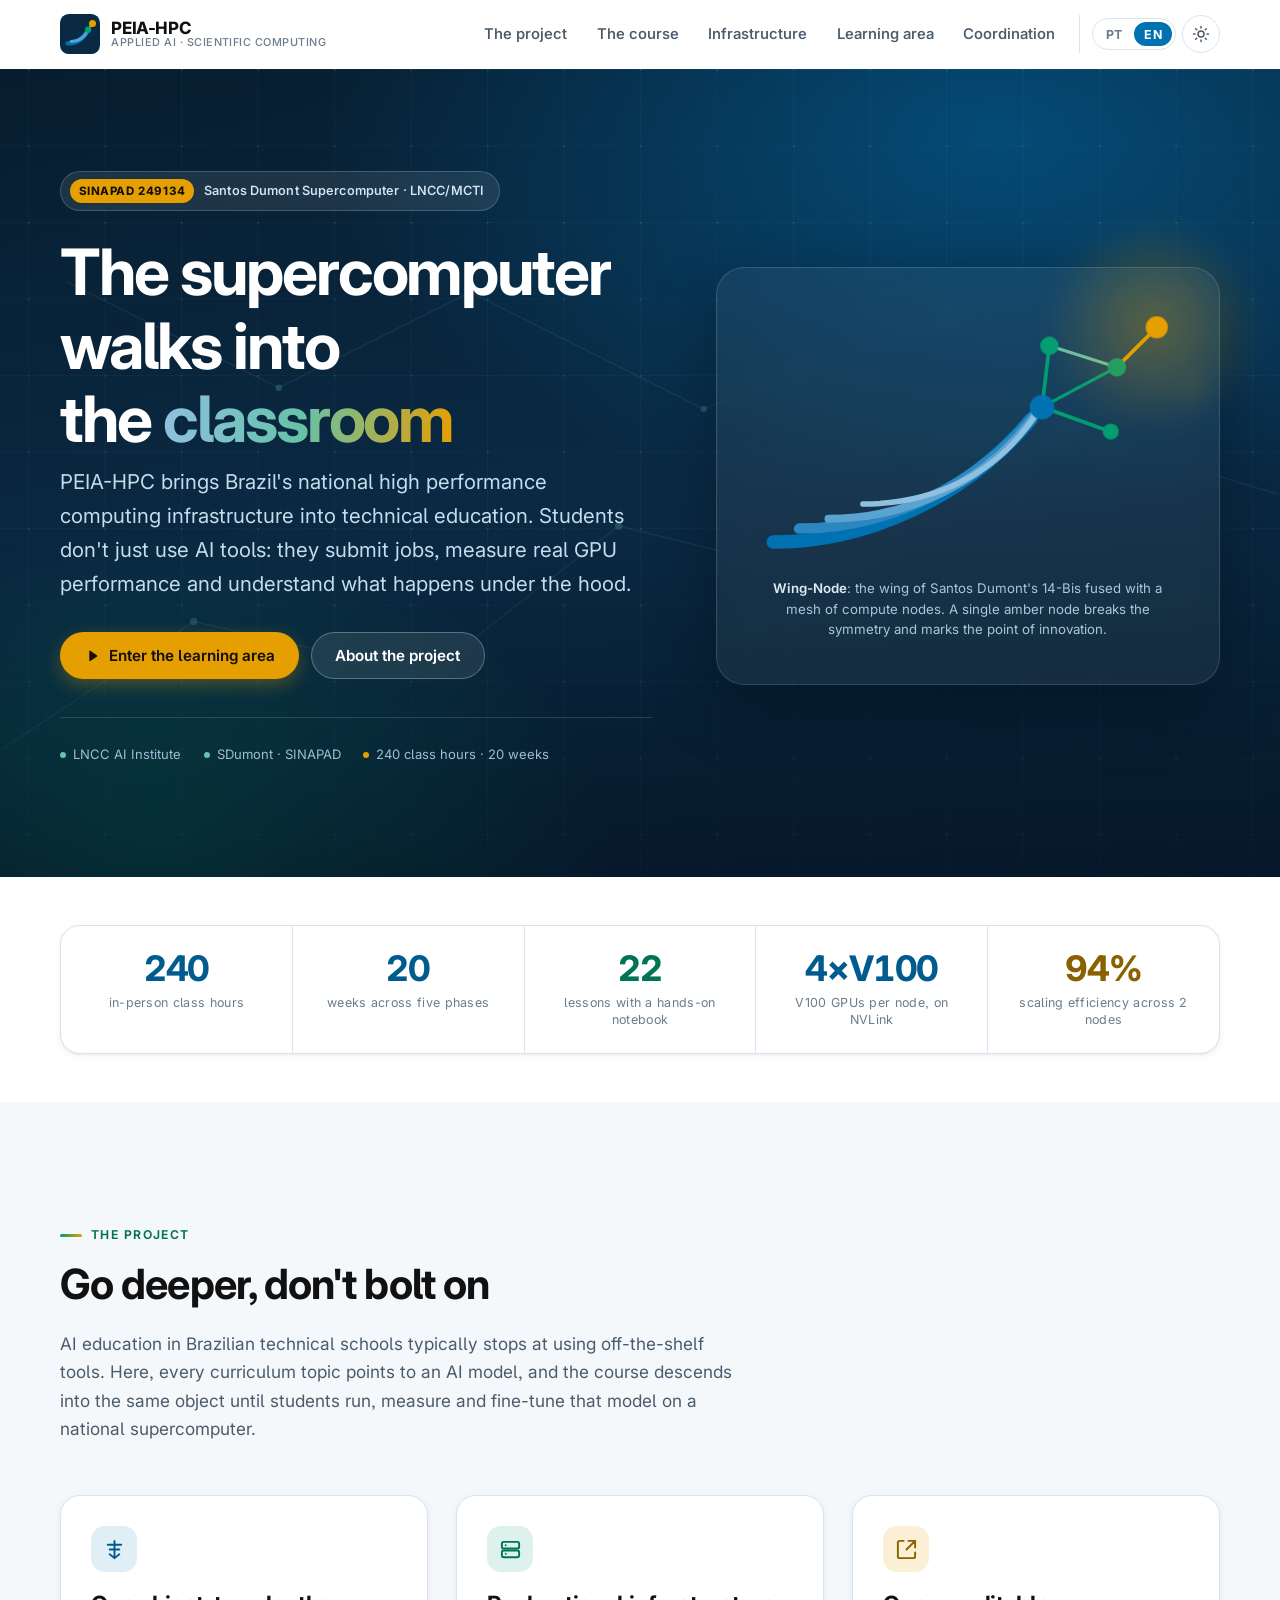
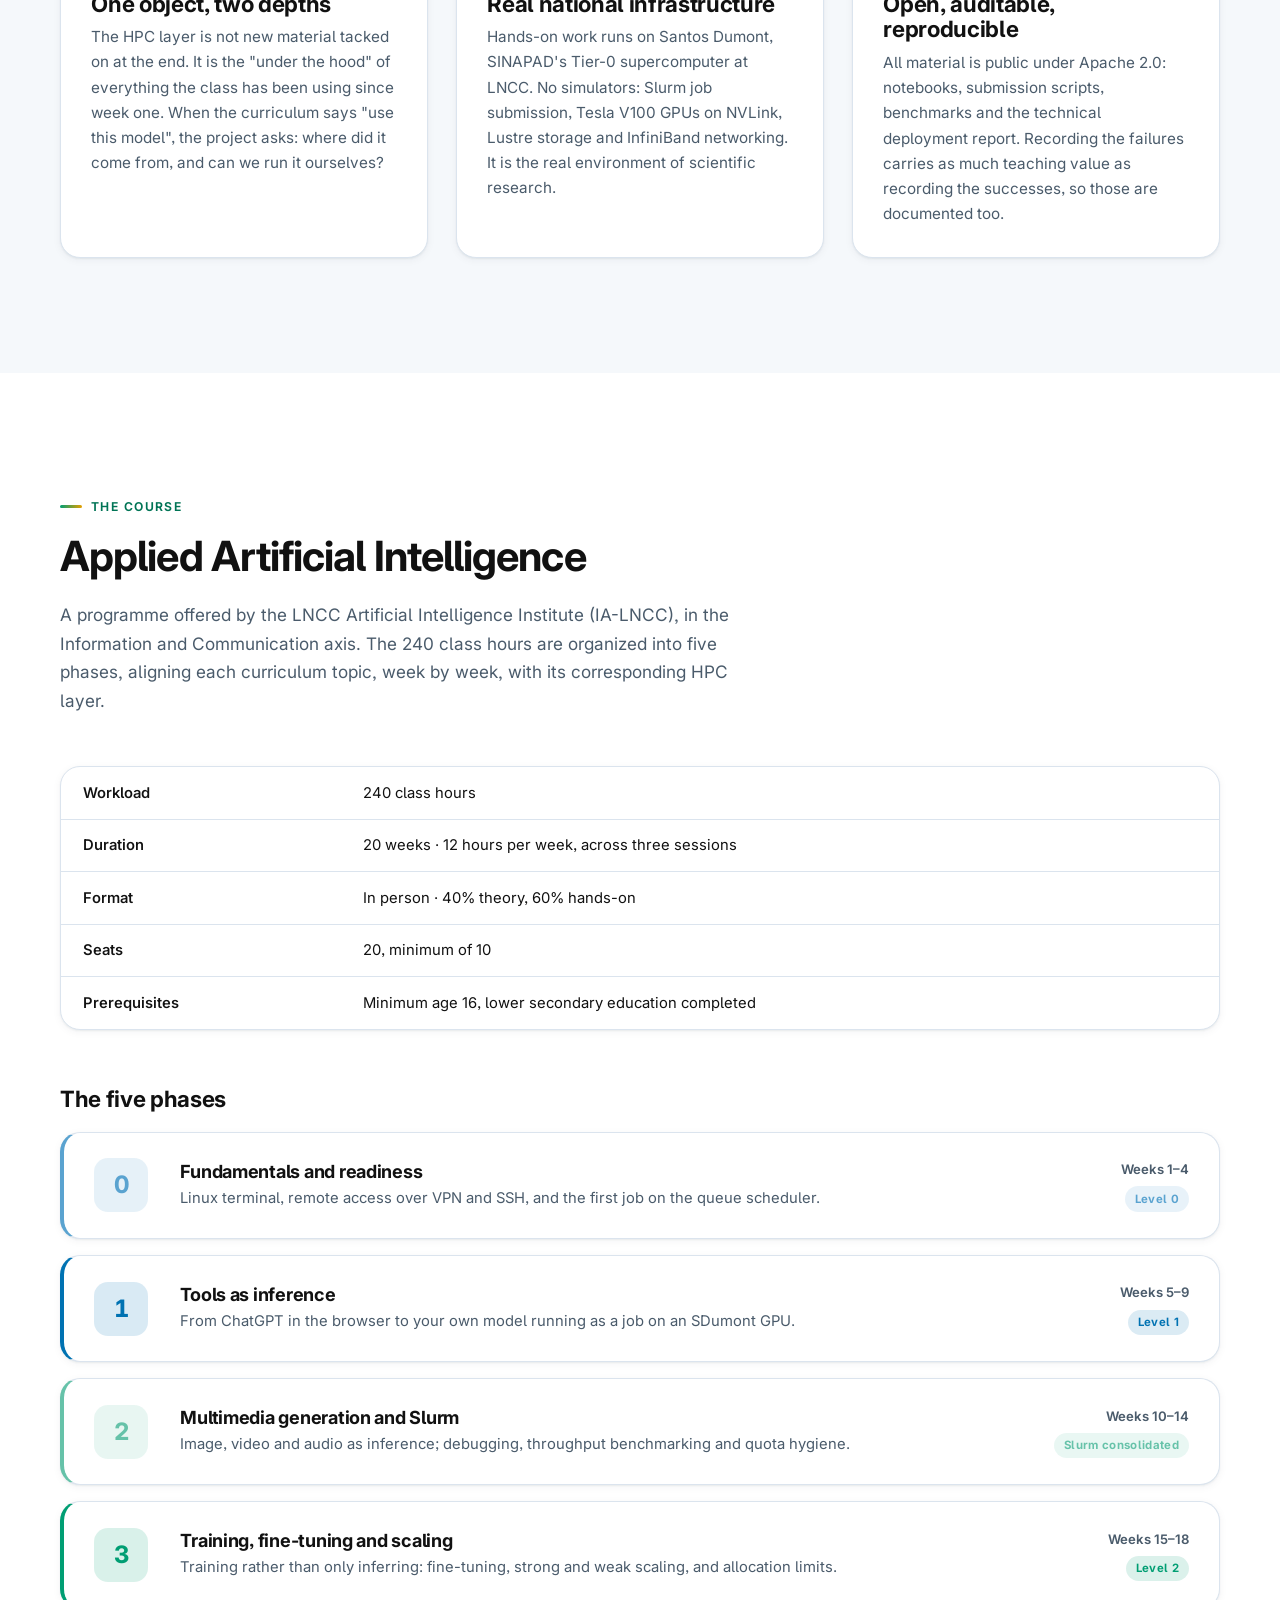
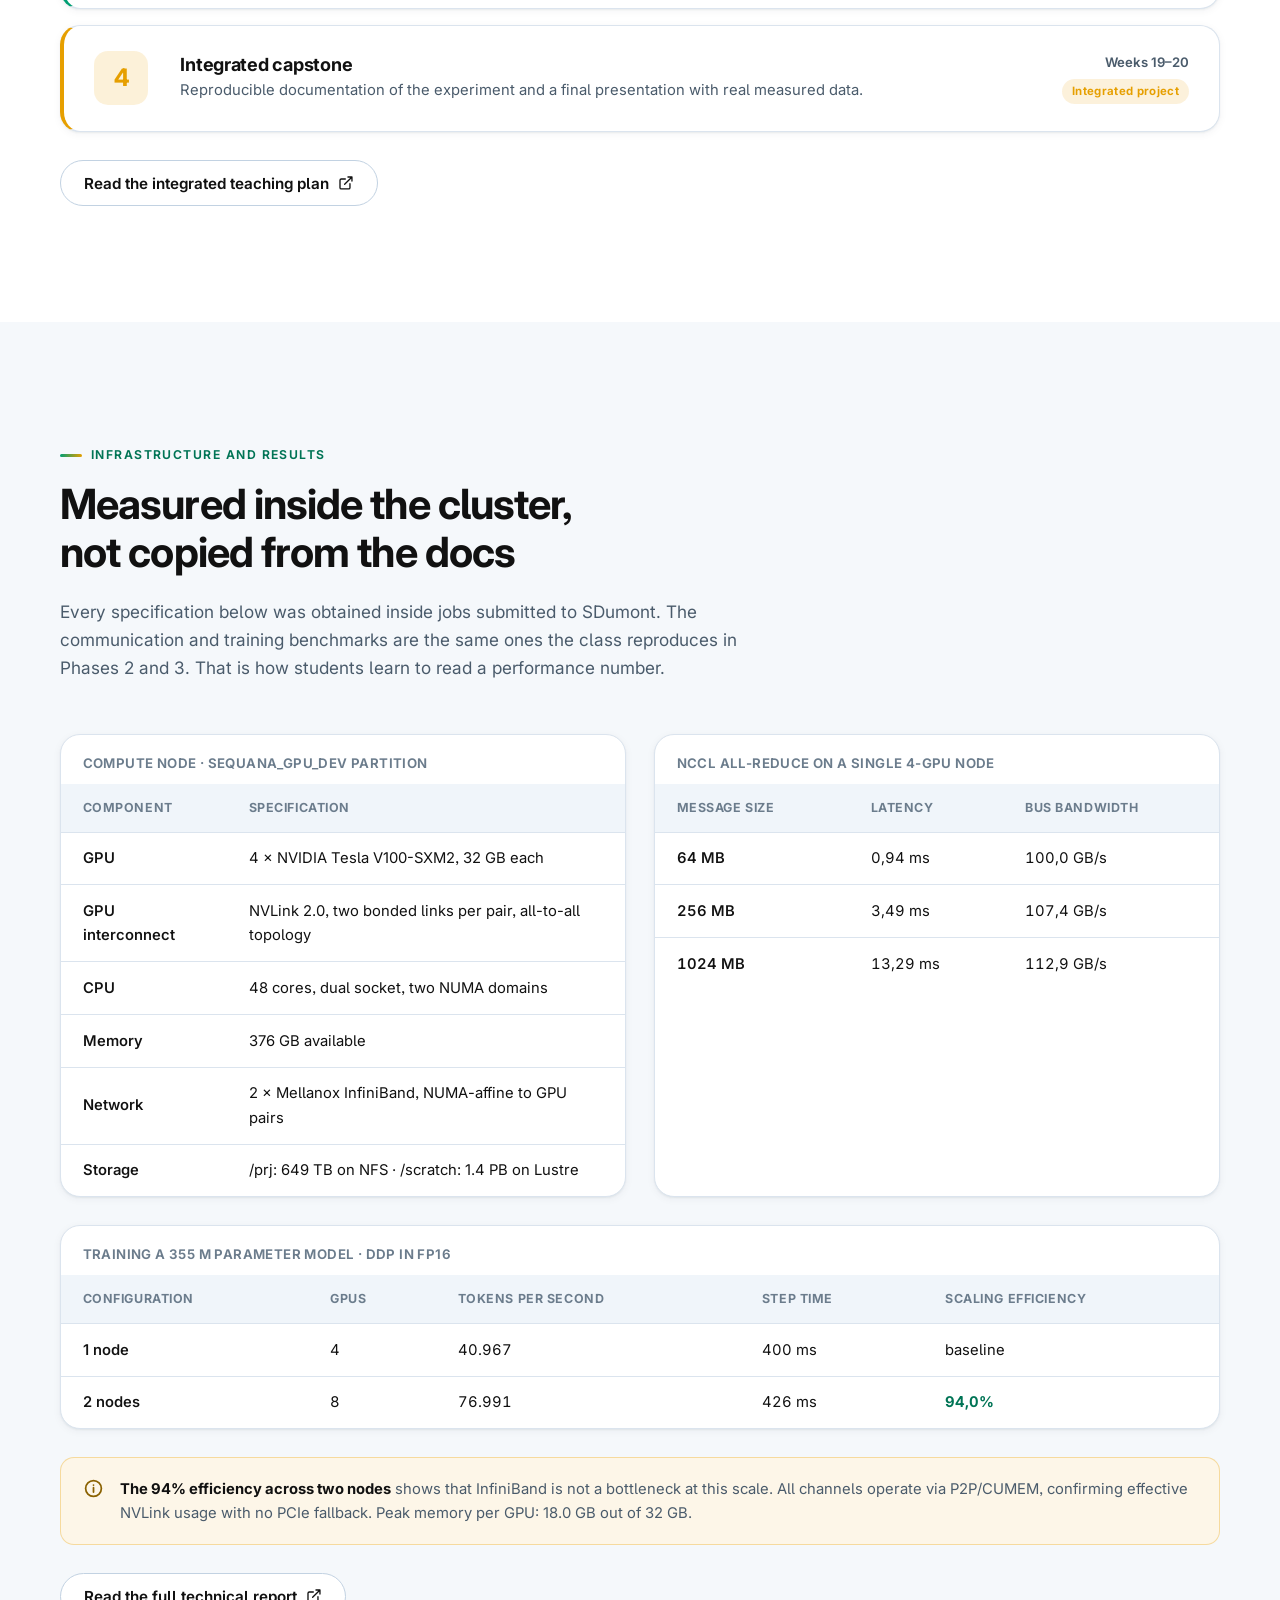
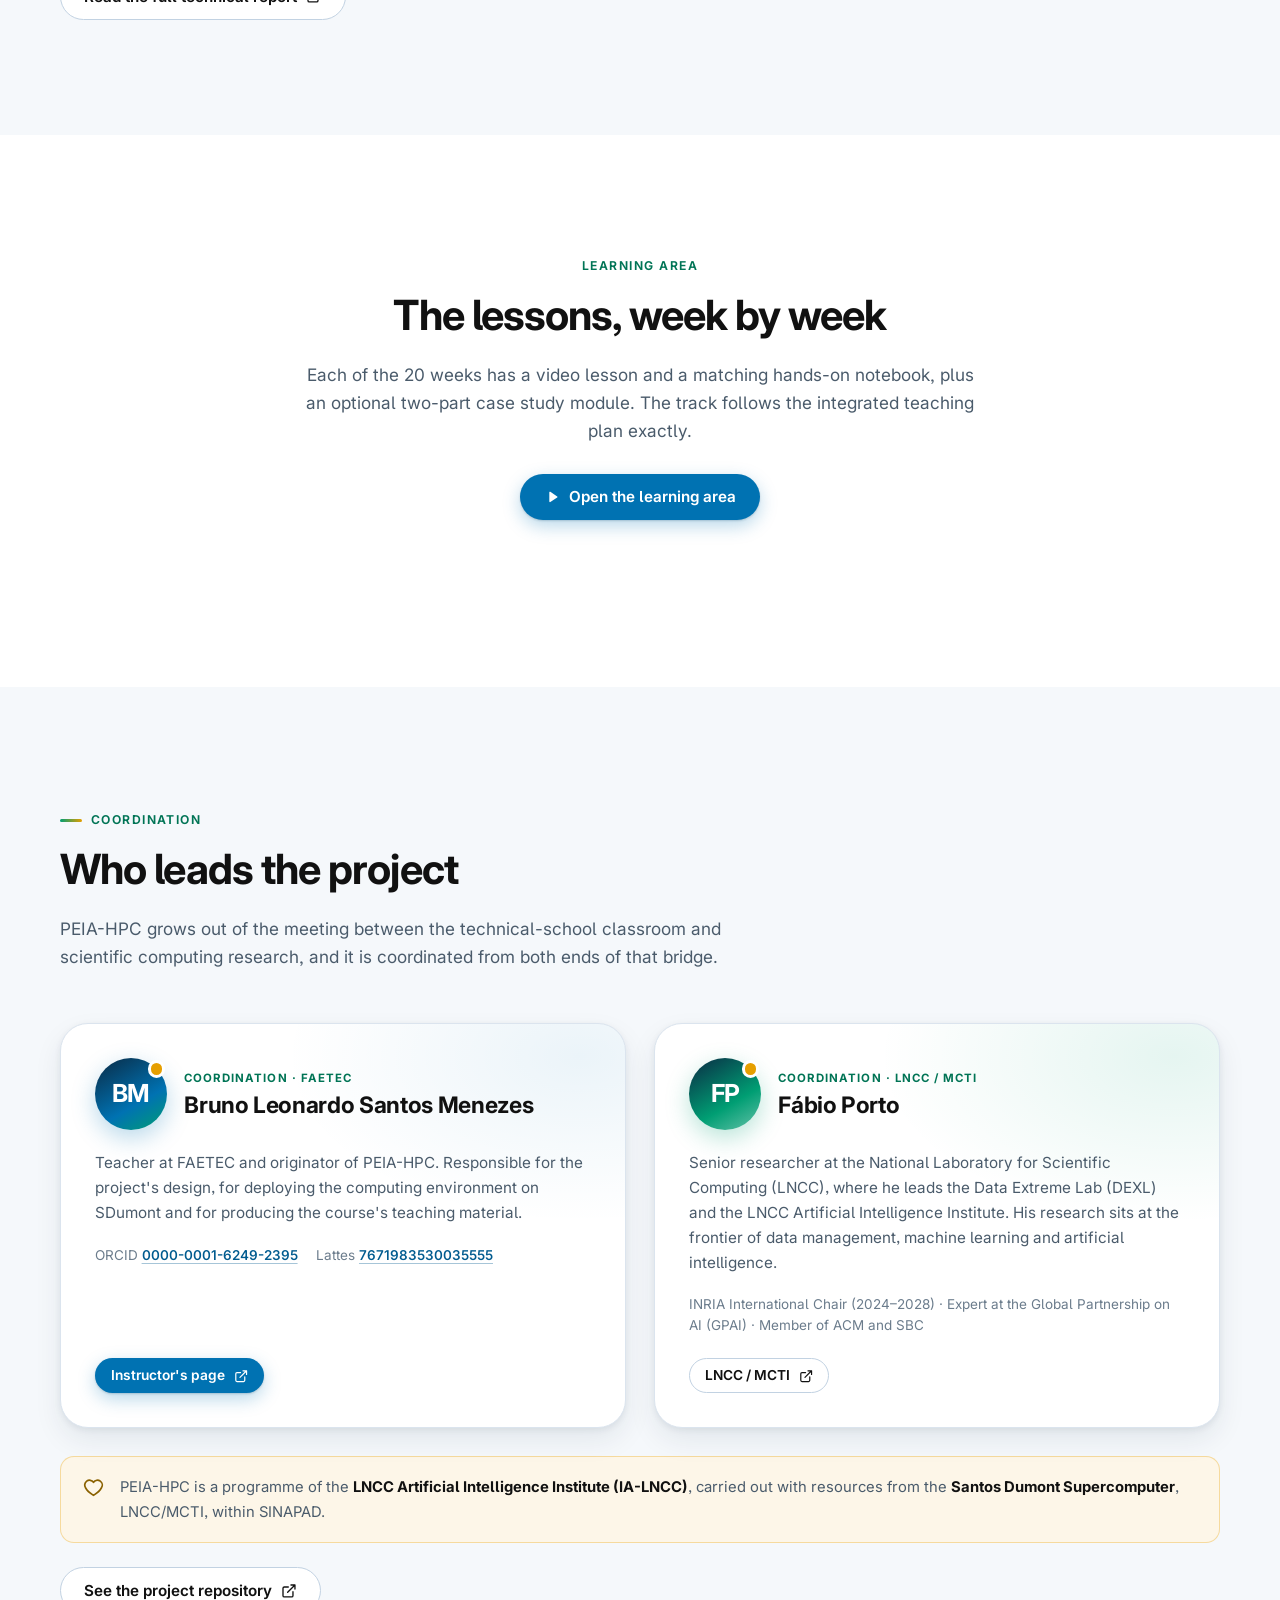
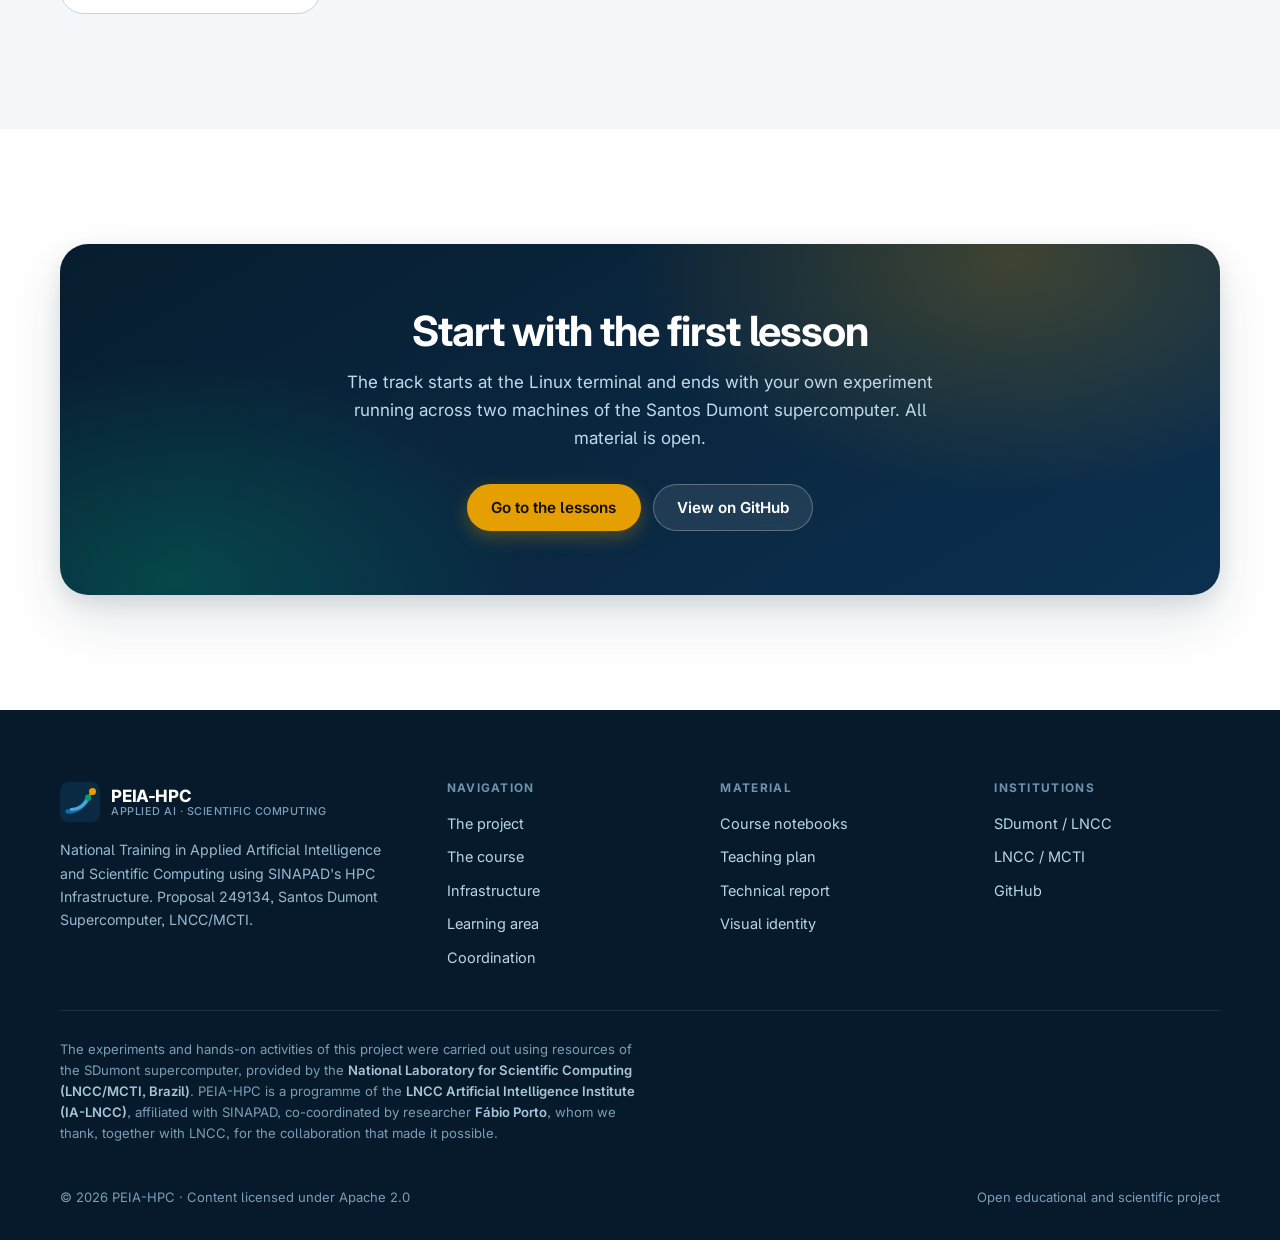
==== peia-hpc/index.html @ ccb14f3e "PEIA-HPC: remove os travessoes do texto Reescreve as frases que usavam travessao, trocando por dois-" ====
<!DOCTYPE html>
<html lang="pt-BR">
<head>
<meta charset="utf-8">
<meta name="viewport" content="width=device-width, initial-scale=1">
<title>PEIA-HPC · Formação em IA aplicada e computação científica</title>
<meta name="description" data-i18n-content="meta.desc.index" content="Formação de 240 horas-aula em Inteligência Artificial Aplicada do Instituto de Inteligência Artificial do LNCC, com prática real no supercomputador Santos Dumont.">
<meta name="author" content="Bruno Leonardo Santos Menezes">
<meta name="theme-color" content="#071d2f">

<link rel="icon" href="assets/img/favicon.svg" type="image/svg+xml">
<link rel="apple-touch-icon" href="assets/img/favicon.svg">
<link rel="canonical" href="https://brunoleomenezes.github.io/peia-hpc/">

<meta property="og:type" content="website">
<meta property="og:site_name" content="PEIA-HPC">
<meta property="og:title" content="PEIA-HPC · o supercomputador entra na sala de aula">
<meta property="og:description" content="Formação Nacional em Inteligência Artificial Aplicada e Computação Científica utilizando a infraestrutura HPC do SINAPAD. Formação do Instituto de IA do LNCC · Supercomputador SDumont, LNCC/MCTI.">
<meta property="og:url" content="https://brunoleomenezes.github.io/peia-hpc/">
<meta property="og:image" content="https://brunoleomenezes.github.io/peia-hpc/assets/img/peia-hpc-logo.svg">
<meta name="twitter:card" content="summary_large_image">

<link rel="preconnect" href="https://fonts.googleapis.com">
<link rel="preconnect" href="https://fonts.gstatic.com" crossorigin>
<link rel="stylesheet" href="https://fonts.googleapis.com/css2?family=Inter:wght@400;500;600;700;750&family=IBM+Plex+Mono:wght@400;500&display=swap">
<link rel="stylesheet" href="assets/css/estilo.css">
<noscript><style>.revelar{opacity:1;transform:none}</style></noscript>

<script type="application/ld+json">
{
  "@context": "https://schema.org",
  "@type": "Course",
  "name": "Inteligência Artificial Aplicada · PEIA-HPC",
  "description": "Curso de Qualificação Profissional em Inteligência Artificial Aplicada, com camada de Computação de Alto Desempenho executada no Supercomputador Santos Dumont (LNCC/MCTI).",
  "inLanguage": ["pt-BR", "en"],
  "url": "https://brunoleomenezes.github.io/peia-hpc/",
  "provider": {
    "@type": "ResearchOrganization",
    "name": "Instituto de Inteligência Artificial do LNCC (IA-LNCC)",
    "url": "https://www.lncc.br"
  },
  "author": [
    {
      "@type": "Person",
      "name": "Bruno Leonardo Santos Menezes",
      "url": "https://brunoleomenezes.github.io/",
      "identifier": "https://orcid.org/0000-0001-6249-2395",
      "affiliation": {
        "@type": "EducationalOrganization",
        "name": "FAETEC"
      }
    },
    {
      "@type": "Person",
      "name": "Fábio Porto",
      "affiliation": {
        "@type": "ResearchOrganization",
        "name": "Laboratório Nacional de Computação Científica (LNCC/MCTI)",
        "url": "https://www.lncc.br"
      }
    }
  ],
  "isAccessibleForFree": true,
  "license": "https://www.apache.org/licenses/LICENSE-2.0"
}
</script>
</head>

<body data-i18n-titulo="meta.titulo.index">

<a class="pular-para-conteudo" href="#conteudo" data-i18n="pular">Pular para o conteúdo</a>

<!-- ====================================================== Cabeçalho ==== -->
<header class="cabecalho" data-cabecalho>
  <div class="envoltorio cabecalho__interno">

    <a class="marca" href="index.html" aria-label="PEIA-HPC">
      <span class="marca__simbolo" aria-hidden="true">
        <svg viewBox="0 0 64 64">
          <rect width="64" height="64" rx="14" fill="#0A2A43"/>
          <g fill="none" stroke-linecap="round">
            <path d="M12 47 C 25 47, 37 40, 44 27" stroke="#0072B2" stroke-width="7"/>
            <path d="M18 44 C 29 44, 39 38, 45 26" stroke="#5AA3D0" stroke-width="4.5"/>
          </g>
          <line x1="45" y1="25" x2="52" y2="15" stroke="#E69F00" stroke-width="3.4" stroke-linecap="round"/>
          <circle cx="45" cy="25" r="5" fill="#009E73"/>
          <circle cx="52" cy="15" r="5.6" fill="#E69F00"/>
        </svg>
      </span>
      <span class="marca__texto">
        <span class="marca__nome">PEIA-HPC</span>
        <span class="marca__descritor" data-i18n="marca.descritor">IA aplicada · Computação científica</span>
      </span>
    </a>

    <button class="botao-icone abrir-menu" type="button" data-abrir-menu aria-expanded="false" aria-controls="navegacao" data-i18n-aria-label="nav.abrirMenu" aria-label="Abrir menu de navegação">
      <svg viewBox="0 0 24 24" fill="none" stroke="currentColor" stroke-width="2" stroke-linecap="round" aria-hidden="true"><path d="M4 7h16M4 12h16M4 17h16"/></svg>
    </button>

    <nav class="nav" id="navegacao" data-nav>
      <a class="nav__link" href="#projeto" data-i18n="nav.projeto">O projeto</a>
      <a class="nav__link" href="#curso" data-i18n="nav.curso">O curso</a>
      <a class="nav__link" href="#infraestrutura" data-i18n="nav.infra">Infraestrutura</a>
      <a class="nav__link" href="ensino.html" data-i18n="nav.ensino">Área de ensino</a>
      <a class="nav__link" href="#professor" data-i18n="nav.professor">Coordenação</a>

      <div class="ferramentas">
        <div class="seletor-idioma" role="group" data-i18n-aria-label="nav.idioma" aria-label="Idioma">
          <button class="seletor-idioma__opcao" type="button" data-idioma="pt" aria-pressed="true">PT</button>
          <button class="seletor-idioma__opcao" type="button" data-idioma="en" aria-pressed="false">EN</button>
        </div>
        <button class="botao-icone" type="button" data-alternar-tema aria-pressed="false" data-i18n-aria-label="nav.tema" aria-label="Alternar tema claro e escuro">
          <svg viewBox="0 0 24 24" fill="none" stroke="currentColor" stroke-width="2" stroke-linecap="round" stroke-linejoin="round" aria-hidden="true">
            <circle cx="12" cy="12" r="4"/>
            <path d="M12 2v2M12 20v2M4.9 4.9l1.4 1.4M17.7 17.7l1.4 1.4M2 12h2M20 12h2M4.9 19.1l1.4-1.4M17.7 6.3l1.4-1.4"/>
          </svg>
        </button>
      </div>
    </nav>

  </div>
</header>

<main id="conteudo">

<!-- ============================================================ Hero ==== -->
<section class="hero">

  <svg class="hero__malha" viewBox="0 0 1440 760" preserveAspectRatio="xMidYMid slice" aria-hidden="true">
    <defs>
      <pattern id="malha-hpc" width="72" height="72" patternUnits="userSpaceOnUse">
        <path d="M72 0H0V72" fill="none" stroke="rgba(143,192,224,0.16)" stroke-width="1"/>
        <circle cx="0" cy="0" r="1.8" fill="rgba(102,194,169,0.4)"/>
      </pattern>
    </defs>
    <rect width="1440" height="760" fill="url(#malha-hpc)"/>
    <g stroke="rgba(143,192,224,0.2)" stroke-width="1.2" fill="none">
      <path d="M120 640 L 300 520 L 520 570 L 700 430 L 900 480 L 1120 340 L 1320 400"/>
      <path d="M180 200 L 380 300 L 560 210 L 780 320 L 1010 230 L 1240 300"/>
    </g>
    <g fill="rgba(102,194,169,0.5)">
      <circle cx="300" cy="520" r="3.5"/><circle cx="700" cy="430" r="3.5"/>
      <circle cx="1120" cy="340" r="3.5"/><circle cx="380" cy="300" r="3"/>
      <circle cx="780" cy="320" r="3"/><circle cx="1010" cy="230" r="3"/>
    </g>
    <circle cx="1240" cy="300" r="5" fill="rgba(230,159,0,0.65)"/>
  </svg>

  <div class="envoltorio hero__grade">

    <div>
      <p class="hero__selo">
        <strong data-i18n="hero.selo.marca">SINAPAD 249134</strong>
        <span data-i18n="hero.selo.texto">Supercomputador Santos Dumont · LNCC/MCTI</span>
      </p>

      <h1 class="hero__titulo" data-i18n-html="hero.titulo">O supercomputador entra na <em>sala de aula</em></h1>

      <p class="hero__subtitulo" data-i18n="hero.sub">O PEIA-HPC leva a infraestrutura nacional de computação de alto desempenho para o ensino técnico. O aluno não só usa ferramentas de IA: submete jobs, mede desempenho real de GPU e entende o que acontece por baixo do capô.</p>

      <div class="grupo-botoes hero__acoes">
        <a class="botao botao--acento" href="ensino.html">
          <svg viewBox="0 0 24 24" fill="currentColor" aria-hidden="true"><path d="M8 5.14v13.72a1 1 0 001.54.84l10.28-6.86a1 1 0 000-1.68L9.54 4.3A1 1 0 008 5.14z"/></svg>
          <span data-i18n="hero.btn.aulas">Entrar na área de ensino</span>
        </a>
        <a class="botao botao--fantasma-claro" href="#projeto" data-i18n="hero.btn.projeto">Conhecer o projeto</a>
      </div>

      <p class="hero__creditos">
        <span data-i18n="hero.cred.1">Instituto de IA do LNCC</span>
        <span data-i18n="hero.cred.2">SDumont · SINAPAD</span>
        <span data-i18n="hero.cred.3">240 h/a · 20 semanas</span>
      </p>
    </div>

    <div class="hero__painel">
      <svg class="hero__simbolo" viewBox="190 95 675 395" role="img" aria-label="Símbolo PEIA-HPC: asa ascendente e grafo de nós">
        <title>PEIA-HPC · símbolo Asa-Nó</title>
        <g fill="none" stroke-linecap="round">
          <path class="asa-traco" d="M210 470 C 360 470, 520 400, 630 270" stroke="#0072B2" stroke-width="22"/>
          <path class="asa-traco" d="M252 448 C 390 448, 540 382, 636 262" stroke="#2C86C0" stroke-width="17"/>
          <path class="asa-traco" d="M300 432 C 430 432, 560 372, 640 258" stroke="#5AA3D0" stroke-width="13"/>
          <path class="asa-traco" d="M356 408 C 470 408, 578 360, 642 255" stroke="#8FC0E0" stroke-width="9"/>
        </g>
        <g fill="none" stroke-linecap="round">
          <line class="grafo-aresta" x1="648" y1="250" x2="660" y2="150" stroke="#009E73" stroke-width="6"/>
          <line class="grafo-aresta" x1="648" y1="250" x2="760" y2="290" stroke="#009E73" stroke-width="6"/>
          <line class="grafo-aresta" x1="648" y1="250" x2="770" y2="185" stroke="#009E73" stroke-width="5"/>
          <line class="grafo-aresta" x1="660" y1="150" x2="770" y2="185" stroke="#66C2A9" stroke-width="5"/>
          <line class="grafo-aresta" x1="770" y1="185" x2="835" y2="120" stroke="#E69F00" stroke-width="6"/>
        </g>
        <g>
          <circle class="grafo-no" cx="648" cy="250" r="20" fill="#0072B2"/>
          <circle class="grafo-no" cx="660" cy="150" r="15" fill="#009E73"/>
          <circle class="grafo-no" cx="770" cy="185" r="15" fill="#009E73"/>
          <circle class="grafo-no" cx="760" cy="290" r="13" fill="#009E73"/>
          <circle class="grafo-no grafo-no--acento" cx="835" cy="120" r="18" fill="#E69F00"/>
        </g>
      </svg>
      <p class="hero__legenda" data-i18n-html="hero.legenda"><strong>Asa-Nó</strong>: a asa do 14-Bis de Santos Dumont fundida a uma malha de nós de computação. Um único nó âmbar quebra a simetria e marca o ponto de inovação.</p>
    </div>

  </div>
</section>

<!-- ==================================================== Indicadores ==== -->
<section class="secao" style="padding-block: clamp(2rem, 4vw, 3rem);">
  <div class="envoltorio">
    <div class="indicadores revelar">
      <div class="indicador">
        <span class="indicador__valor">240</span>
        <span class="indicador__rotulo" data-i18n="ind.1.r">horas-aula presenciais</span>
      </div>
      <div class="indicador">
        <span class="indicador__valor">20</span>
        <span class="indicador__rotulo" data-i18n="ind.2.r">semanas em cinco fases</span>
      </div>
      <div class="indicador">
        <span class="indicador__valor">22</span>
        <span class="indicador__rotulo" data-i18n="ind.3.r">aulas com notebook prático</span>
      </div>
      <div class="indicador">
        <span class="indicador__valor">4×V100</span>
        <span class="indicador__rotulo" data-i18n="ind.4.r">GPUs V100 por nó, em NVLink</span>
      </div>
      <div class="indicador">
        <span class="indicador__valor">94%</span>
        <span class="indicador__rotulo" data-i18n="ind.5.r">eficiência de escala em 2 nós</span>
      </div>
    </div>
  </div>
</section>

<!-- ======================================================= O projeto ==== -->
<section class="secao secao--alt" id="projeto">
  <div class="envoltorio">

    <div class="secao__cabecalho revelar">
      <p class="selo" data-i18n="projeto.selo">O projeto</p>
      <h2 data-i18n="projeto.titulo">Verticalizar, não acrescentar</h2>
      <p class="texto-guia" data-i18n="projeto.texto">A formação em IA no ensino técnico brasileiro costuma parar no uso de ferramentas prontas. Aqui, cada tópico do currículo aponta para um modelo de IA, e o percurso desce em profundidade sobre o mesmo objeto, até o aluno rodar, medir e ajustar esse modelo em um supercomputador nacional.</p>
    </div>

    <div class="grade grade--3">

      <article class="cartao cartao--interativo revelar">
        <div class="cartao__icone" aria-hidden="true">
          <svg viewBox="0 0 24 24" fill="none" stroke="currentColor" stroke-width="2" stroke-linecap="round" stroke-linejoin="round"><path d="M12 3v18M12 21l-5-4M12 21l5-4M5 7h14M7 12h10"/></svg>
        </div>
        <h3 data-i18n="projeto.c1.t">O mesmo objeto, duas profundidades</h3>
        <p data-i18n="projeto.c1.p">A camada de HPC não é matéria nova no fim do curso. É o "por baixo do capô" de tudo que a turma já usa desde a primeira semana.</p>
      </article>

      <article class="cartao cartao--interativo revelar">
        <div class="cartao__icone cartao__icone--teal" aria-hidden="true">
          <svg viewBox="0 0 24 24" fill="none" stroke="currentColor" stroke-width="2" stroke-linecap="round" stroke-linejoin="round"><rect x="3" y="4" width="18" height="7" rx="2"/><rect x="3" y="13" width="18" height="7" rx="2"/><path d="M7 7.5h.01M7 16.5h.01"/></svg>
        </div>
        <h3 data-i18n="projeto.c2.t">Infraestrutura nacional de verdade</h3>
        <p data-i18n="projeto.c2.p">As práticas rodam no Santos Dumont, o supercomputador Tier-0 do SINAPAD, no LNCC. Nada de simulador.</p>
      </article>

      <article class="cartao cartao--interativo revelar">
        <div class="cartao__icone cartao__icone--ambar" aria-hidden="true">
          <svg viewBox="0 0 24 24" fill="none" stroke="currentColor" stroke-width="2" stroke-linecap="round" stroke-linejoin="round"><path d="M9 3H5a2 2 0 00-2 2v14a2 2 0 002 2h14a2 2 0 002-2v-4"/><path d="M14 3h7v7M21 3l-9 9"/></svg>
        </div>
        <h3 data-i18n="projeto.c3.t">Aberto, auditável, reprodutível</h3>
        <p data-i18n="projeto.c3.p">Todo o material é público sob Apache 2.0. O registro dos erros tem valor didático equivalente ao dos acertos.</p>
      </article>

    </div>
  </div>
</section>

<!-- ========================================================= O curso ==== -->
<section class="secao" id="curso">
  <div class="envoltorio">

    <div class="secao__cabecalho revelar">
      <p class="selo" data-i18n="curso.selo">O curso</p>
      <h2 data-i18n="curso.titulo">Inteligência Artificial Aplicada</h2>
      <p class="texto-guia" data-i18n="curso.texto">Formação oferecida pelo Instituto de Inteligência Artificial do LNCC (IA-LNCC), no eixo de Informação e Comunicação. As 240 horas-aula se organizam em cinco fases, alinhando semana a semana cada tópico do currículo à sua camada de HPC correspondente.</p>
    </div>

    <div class="tabela-rolagem revelar" style="margin-bottom: clamp(2.5rem, 5vw, 3.5rem);">
      <table>
        <tbody>
          <tr><td data-i18n="curso.fato.1.r">Carga horária</td><td data-i18n="curso.fato.1.v">240 horas-aula</td></tr>
          <tr><td data-i18n="curso.fato.2.r">Duração</td><td data-i18n="curso.fato.2.v">20 semanas · 12 h/a por semana, em três encontros</td></tr>
          <tr><td data-i18n="curso.fato.3.r">Modalidade</td><td data-i18n="curso.fato.3.v">Presencial · 40% teórica, 60% prática</td></tr>
          <tr><td data-i18n="curso.fato.4.r">Vagas</td><td data-i18n="curso.fato.4.v">20, com mínimo de 10</td></tr>
          <tr><td data-i18n="curso.fato.5.r">Pré-requisitos</td><td data-i18n="curso.fato.5.v">Idade mínima de 16 anos e Ensino Fundamental II completo</td></tr>
        </tbody>
      </table>
    </div>

    <h3 class="revelar" style="margin-bottom: 1.25rem;" data-i18n="curso.fases.titulo">As cinco fases</h3>

    <div class="fases">

      <article class="fase fase--0 revelar">
        <div class="fase__numero" aria-hidden="true">0</div>
        <div class="fase__corpo">
          <h3 data-i18n="fase.0.t">Fundamentos e prontidão</h3>
          <p data-i18n="fase.0.p">Terminal Linux, acesso remoto por VPN e SSH, e o primeiro job no escalonador de filas.</p>
        </div>
        <div class="fase__meta">
          <span class="fase__semanas" data-i18n="fase.0.s">Semanas 1–4</span>
          <span class="fase__marco" data-i18n="fase.0.m">Nível 0</span>
        </div>
      </article>

      <article class="fase fase--1 revelar">
        <div class="fase__numero" aria-hidden="true">1</div>
        <div class="fase__corpo">
          <h3 data-i18n="fase.1.t">Ferramentas como inferência</h3>
          <p data-i18n="fase.1.p">Do ChatGPT no navegador ao seu próprio modelo rodando como job na GPU do SDumont.</p>
        </div>
        <div class="fase__meta">
          <span class="fase__semanas" data-i18n="fase.1.s">Semanas 5–9</span>
          <span class="fase__marco" data-i18n="fase.1.m">Nível 1</span>
        </div>
      </article>

      <article class="fase fase--2 revelar">
        <div class="fase__numero" aria-hidden="true">2</div>
        <div class="fase__corpo">
          <h3 data-i18n="fase.2.t">Geração multimídia e Slurm</h3>
          <p data-i18n="fase.2.p">Imagem, vídeo e áudio como inferência; depuração, benchmark de throughput e higiene de cota.</p>
        </div>
        <div class="fase__meta">
          <span class="fase__semanas" data-i18n="fase.2.s">Semanas 10–14</span>
          <span class="fase__marco" data-i18n="fase.2.m">Slurm consolidado</span>
        </div>
      </article>

      <article class="fase fase--3 revelar">
        <div class="fase__numero" aria-hidden="true">3</div>
        <div class="fase__corpo">
          <h3 data-i18n="fase.3.t">Treino, ajuste fino e escala</h3>
          <p data-i18n="fase.3.p">Treinar em vez de só inferir: ajuste fino, escala forte e fraca, e os limites da alocação.</p>
        </div>
        <div class="fase__meta">
          <span class="fase__semanas" data-i18n="fase.3.s">Semanas 15–18</span>
          <span class="fase__marco" data-i18n="fase.3.m">Nível 2</span>
        </div>
      </article>

      <article class="fase fase--4 revelar">
        <div class="fase__numero" aria-hidden="true">4</div>
        <div class="fase__corpo">
          <h3 data-i18n="fase.4.t">Culminância integrada</h3>
          <p data-i18n="fase.4.p">Documentação reprodutível do experimento e apresentação do projeto final com dados reais medidos.</p>
        </div>
        <div class="fase__meta">
          <span class="fase__semanas" data-i18n="fase.4.s">Semanas 19–20</span>
          <span class="fase__marco" data-i18n="fase.4.m">Projeto integrado</span>
        </div>
      </article>

    </div>

    <div class="grupo-botoes revelar" style="margin-top: 1.75rem;">
      <a class="botao botao--contorno" data-plano-ensino
         data-href-pt="https://github.com/brunoleomenezes/peia-hpc/blob/main/curso/plano-de-ensino-integrado.md"
         data-href-en="https://github.com/brunoleomenezes/peia-hpc/blob/main/curso/plano-de-ensino-integrado.en.md"
         href="https://github.com/brunoleomenezes/peia-hpc/blob/main/curso/plano-de-ensino-integrado.md"
         target="_blank" rel="noopener noreferrer">
        <span data-i18n="curso.btn.plano">Ler o plano de ensino integrado</span>
        <svg viewBox="0 0 24 24" fill="none" stroke="currentColor" stroke-width="2" stroke-linecap="round" stroke-linejoin="round" aria-hidden="true"><path d="M18 13v6a2 2 0 01-2 2H5a2 2 0 01-2-2V8a2 2 0 012-2h6M15 3h6v6M10 14L21 3"/></svg>
      </a>
    </div>

  </div>
</section>

<!-- ================================================= Infraestrutura ==== -->
<section class="secao secao--alt" id="infraestrutura">
  <div class="envoltorio">

    <div class="secao__cabecalho revelar">
      <p class="selo" data-i18n="infra.selo">Infraestrutura e resultados</p>
      <h2 data-i18n="infra.titulo">Medido dentro do cluster, não copiado da documentação</h2>
      <p class="texto-guia" data-i18n="infra.texto">Toda especificação abaixo foi obtida dentro de jobs submetidos ao SDumont. Os benchmarks de comunicação e de treino são os mesmos que a turma reproduz nas Fases 2 e 3. É assim que o aluno aprende a ler um número de desempenho.</p>
    </div>

    <div class="grade grade--2">

      <div class="tabela-rolagem revelar">
        <table>
          <caption data-i18n="infra.no.cap">Nó de computação · partição sequana_gpu_dev</caption>
          <thead>
            <tr>
              <th scope="col" data-i18n="infra.th.componente">Componente</th>
              <th scope="col" data-i18n="infra.th.especificacao">Especificação</th>
            </tr>
          </thead>
          <tbody>
            <tr><td data-i18n="infra.no.1.r">GPU</td><td data-i18n="infra.no.1.v">4 × NVIDIA Tesla V100-SXM2, 32 GB cada</td></tr>
            <tr><td data-i18n="infra.no.2.r">Interconexão entre GPUs</td><td data-i18n="infra.no.2.v">NVLink 2.0, dois enlaces por par, topologia all-to-all</td></tr>
            <tr><td data-i18n="infra.no.3.r">CPU</td><td data-i18n="infra.no.3.v">48 núcleos, dois sockets, dois domínios NUMA</td></tr>
            <tr><td data-i18n="infra.no.4.r">Memória</td><td data-i18n="infra.no.4.v">376 GB disponíveis</td></tr>
            <tr><td data-i18n="infra.no.5.r">Rede</td><td data-i18n="infra.no.5.v">2 × Mellanox InfiniBand, com afinidade NUMA por par de GPUs</td></tr>
            <tr><td data-i18n="infra.no.6.r">Armazenamento</td><td data-i18n="infra.no.6.v">/prj: 649 TB em NFS · /scratch: 1,4 PB em Lustre</td></tr>
          </tbody>
        </table>
      </div>

      <div class="tabela-rolagem revelar">
        <table>
          <caption data-i18n="infra.nccl.cap">All-reduce NCCL em um nó com 4 GPUs</caption>
          <thead>
            <tr>
              <th scope="col" data-i18n="infra.th.mensagem">Tamanho da mensagem</th>
              <th scope="col" data-i18n="infra.th.latencia">Latência</th>
              <th scope="col" data-i18n="infra.th.banda">Largura de banda de barramento</th>
            </tr>
          </thead>
          <tbody>
            <tr><td class="num">64 MB</td><td class="num">0,94 ms</td><td class="num">100,0 GB/s</td></tr>
            <tr><td class="num">256 MB</td><td class="num">3,49 ms</td><td class="num">107,4 GB/s</td></tr>
            <tr><td class="num">1024 MB</td><td class="num">13,29 ms</td><td class="num">112,9 GB/s</td></tr>
          </tbody>
        </table>
      </div>

    </div>

    <div class="tabela-rolagem revelar" style="margin-top: var(--gap);">
      <table>
        <caption data-i18n="infra.treino.cap">Treino de modelo de 355 M parâmetros · DDP em fp16</caption>
        <thead>
          <tr>
            <th scope="col" data-i18n="infra.th.config">Configuração</th>
            <th scope="col" data-i18n="infra.th.gpus">GPUs</th>
            <th scope="col" data-i18n="infra.th.tokens">Tokens por segundo</th>
            <th scope="col" data-i18n="infra.th.passo">Tempo de passo</th>
            <th scope="col" data-i18n="infra.th.eficiencia">Eficiência de escala</th>
          </tr>
        </thead>
        <tbody>
          <tr>
            <td data-i18n="infra.treino.1.r">1 nó</td>
            <td class="num">4</td><td class="num">40.967</td><td class="num">400 ms</td>
            <td class="num" data-i18n="infra.treino.1.e">referência</td>
          </tr>
          <tr>
            <td data-i18n="infra.treino.2.r">2 nós</td>
            <td class="num">8</td><td class="num">76.991</td><td class="num">426 ms</td>
            <td class="num destaque-valor">94,0%</td>
          </tr>
        </tbody>
      </table>
    </div>

    <div class="nota revelar" style="margin-top: var(--gap);">
      <svg viewBox="0 0 24 24" fill="none" stroke="currentColor" stroke-width="2" stroke-linecap="round" stroke-linejoin="round" aria-hidden="true"><circle cx="12" cy="12" r="9"/><path d="M12 16v-5M12 8h.01"/></svg>
      <p data-i18n-html="infra.nota"><strong>A eficiência de 94% em dois nós</strong> demonstra que a InfiniBand não constitui gargalo nessa escala.</p>
    </div>

    <div class="grupo-botoes revelar" style="margin-top: 1.75rem;">
      <a class="botao botao--contorno"
         data-href-pt="https://github.com/brunoleomenezes/peia-hpc/blob/main/docs/relatorio-tecnico.md"
         data-href-en="https://github.com/brunoleomenezes/peia-hpc/blob/main/docs/relatorio-tecnico.en.md"
         href="https://github.com/brunoleomenezes/peia-hpc/blob/main/docs/relatorio-tecnico.md"
         target="_blank" rel="noopener noreferrer">
        <span data-i18n="infra.btn.relatorio">Ler o relatório técnico completo</span>
        <svg viewBox="0 0 24 24" fill="none" stroke="currentColor" stroke-width="2" stroke-linecap="round" stroke-linejoin="round" aria-hidden="true"><path d="M18 13v6a2 2 0 01-2 2H5a2 2 0 01-2-2V8a2 2 0 012-2h6M15 3h6v6M10 14L21 3"/></svg>
      </a>
    </div>

  </div>
</section>

<!-- ============================================ Chamada área de ensino == -->
<section class="secao" id="ensino">
  <div class="envoltorio">
    <div class="secao__cabecalho secao__cabecalho--centro revelar">
      <p class="selo" data-i18n="teaser.selo">Área de ensino</p>
      <h2 data-i18n="teaser.titulo">As aulas, semana a semana</h2>
      <p class="texto-guia texto-guia--centro" data-i18n="teaser.texto">Cada uma das 20 semanas tem uma aula em vídeo e um notebook prático correspondente, além do módulo opcional de estudo de caso em duas partes. A trilha segue exatamente o plano de ensino integrado.</p>
      <div class="grupo-botoes" style="justify-content: center; margin-top: 1.75rem;">
        <a class="botao botao--primario" href="ensino.html">
          <svg viewBox="0 0 24 24" fill="currentColor" aria-hidden="true"><path d="M8 5.14v13.72a1 1 0 001.54.84l10.28-6.86a1 1 0 000-1.68L9.54 4.3A1 1 0 008 5.14z"/></svg>
          <span data-i18n="teaser.btn">Abrir a área de ensino</span>
        </a>
      </div>
    </div>
  </div>
</section>

<!-- ===================================================== Coordenação ==== -->
<section class="secao secao--alt" id="professor">
  <div class="envoltorio">

    <div class="secao__cabecalho revelar">
      <p class="selo" data-i18n="coord.selo">Coordenação</p>
      <h2 data-i18n="coord.titulo">Quem conduz o projeto</h2>
      <p class="texto-guia" data-i18n="coord.texto">O PEIA-HPC nasce do encontro entre a sala de aula do ensino técnico e a pesquisa em computação científica, e é coordenado pelas duas pontas dessa ponte.</p>
    </div>

    <div class="coordenacao">

      <article class="coordenador revelar">
        <header class="coordenador__topo">
          <div class="coordenador__retrato" aria-hidden="true">BM</div>
          <div>
            <p class="coordenador__papel" data-i18n="coord.b.papel">Coordenação · FAETEC</p>
            <h3 class="coordenador__nome" data-i18n="coord.b.nome">Bruno Leonardo Santos Menezes</h3>
          </div>
        </header>

        <p class="coordenador__bio" data-i18n="coord.b.bio">Professor da FAETEC e idealizador do PEIA-HPC. Responsável pela concepção do projeto, pela implantação do ambiente computacional no SDumont e pela produção do material didático do curso.</p>

        <p class="coordenador__ids">
          <span>ORCID <a href="https://orcid.org/0000-0001-6249-2395" target="_blank" rel="noopener noreferrer">0000-0001-6249-2395</a></span>
          <span>Lattes <a href="http://lattes.cnpq.br/7671983530035555" target="_blank" rel="noopener noreferrer">7671983530035555</a></span>
        </p>

        <div class="grupo-botoes">
          <a class="botao botao--primario botao--pequeno" href="https://brunoleomenezes.github.io/" target="_blank" rel="noopener noreferrer">
            <span data-i18n="coord.b.btn">Página do professor</span>
            <svg viewBox="0 0 24 24" fill="none" stroke="currentColor" stroke-width="2" stroke-linecap="round" stroke-linejoin="round" aria-hidden="true"><path d="M18 13v6a2 2 0 01-2 2H5a2 2 0 01-2-2V8a2 2 0 012-2h6M15 3h6v6M10 14L21 3"/></svg>
            <span class="oculto-visual" data-i18n="nav.novaAba">abre em nova aba</span>
          </a>
        </div>
      </article>

      <article class="coordenador coordenador--lncc revelar">
        <header class="coordenador__topo">
          <div class="coordenador__retrato" aria-hidden="true">FP</div>
          <div>
            <p class="coordenador__papel" data-i18n="coord.f.papel">Coordenação · LNCC / MCTI</p>
            <h3 class="coordenador__nome" data-i18n="coord.f.nome">Fábio Porto</h3>
          </div>
        </header>

        <p class="coordenador__bio" data-i18n="coord.f.bio">Pesquisador sênior do Laboratório Nacional de Computação Científica (LNCC), onde coordena o Data Extreme Lab (DEXL) e o Instituto de Inteligência Artificial do LNCC. Pesquisa na fronteira entre gerenciamento de dados, aprendizado de máquina e inteligência artificial.</p>

        <p class="coordenador__ids coordenador__ids--linha" data-i18n="coord.f.detalhe">Cátedra Internacional do INRIA (2024–2028) · Especialista do Global Partnership on AI (GPAI) · Membro da ACM e da SBC</p>

        <div class="grupo-botoes">
          <a class="botao botao--contorno botao--pequeno" href="https://www.lncc.br" target="_blank" rel="noopener noreferrer">
            <span>LNCC / MCTI</span>
            <svg viewBox="0 0 24 24" fill="none" stroke="currentColor" stroke-width="2" stroke-linecap="round" stroke-linejoin="round" aria-hidden="true"><path d="M18 13v6a2 2 0 01-2 2H5a2 2 0 01-2-2V8a2 2 0 012-2h6M15 3h6v6M10 14L21 3"/></svg>
            <span class="oculto-visual" data-i18n="nav.novaAba">abre em nova aba</span>
          </a>
        </div>
      </article>

    </div>

    <div class="nota revelar" style="margin-top: var(--gap);">
      <svg viewBox="0 0 24 24" fill="none" stroke="currentColor" stroke-width="2" stroke-linecap="round" stroke-linejoin="round" aria-hidden="true"><path d="M12 21s-7-4.35-9-8.5A5.5 5.5 0 0112 6a5.5 5.5 0 019 6.5C19 16.65 12 21 12 21z"/></svg>
      <p data-i18n-html="apoio.nota">O PEIA-HPC é uma formação do <strong>Instituto de Inteligência Artificial do LNCC (IA-LNCC)</strong>.</p>
    </div>

    <div class="grupo-botoes revelar" style="margin-top: 1.5rem;">
      <a class="botao botao--contorno" href="https://github.com/brunoleomenezes/peia-hpc" target="_blank" rel="noopener noreferrer">
        <span data-i18n="coord.btn.repo">Ver o repositório do projeto</span>
        <svg viewBox="0 0 24 24" fill="none" stroke="currentColor" stroke-width="2" stroke-linecap="round" stroke-linejoin="round" aria-hidden="true"><path d="M18 13v6a2 2 0 01-2 2H5a2 2 0 01-2-2V8a2 2 0 012-2h6M15 3h6v6M10 14L21 3"/></svg>
        <span class="oculto-visual" data-i18n="nav.novaAba">abre em nova aba</span>
      </a>
    </div>

  </div>
</section>

<!-- ==================================================== Chamada final ==== -->
<section class="secao">
  <div class="envoltorio">
    <div class="chamada revelar">
      <h2 data-i18n="cta.titulo">Comece pela primeira aula</h2>
      <p data-i18n="cta.texto">A trilha começa no terminal Linux e termina com o seu próprio experimento rodando em duas máquinas do supercomputador Santos Dumont. Todo o material é aberto.</p>
      <div class="grupo-botoes">
        <a class="botao botao--acento" href="ensino.html" data-i18n="cta.btn1">Ir para as aulas</a>
        <a class="botao botao--fantasma-claro" href="https://github.com/brunoleomenezes/peia-hpc" target="_blank" rel="noopener noreferrer" data-i18n="cta.btn2">Ver no GitHub</a>
      </div>
    </div>
  </div>
</section>

</main>

<!-- ========================================================== Rodapé ==== -->
<footer class="rodape">
  <div class="envoltorio">

    <div class="rodape__grade">

      <div>
        <a class="rodape__marca" href="index.html" aria-label="PEIA-HPC">
          <span class="marca__simbolo" aria-hidden="true">
            <svg viewBox="0 0 64 64">
              <rect width="64" height="64" rx="14" fill="#0A2A43"/>
              <g fill="none" stroke-linecap="round">
                <path d="M12 47 C 25 47, 37 40, 44 27" stroke="#0072B2" stroke-width="7"/>
                <path d="M18 44 C 29 44, 39 38, 45 26" stroke="#5AA3D0" stroke-width="4.5"/>
              </g>
              <line x1="45" y1="25" x2="52" y2="15" stroke="#E69F00" stroke-width="3.4" stroke-linecap="round"/>
              <circle cx="45" cy="25" r="5" fill="#009E73"/>
              <circle cx="52" cy="15" r="5.6" fill="#E69F00"/>
            </svg>
          </span>
          <span class="marca__texto">
            <span class="marca__nome">PEIA-HPC</span>
            <span class="marca__descritor" data-i18n="marca.descritor">IA aplicada · Computação científica</span>
          </span>
        </a>
        <p class="rodape__sobre" data-i18n="rodape.sobre">Formação Nacional em Inteligência Artificial Aplicada e Computação Científica utilizando Infraestrutura HPC do SINAPAD. Proposta 249134, Supercomputador Santos Dumont, LNCC/MCTI.</p>
      </div>

      <div>
        <h3 data-i18n="rodape.col1">Navegação</h3>
        <ul>
          <li><a href="#projeto" data-i18n="nav.projeto">O projeto</a></li>
          <li><a href="#curso" data-i18n="nav.curso">O curso</a></li>
          <li><a href="#infraestrutura" data-i18n="nav.infra">Infraestrutura</a></li>
          <li><a href="ensino.html" data-i18n="nav.ensino">Área de ensino</a></li>
          <li><a href="https://brunoleomenezes.github.io/" target="_blank" rel="noopener noreferrer" data-i18n="nav.professor">Coordenação</a></li>
        </ul>
      </div>

      <div>
        <h3 data-i18n="rodape.col2">Material</h3>
        <ul>
          <li><a data-href-pt="https://github.com/brunoleomenezes/peia-hpc/blob/main/notebooks/README.md" data-href-en="https://github.com/brunoleomenezes/peia-hpc/blob/main/notebooks/en/README.md" href="https://github.com/brunoleomenezes/peia-hpc/blob/main/notebooks/README.md" target="_blank" rel="noopener noreferrer" data-i18n="rodape.link.notebooks">Notebooks das aulas</a></li>
          <li><a data-href-pt="https://github.com/brunoleomenezes/peia-hpc/blob/main/curso/plano-de-ensino-integrado.md" data-href-en="https://github.com/brunoleomenezes/peia-hpc/blob/main/curso/plano-de-ensino-integrado.en.md" href="https://github.com/brunoleomenezes/peia-hpc/blob/main/curso/plano-de-ensino-integrado.md" target="_blank" rel="noopener noreferrer" data-i18n="rodape.link.plano">Plano de ensino</a></li>
          <li><a data-href-pt="https://github.com/brunoleomenezes/peia-hpc/blob/main/docs/relatorio-tecnico.md" data-href-en="https://github.com/brunoleomenezes/peia-hpc/blob/main/docs/relatorio-tecnico.en.md" href="https://github.com/brunoleomenezes/peia-hpc/blob/main/docs/relatorio-tecnico.md" target="_blank" rel="noopener noreferrer" data-i18n="rodape.link.relatorio">Relatório técnico</a></li>
          <li><a data-href-pt="https://github.com/brunoleomenezes/peia-hpc/blob/main/identidade-visual/README.md" data-href-en="https://github.com/brunoleomenezes/peia-hpc/blob/main/identidade-visual/README.en.md" href="https://github.com/brunoleomenezes/peia-hpc/blob/main/identidade-visual/README.md" target="_blank" rel="noopener noreferrer" data-i18n="rodape.link.identidade">Identidade visual</a></li>
        </ul>
      </div>

      <div>
        <h3 data-i18n="rodape.col3">Instituições</h3>
        <ul>
          <li><a href="https://sdumont.lncc.br" target="_blank" rel="noopener noreferrer">SDumont / LNCC</a></li>
          <li><a href="https://www.lncc.br" target="_blank" rel="noopener noreferrer">LNCC / MCTI</a></li>
          <li><a href="https://github.com/brunoleomenezes/peia-hpc" target="_blank" rel="noopener noreferrer">GitHub</a></li>
        </ul>
      </div>

    </div>

    <p class="rodape__agradecimento" data-i18n-html="rodape.agradecimento">Os experimentos e as atividades práticas deste projeto foram realizados com recursos do Supercomputador SDumont, do <strong>Laboratório Nacional de Computação Científica (LNCC/MCTI)</strong>.</p>

    <div class="rodape__base">
      <span>© 2026 PEIA-HPC · <span data-i18n="rodape.licenca">Conteúdo licenciado sob Apache 2.0</span></span>
      <span data-i18n="rodape.direitos">Projeto educacional e científico aberto</span>
    </div>

  </div>
</footer>

<script src="assets/js/i18n.js"></script>
<script src="assets/js/site.js"></script>
</body>
</html>
---- peia-hpc/assets/css/estilo.css ----
/* ==========================================================================
   PEIA-HPC · folha de estilo do site
   Sistema visual derivado de identidade-visual/README.md do repositório peia-hpc:
   · Paleta Okabe-Ito (color-blind-safe): azul #0072B2, verde-azulado #009E73,
     âmbar #E69F00: contraste WCAG 2.1 (SC 1.4.3 texto, SC 1.4.11 gráficos).
   · Curvatura predominante (Bar & Neta, 2006) → raios generosos, sem cantos vivos.
   · Simetria dominante + um único ponto de assimetria por seção (o acento âmbar)
     (Bajaj & Bond, 2018).
   · Tipografia sans-serif geométrica com detalhes humanistas: Inter / IBM Plex Sans.
   ========================================================================== */

/* --------------------------------------------------------------------------
   1. Tokens
   -------------------------------------------------------------------------- */

:root {
  /* Paleta da identidade */
  --azul: #0072b2;
  --azul-2: #2c86c0;
  --azul-3: #5aa3d0;
  --azul-4: #8fc0e0;
  --teal: #009e73;
  --teal-2: #66c2a9;
  --ambar: #e69f00;
  --ambar-esc: #b87d00;

  /* Neutros */
  --preto: #111111;
  --cinza: #555555;

  /* Superfícies: tema claro */
  --bg: #ffffff;
  --bg-alt: #f5f8fb;
  --superficie: #ffffff;
  --superficie-2: #f0f5fa;
  --borda: #dbe4ee;
  --borda-forte: #c2d2e2;
  --texto: #111111;
  --texto-2: #4a5b6b;
  --texto-3: #6b7c8c;
  --azul-texto: #005b8f; /* variante do azul com contraste ≥ 4.5:1 sobre branco */
  --teal-texto: #007455;
  --ambar-texto: #8a6100;

  /* Profundidade */
  --sombra-1: 0 1px 2px rgba(16, 38, 58, 0.06), 0 2px 8px rgba(16, 38, 58, 0.05);
  --sombra-2: 0 2px 6px rgba(16, 38, 58, 0.07), 0 12px 28px rgba(16, 38, 58, 0.08);
  --sombra-3: 0 8px 20px rgba(16, 38, 58, 0.1), 0 24px 56px rgba(16, 38, 58, 0.12);

  /* Fundo escuro fixo (hero, rodapé): constante nos dois temas */
  --noite: #071d2f;
  --noite-2: #0c2a44;
  --noite-3: #12395c;

  /* Geometria: curvatura predominante */
  --r-sm: 8px;
  --r-md: 14px;
  --r-lg: 20px;
  --r-xl: 28px;
  --r-full: 999px;

  /* Ritmo */
  --largura: 1160px;
  --largura-texto: 68ch;
  --gap: clamp(1rem, 2.5vw, 1.75rem);
  --secao-y: clamp(4rem, 9vw, 7.5rem);

  /* Tipografia */
  --fonte: "Inter", "IBM Plex Sans", -apple-system, BlinkMacSystemFont, "Segoe UI",
    Roboto, "Helvetica Neue", Arial, sans-serif;
  --mono: "IBM Plex Mono", ui-monospace, SFMono-Regular, "SF Mono", Menlo, Consolas,
    "Liberation Mono", monospace;

  --transicao: 180ms cubic-bezier(0.4, 0, 0.2, 1);
}

/* Tema escuro: por preferência do sistema, salvo escolha explícita */
@media (prefers-color-scheme: dark) {
  :root:not([data-tema="claro"]) {
    --bg: #08192a;
    --bg-alt: #0b2135;
    --superficie: #0e2740;
    --superficie-2: #123049;
    --borda: #1d3f5c;
    --borda-forte: #2a5578;
    --texto: #e9f2f9;
    --texto-2: #b3c7d8;
    --texto-3: #8fa7bd;
    --azul-texto: #6fb8e8;
    --teal-texto: #4fc9a5;
    --ambar-texto: #f0b53d;
    --sombra-1: 0 1px 2px rgba(0, 0, 0, 0.3), 0 2px 8px rgba(0, 0, 0, 0.24);
    --sombra-2: 0 2px 6px rgba(0, 0, 0, 0.34), 0 12px 28px rgba(0, 0, 0, 0.3);
    --sombra-3: 0 8px 20px rgba(0, 0, 0, 0.4), 0 24px 56px rgba(0, 0, 0, 0.36);
  }
}

/* Tema escuro: escolha explícita do usuário */
:root[data-tema="escuro"] {
  --bg: #08192a;
  --bg-alt: #0b2135;
  --superficie: #0e2740;
  --superficie-2: #123049;
  --borda: #1d3f5c;
  --borda-forte: #2a5578;
  --texto: #e9f2f9;
  --texto-2: #b3c7d8;
  --texto-3: #8fa7bd;
  --azul-texto: #6fb8e8;
  --teal-texto: #4fc9a5;
  --ambar-texto: #f0b53d;
  --sombra-1: 0 1px 2px rgba(0, 0, 0, 0.3), 0 2px 8px rgba(0, 0, 0, 0.24);
  --sombra-2: 0 2px 6px rgba(0, 0, 0, 0.34), 0 12px 28px rgba(0, 0, 0, 0.3);
  --sombra-3: 0 8px 20px rgba(0, 0, 0, 0.4), 0 24px 56px rgba(0, 0, 0, 0.36);
}

/* --------------------------------------------------------------------------
   2. Base
   -------------------------------------------------------------------------- */

*,
*::before,
*::after {
  box-sizing: border-box;
}

/* O atributo hidden precisa vencer as classes de componente (.botao, .cartao…) */
[hidden] {
  display: none !important;
}

html {
  -webkit-text-size-adjust: 100%;
  scroll-behavior: smooth;
  scroll-padding-top: 6rem;
}

@media (prefers-reduced-motion: reduce) {
  html {
    scroll-behavior: auto;
  }
  *,
  *::before,
  *::after {
    animation-duration: 0.001ms !important;
    animation-iteration-count: 1 !important;
    transition-duration: 0.001ms !important;
  }
}

body {
  margin: 0;
  font-family: var(--fonte);
  font-size: clamp(1rem, 0.97rem + 0.15vw, 1.0625rem);
  line-height: 1.65;
  color: var(--texto);
  background: var(--bg);
  -webkit-font-smoothing: antialiased;
  -moz-osx-font-smoothing: grayscale;
  font-feature-settings: "kern", "liga", "cv05", "ss03";
  overflow-x: hidden;
}

h1,
h2,
h3,
h4 {
  margin: 0 0 0.5em;
  line-height: 1.15;
  letter-spacing: -0.022em;
  font-weight: 700;
  text-wrap: balance;
}

h1 {
  font-size: clamp(2.25rem, 1.4rem + 3.6vw, 4rem);
}
h2 {
  font-size: clamp(1.75rem, 1.25rem + 2.1vw, 2.6rem);
}
h3 {
  font-size: clamp(1.15rem, 1.02rem + 0.6vw, 1.4rem);
  letter-spacing: -0.015em;
}
h4 {
  font-size: 1.02rem;
  letter-spacing: -0.01em;
}

p {
  margin: 0 0 1.15em;
}

a {
  color: var(--azul-texto);
  text-decoration-color: color-mix(in srgb, var(--azul-texto) 35%, transparent);
  text-underline-offset: 3px;
  transition: color var(--transicao), text-decoration-color var(--transicao);
}

a:hover {
  text-decoration-color: currentColor;
}

img,
svg {
  max-width: 100%;
  height: auto;
  display: block;
}

code,
kbd {
  font-family: var(--mono);
  font-size: 0.88em;
  background: var(--superficie-2);
  border: 1px solid var(--borda);
  border-radius: 6px;
  padding: 0.1em 0.4em;
}

:focus-visible {
  outline: 3px solid var(--ambar);
  outline-offset: 3px;
  border-radius: 4px;
}

::selection {
  background: color-mix(in srgb, var(--azul) 25%, transparent);
}

.oculto-visual {
  position: absolute;
  width: 1px;
  height: 1px;
  margin: -1px;
  padding: 0;
  overflow: hidden;
  clip: rect(0 0 0 0);
  clip-path: inset(50%);
  white-space: nowrap;
  border: 0;
}

.pular-para-conteudo {
  position: absolute;
  left: 50%;
  top: 0;
  transform: translate(-50%, -120%);
  z-index: 200;
  background: var(--ambar);
  color: #111;
  font-weight: 650;
  padding: 0.7rem 1.4rem;
  border-radius: 0 0 var(--r-md) var(--r-md);
  text-decoration: none;
  transition: transform var(--transicao);
}

.pular-para-conteudo:focus {
  transform: translate(-50%, 0);
}

/* --------------------------------------------------------------------------
   3. Layout
   -------------------------------------------------------------------------- */

.envoltorio {
  width: min(100% - 2.5rem, var(--largura));
  margin-inline: auto;
}

@media (max-width: 560px) {
  .envoltorio {
    width: min(100% - 1.75rem, var(--largura));
  }
}

.secao {
  padding-block: var(--secao-y);
  position: relative;
}

.secao--alt {
  background: var(--bg-alt);
}

.secao--linha {
  border-top: 1px solid var(--borda);
}

.secao__cabecalho {
  max-width: 62ch;
  margin-bottom: clamp(2rem, 4vw, 3.25rem);
}

.secao__cabecalho--centro {
  margin-inline: auto;
  text-align: center;
}

.selo {
  display: inline-flex;
  align-items: center;
  gap: 0.55rem;
  font-size: 0.76rem;
  font-weight: 650;
  letter-spacing: 0.12em;
  text-transform: uppercase;
  color: var(--teal-texto);
  margin-bottom: 1rem;
}

.selo::before {
  content: "";
  width: 22px;
  height: 3px;
  border-radius: var(--r-full);
  background: linear-gradient(90deg, var(--teal), var(--ambar));
}

.secao__cabecalho--centro .selo::before {
  display: none;
}

.secao__cabecalho--centro .selo {
  justify-content: center;
}

.texto-guia {
  color: var(--texto-2);
  font-size: 1.075rem;
  max-width: var(--largura-texto);
}

.texto-guia--centro {
  margin-inline: auto;
}

/* --------------------------------------------------------------------------
   4. Cabeçalho e navegação
   -------------------------------------------------------------------------- */

.cabecalho {
  position: sticky;
  top: 0;
  z-index: 100;
  background: color-mix(in srgb, var(--bg) 82%, transparent);
  backdrop-filter: saturate(180%) blur(14px);
  -webkit-backdrop-filter: saturate(180%) blur(14px);
  border-bottom: 1px solid transparent;
  transition: border-color var(--transicao), background var(--transicao);
}

.cabecalho.esta-rolado {
  border-bottom-color: var(--borda);
  background: color-mix(in srgb, var(--bg) 92%, transparent);
}

.cabecalho__interno {
  display: flex;
  align-items: center;
  gap: 1rem;
  min-height: 68px;
}

.marca {
  display: inline-flex;
  align-items: center;
  gap: 0.7rem;
  text-decoration: none;
  color: var(--texto);
  flex-shrink: 0;
}

.marca__simbolo {
  width: 40px;
  height: 40px;
  flex-shrink: 0;
}

.marca__simbolo svg {
  width: 100%;
  height: 100%;
  overflow: visible;
}

.marca__texto {
  display: flex;
  flex-direction: column;
  line-height: 1.1;
}

.marca__nome {
  font-weight: 750;
  font-size: 1.06rem;
  letter-spacing: -0.02em;
}

.marca__descritor {
  font-size: 0.68rem;
  color: var(--texto-3);
  letter-spacing: 0.045em;
  text-transform: uppercase;
  font-weight: 500;
}

.nav {
  margin-left: auto;
  display: flex;
  align-items: center;
  gap: 0.15rem;
}

.nav__link {
  display: inline-flex;
  align-items: center;
  gap: 0.35rem;
  padding: 0.5rem 0.85rem;
  border-radius: var(--r-full);
  font-size: 0.925rem;
  font-weight: 550;
  color: var(--texto-2);
  text-decoration: none;
  white-space: nowrap;
  transition: color var(--transicao), background var(--transicao);
}

.nav__link:hover {
  color: var(--texto);
  background: var(--superficie-2);
}

.nav__link[aria-current="page"] {
  color: var(--azul-texto);
  background: color-mix(in srgb, var(--azul) 11%, transparent);
}

.nav__externo {
  width: 0.72em;
  height: 0.72em;
  opacity: 0.65;
  flex-shrink: 0;
}

.ferramentas {
  display: flex;
  align-items: center;
  gap: 0.4rem;
  margin-left: 0.5rem;
  padding-left: 0.75rem;
  border-left: 1px solid var(--borda);
}

.botao-icone {
  display: inline-grid;
  place-items: center;
  width: 38px;
  height: 38px;
  border-radius: var(--r-full);
  border: 1px solid var(--borda);
  background: var(--superficie);
  color: var(--texto-2);
  cursor: pointer;
  transition: all var(--transicao);
  padding: 0;
}

.botao-icone:hover {
  color: var(--texto);
  border-color: var(--borda-forte);
  transform: translateY(-1px);
}

.botao-icone svg {
  width: 18px;
  height: 18px;
}

.seletor-idioma {
  display: inline-flex;
  border: 1px solid var(--borda);
  border-radius: var(--r-full);
  background: var(--superficie);
  padding: 3px;
  gap: 2px;
}

.seletor-idioma__opcao {
  border: 0;
  background: transparent;
  color: var(--texto-3);
  font-family: inherit;
  font-size: 0.775rem;
  font-weight: 700;
  letter-spacing: 0.04em;
  padding: 0.3rem 0.6rem;
  border-radius: var(--r-full);
  cursor: pointer;
  transition: all var(--transicao);
}

.seletor-idioma__opcao:hover {
  color: var(--texto);
}

.seletor-idioma__opcao[aria-pressed="true"] {
  background: var(--azul);
  color: #fff;
}

.abrir-menu {
  display: none;
}

@media (max-width: 900px) {
  .abrir-menu {
    display: inline-grid;
    margin-left: auto;
  }

  .nav {
    position: fixed;
    inset: 68px 0 auto;
    margin: 0;
    flex-direction: column;
    align-items: stretch;
    gap: 0.15rem;
    padding: 1rem 1.25rem 1.5rem;
    background: var(--bg);
    border-bottom: 1px solid var(--borda);
    box-shadow: var(--sombra-2);
    transform: translateY(-8px);
    opacity: 0;
    visibility: hidden;
    transition: all var(--transicao);
  }

  .nav.esta-aberto {
    transform: translateY(0);
    opacity: 1;
    visibility: visible;
  }

  .nav__link {
    padding: 0.75rem 1rem;
    border-radius: var(--r-md);
    font-size: 1rem;
  }

  .ferramentas {
    margin: 0.5rem 0 0;
    padding: 0.75rem 0 0;
    border-left: 0;
    border-top: 1px solid var(--borda);
    justify-content: flex-end;
  }
}

/* --------------------------------------------------------------------------
   5. Botões
   -------------------------------------------------------------------------- */

.botao {
  display: inline-flex;
  align-items: center;
  justify-content: center;
  gap: 0.55rem;
  padding: 0.8rem 1.45rem;
  border-radius: var(--r-full);
  border: 1px solid transparent;
  font-family: inherit;
  font-size: 0.95rem;
  font-weight: 620;
  line-height: 1.25;
  text-decoration: none;
  cursor: pointer;
  white-space: nowrap;
  transition: all var(--transicao);
}

.botao svg {
  width: 1.05em;
  height: 1.05em;
  flex-shrink: 0;
}

.botao--primario {
  background: var(--azul);
  color: #fff;
  box-shadow: 0 1px 2px rgba(0, 60, 95, 0.2), 0 6px 18px rgba(0, 114, 178, 0.28);
}

.botao--primario:hover {
  background: #0080c8;
  transform: translateY(-2px);
  box-shadow: 0 2px 4px rgba(0, 60, 95, 0.22), 0 12px 26px rgba(0, 114, 178, 0.34);
}

.botao--acento {
  background: var(--ambar);
  color: #14100a;
  box-shadow: 0 1px 2px rgba(120, 82, 0, 0.2), 0 6px 18px rgba(230, 159, 0, 0.3);
}

.botao--acento:hover {
  background: #f5ad12;
  transform: translateY(-2px);
  box-shadow: 0 2px 4px rgba(120, 82, 0, 0.24), 0 12px 26px rgba(230, 159, 0, 0.36);
}

.botao--contorno {
  background: var(--superficie);
  color: var(--texto);
  border-color: var(--borda-forte);
}

.botao--contorno:hover {
  border-color: var(--azul);
  color: var(--azul-texto);
  transform: translateY(-2px);
}

.botao--fantasma-claro {
  background: rgba(255, 255, 255, 0.09);
  color: #fff;
  border-color: rgba(255, 255, 255, 0.28);
  backdrop-filter: blur(6px);
}

.botao--fantasma-claro:hover {
  background: rgba(255, 255, 255, 0.16);
  border-color: rgba(255, 255, 255, 0.45);
  transform: translateY(-2px);
}

.botao--pequeno {
  padding: 0.5rem 0.95rem;
  font-size: 0.855rem;
}

.grupo-botoes {
  display: flex;
  flex-wrap: wrap;
  gap: 0.75rem;
}

/* --------------------------------------------------------------------------
   6. Hero
   -------------------------------------------------------------------------- */

.hero {
  position: relative;
  isolation: isolate;
  background:
    radial-gradient(1100px 620px at 78% 8%, rgba(0, 114, 178, 0.5), transparent 62%),
    radial-gradient(760px 520px at 12% 96%, rgba(0, 158, 115, 0.32), transparent 60%),
    linear-gradient(168deg, #071d2f 0%, #0a2a44 52%, #082238 100%);
  color: #eaf3fa;
  overflow: hidden;
  padding-block: clamp(3.5rem, 8vw, 6.5rem) clamp(3.5rem, 8vw, 6rem);
}

.hero__malha {
  position: absolute;
  inset: 0;
  z-index: -1;
  width: 100%;
  height: 100%;
  opacity: 0.5;
  pointer-events: none;
}

.hero::after {
  /* Vinheta inferior para assentar o conteúdo */
  content: "";
  position: absolute;
  inset: auto 0 0;
  height: 45%;
  z-index: -1;
  background: linear-gradient(180deg, transparent, rgba(4, 16, 28, 0.55));
  pointer-events: none;
}

.hero__grade {
  display: grid;
  grid-template-columns: minmax(0, 1.08fr) minmax(0, 0.92fr);
  gap: clamp(2rem, 5vw, 4.5rem);
  align-items: center;
}

@media (max-width: 940px) {
  .hero__grade {
    grid-template-columns: 1fr;
    gap: 2.75rem;
  }
}

.hero__selo {
  display: inline-flex;
  align-items: center;
  gap: 0.6rem;
  padding: 0.42rem 0.95rem 0.42rem 0.55rem;
  border-radius: var(--r-full);
  background: rgba(255, 255, 255, 0.09);
  border: 1px solid rgba(255, 255, 255, 0.18);
  backdrop-filter: blur(8px);
  font-size: 0.795rem;
  font-weight: 560;
  letter-spacing: 0.01em;
  color: #d5e7f4;
  margin-bottom: 1.5rem;
}

.hero__selo strong {
  display: inline-flex;
  align-items: center;
  padding: 0.16rem 0.55rem;
  border-radius: var(--r-full);
  background: var(--ambar);
  color: #14100a;
  font-size: 0.72rem;
  font-weight: 750;
  letter-spacing: 0.05em;
  text-transform: uppercase;
}

.hero__titulo {
  color: #fff;
  margin-bottom: 0.6rem;
  letter-spacing: -0.032em;
}

.hero__titulo em {
  font-style: normal;
  background: linear-gradient(96deg, var(--azul-4) 0%, var(--teal-2) 48%, var(--ambar) 100%);
  -webkit-background-clip: text;
  background-clip: text;
  color: transparent;
}

.hero__subtitulo {
  font-size: clamp(1.05rem, 0.98rem + 0.45vw, 1.28rem);
  color: #c4dcec;
  max-width: 56ch;
  margin-bottom: 2rem;
}

.hero__acoes {
  margin-bottom: 2.4rem;
}

.hero__creditos {
  display: flex;
  flex-wrap: wrap;
  align-items: center;
  gap: 0.5rem 1.4rem;
  padding-top: 1.6rem;
  border-top: 1px solid rgba(255, 255, 255, 0.14);
  font-size: 0.815rem;
  color: #9fbdd4;
}

.hero__creditos span {
  display: inline-flex;
  align-items: center;
  gap: 0.45rem;
}

.hero__creditos span::before {
  content: "";
  width: 6px;
  height: 6px;
  border-radius: var(--r-full);
  background: var(--teal-2);
  flex-shrink: 0;
}

.hero__creditos span:last-child::before {
  background: var(--ambar);
}

/* Painel do símbolo */
.hero__painel {
  position: relative;
  border-radius: var(--r-xl);
  padding: clamp(1.5rem, 3.5vw, 2.75rem);
  background: rgba(255, 255, 255, 0.055);
  border: 1px solid rgba(255, 255, 255, 0.14);
  backdrop-filter: blur(10px);
  box-shadow: 0 24px 60px rgba(2, 12, 22, 0.4);
}

.hero__painel::before {
  /* Halo âmbar: o ponto único de assimetria dinâmica */
  content: "";
  position: absolute;
  top: -14%;
  right: -10%;
  width: 46%;
  aspect-ratio: 1;
  border-radius: var(--r-full);
  background: radial-gradient(circle, rgba(230, 159, 0, 0.34), transparent 66%);
  filter: blur(14px);
  pointer-events: none;
}

.hero__simbolo {
  width: 100%;
  overflow: visible;
}

.hero__legenda {
  margin: 1.5rem 0 0;
  font-size: 0.83rem;
  line-height: 1.55;
  color: #a9c7dd;
  text-align: center;
}

.hero__legenda strong {
  color: #dce9f3;
  font-weight: 620;
}

/* Animação do símbolo: a asa "levanta voo" */
.asa-traco {
  stroke-dasharray: 620;
  stroke-dashoffset: 620;
  animation: desenhar-asa 1.5s cubic-bezier(0.22, 1, 0.36, 1) forwards;
}

.asa-traco:nth-of-type(2) { animation-delay: 0.12s; }
.asa-traco:nth-of-type(3) { animation-delay: 0.24s; }
.asa-traco:nth-of-type(4) { animation-delay: 0.36s; }

.grafo-aresta {
  stroke-dasharray: 180;
  stroke-dashoffset: 180;
  animation: desenhar-asa 0.75s ease-out forwards;
  animation-delay: 0.85s;
}

.grafo-no {
  opacity: 0;
  transform-box: fill-box;
  transform-origin: center;
  animation: surgir-no 0.5s cubic-bezier(0.34, 1.56, 0.64, 1) forwards;
  animation-delay: 1.05s;
}

.grafo-no--acento {
  animation-delay: 1.35s;
}

@keyframes desenhar-asa {
  to {
    stroke-dashoffset: 0;
  }
}

@keyframes surgir-no {
  from {
    opacity: 0;
    transform: scale(0.3);
  }
  to {
    opacity: 1;
    transform: scale(1);
  }
}

@media (prefers-reduced-motion: reduce) {
  .asa-traco,
  .grafo-aresta {
    stroke-dashoffset: 0;
  }
  .grafo-no {
    opacity: 1;
  }
}

/* Hero compacto (páginas internas) */
.hero--compacto {
  padding-block: clamp(2.75rem, 6vw, 4.5rem) clamp(2.5rem, 5vw, 4rem);
}

.hero--compacto .hero__titulo {
  font-size: clamp(2rem, 1.4rem + 2.6vw, 3.1rem);
}

/* --------------------------------------------------------------------------
   7. Faixa de indicadores
   -------------------------------------------------------------------------- */

.indicadores {
  display: grid;
  grid-template-columns: repeat(auto-fit, minmax(150px, 1fr));
  gap: 1px;
  background: var(--borda);
  border: 1px solid var(--borda);
  border-radius: var(--r-lg);
  overflow: hidden;
  box-shadow: var(--sombra-1);
}

.indicador {
  background: var(--superficie);
  padding: 1.5rem 1.25rem;
  text-align: center;
}

.indicador__valor {
  font-size: clamp(1.6rem, 1.25rem + 1.5vw, 2.2rem);
  font-weight: 750;
  letter-spacing: -0.035em;
  line-height: 1.05;
  color: var(--azul-texto);
  font-variant-numeric: tabular-nums;
}

.indicador:nth-child(3) .indicador__valor {
  color: var(--teal-texto);
}

.indicador:nth-child(5) .indicador__valor {
  color: var(--ambar-texto);
}

.indicador__rotulo {
  display: block;
  margin-top: 0.4rem;
  font-size: 0.78rem;
  line-height: 1.35;
  color: var(--texto-3);
  letter-spacing: 0.025em;
}

/* --------------------------------------------------------------------------
   8. Cartões
   -------------------------------------------------------------------------- */

.grade {
  display: grid;
  gap: var(--gap);
}

.grade--2 {
  grid-template-columns: repeat(auto-fit, minmax(min(100%, 320px), 1fr));
}

.grade--3 {
  grid-template-columns: repeat(auto-fit, minmax(min(100%, 285px), 1fr));
}

.cartao {
  position: relative;
  background: var(--superficie);
  border: 1px solid var(--borda);
  border-radius: var(--r-lg);
  padding: clamp(1.4rem, 2.6vw, 1.9rem);
  box-shadow: var(--sombra-1);
  transition: transform var(--transicao), box-shadow var(--transicao),
    border-color var(--transicao);
}

.cartao--interativo:hover {
  transform: translateY(-4px);
  box-shadow: var(--sombra-2);
  border-color: var(--borda-forte);
}

.cartao__icone {
  display: grid;
  place-items: center;
  width: 46px;
  height: 46px;
  border-radius: var(--r-md);
  margin-bottom: 1.15rem;
  background: color-mix(in srgb, var(--azul) 12%, transparent);
  color: var(--azul-texto);
}

.cartao__icone svg {
  width: 23px;
  height: 23px;
}

.cartao__icone--teal {
  background: color-mix(in srgb, var(--teal) 13%, transparent);
  color: var(--teal-texto);
}

.cartao__icone--ambar {
  background: color-mix(in srgb, var(--ambar) 16%, transparent);
  color: var(--ambar-texto);
}

.cartao h3 {
  margin-bottom: 0.5rem;
}

.cartao p:last-child {
  margin-bottom: 0;
}

.cartao p {
  color: var(--texto-2);
  font-size: 0.955rem;
}

/* --------------------------------------------------------------------------
   9. Fases do curso
   -------------------------------------------------------------------------- */

.fases {
  display: grid;
  gap: 1rem;
}

.fase {
  --cor-fase: var(--azul);
  display: grid;
  grid-template-columns: auto minmax(0, 1fr) auto;
  align-items: center;
  gap: clamp(1rem, 3vw, 2rem);
  background: var(--superficie);
  border: 1px solid var(--borda);
  border-radius: var(--r-lg);
  padding: clamp(1.15rem, 2.4vw, 1.6rem) clamp(1.25rem, 2.6vw, 1.9rem);
  box-shadow: var(--sombra-1);
  border-left: 4px solid var(--cor-fase);
  transition: transform var(--transicao), box-shadow var(--transicao);
}

.fase:hover {
  transform: translateX(3px);
  box-shadow: var(--sombra-2);
}

.fase--0 { --cor-fase: var(--azul-3); }
.fase--1 { --cor-fase: var(--azul); }
.fase--2 { --cor-fase: var(--teal-2); }
.fase--3 { --cor-fase: var(--teal); }
.fase--4 { --cor-fase: var(--ambar); }

.fase__numero {
  display: grid;
  place-items: center;
  width: 54px;
  height: 54px;
  border-radius: var(--r-md);
  background: color-mix(in srgb, var(--cor-fase) 15%, transparent);
  color: var(--cor-fase);
  font-size: 1.5rem;
  font-weight: 750;
  line-height: 1;
  flex-shrink: 0;
  font-variant-numeric: tabular-nums;
}

.fase__corpo h3 {
  margin-bottom: 0.25rem;
  font-size: 1.13rem;
}

.fase__corpo p {
  margin: 0;
  font-size: 0.925rem;
  color: var(--texto-2);
}

.fase__meta {
  display: flex;
  flex-direction: column;
  align-items: flex-end;
  gap: 0.35rem;
  text-align: right;
  flex-shrink: 0;
}

.fase__semanas {
  font-size: 0.82rem;
  font-weight: 620;
  color: var(--texto-2);
  white-space: nowrap;
}

.fase__marco {
  display: inline-flex;
  align-items: center;
  padding: 0.2rem 0.6rem;
  border-radius: var(--r-full);
  background: color-mix(in srgb, var(--cor-fase) 14%, transparent);
  color: var(--cor-fase);
  font-size: 0.715rem;
  font-weight: 680;
  letter-spacing: 0.03em;
  white-space: nowrap;
}

@media (max-width: 720px) {
  .fase {
    grid-template-columns: auto minmax(0, 1fr);
    gap: 1rem;
  }
  .fase__meta {
    grid-column: 1 / -1;
    flex-direction: row;
    align-items: center;
    justify-content: flex-start;
    text-align: left;
    gap: 0.7rem;
  }
}

/* --------------------------------------------------------------------------
   10. Tabelas
   -------------------------------------------------------------------------- */

.tabela-rolagem {
  overflow-x: auto;
  border: 1px solid var(--borda);
  border-radius: var(--r-lg);
  background: var(--superficie);
  box-shadow: var(--sombra-1);
  -webkit-overflow-scrolling: touch;
}

table {
  width: 100%;
  border-collapse: collapse;
  font-size: 0.925rem;
  min-width: 480px;
}

caption {
  caption-side: top;
  text-align: left;
  padding: 1.1rem 1.35rem 0.6rem;
  font-size: 0.83rem;
  font-weight: 650;
  letter-spacing: 0.03em;
  text-transform: uppercase;
  color: var(--texto-3);
}

th,
td {
  padding: 0.85rem 1.35rem;
  text-align: left;
  border-bottom: 1px solid var(--borda);
}

thead th {
  background: var(--superficie-2);
  font-size: 0.78rem;
  font-weight: 680;
  letter-spacing: 0.045em;
  text-transform: uppercase;
  color: var(--texto-3);
  white-space: nowrap;
}

tbody tr:last-child td {
  border-bottom: 0;
}

tbody tr:hover td {
  background: color-mix(in srgb, var(--azul) 4%, transparent);
}

td:first-child {
  font-weight: 570;
  color: var(--texto);
}

.num {
  font-variant-numeric: tabular-nums;
  white-space: nowrap;
}

.destaque-valor {
  color: var(--teal-texto);
  font-weight: 680;
}

/* --------------------------------------------------------------------------
   11. Coordenação
   -------------------------------------------------------------------------- */

.coordenacao {
  display: grid;
  grid-template-columns: repeat(auto-fit, minmax(min(100%, 340px), 1fr));
  gap: var(--gap);
  align-items: stretch;
}

.coordenador {
  display: flex;
  flex-direction: column;
  background:
    radial-gradient(460px 260px at 92% 8%, rgba(0, 114, 178, 0.08), transparent 64%),
    var(--superficie);
  border: 1px solid var(--borda);
  border-radius: var(--r-xl);
  padding: clamp(1.5rem, 3vw, 2.1rem);
  box-shadow: var(--sombra-2);
  transition: transform var(--transicao), box-shadow var(--transicao);
}

.coordenador:hover {
  transform: translateY(-3px);
  box-shadow: var(--sombra-3);
}

.coordenador--lncc {
  background:
    radial-gradient(460px 260px at 92% 8%, rgba(0, 158, 115, 0.1), transparent 64%),
    var(--superficie);
}

.coordenador__topo {
  display: grid;
  grid-template-columns: auto minmax(0, 1fr);
  align-items: center;
  gap: 1.1rem;
  margin-bottom: 1.25rem;
}

.coordenador__retrato {
  position: relative;
  width: 72px;
  aspect-ratio: 1;
  border-radius: var(--r-full);
  display: grid;
  place-items: center;
  background: linear-gradient(150deg, #0a2a44, #0072b2 62%, #009e73);
  color: #fff;
  font-size: 1.55rem;
  font-weight: 700;
  letter-spacing: -0.04em;
  box-shadow: 0 8px 24px rgba(0, 114, 178, 0.28);
  flex-shrink: 0;
}

.coordenador--lncc .coordenador__retrato {
  background: linear-gradient(150deg, #0a2a44, #009e73 62%, #66c2a9);
  box-shadow: 0 8px 24px rgba(0, 158, 115, 0.28);
}

.coordenador__retrato::after {
  /* Nó âmbar orbitando: o acento assimétrico da identidade */
  content: "";
  position: absolute;
  right: 2%;
  top: 4%;
  width: 24%;
  aspect-ratio: 1;
  border-radius: var(--r-full);
  background: var(--ambar);
  border: 3px solid var(--superficie);
}

.coordenador__papel {
  font-size: 0.715rem;
  font-weight: 700;
  letter-spacing: 0.09em;
  text-transform: uppercase;
  color: var(--teal-texto);
  margin-bottom: 0.3rem;
}

.coordenador__nome {
  font-size: clamp(1.2rem, 1.08rem + 0.5vw, 1.42rem);
  margin-bottom: 0;
}

.coordenador__bio {
  color: var(--texto-2);
  font-size: 0.955rem;
  margin-bottom: 1.15rem;
}

.coordenador__ids {
  display: flex;
  flex-wrap: wrap;
  gap: 0.4rem 1.15rem;
  margin: 0 0 1.4rem;
  font-size: 0.845rem;
  color: var(--texto-3);
}

.coordenador__ids--linha {
  display: block;
  line-height: 1.55;
}

.coordenador__ids a {
  font-weight: 560;
}

.coordenador .grupo-botoes {
  margin-top: auto;
}

@media (max-width: 480px) {
  .coordenador__topo {
    grid-template-columns: 1fr;
    gap: 0.85rem;
  }
}

/* --------------------------------------------------------------------------
   12. Área de ensino: player
   -------------------------------------------------------------------------- */

.ensino {
  display: grid;
  grid-template-columns: minmax(0, 1fr) minmax(300px, 372px);
  gap: clamp(1.5rem, 3vw, 2.5rem);
  align-items: start;
}

@media (max-width: 1000px) {
  .ensino {
    grid-template-columns: 1fr;
  }
}

.palco {
  position: sticky;
  top: 88px;
}

@media (max-width: 1000px) {
  .palco {
    position: static;
  }
}

.player {
  position: relative;
  aspect-ratio: 16 / 9;
  border-radius: var(--r-lg);
  overflow: hidden;
  background: linear-gradient(158deg, #071d2f, #0d3151);
  border: 1px solid var(--borda);
  box-shadow: var(--sombra-2);
}

.player iframe {
  position: absolute;
  inset: 0;
  width: 100%;
  height: 100%;
  border: 0;
}

.player__vazio {
  position: absolute;
  inset: 0;
  display: grid;
  place-content: center;
  justify-items: center;
  gap: 0.85rem;
  text-align: center;
  padding: 2rem;
  color: #b7d2e5;
}

.player__vazio svg {
  width: 54px;
  height: 54px;
  color: var(--ambar);
  opacity: 0.9;
}

.player__vazio strong {
  display: block;
  font-size: 1.12rem;
  color: #fff;
  font-weight: 650;
}

.player__vazio p {
  margin: 0;
  font-size: 0.9rem;
  max-width: 44ch;
  line-height: 1.55;
}

.player__vazio code {
  background: rgba(255, 255, 255, 0.1);
  border-color: rgba(255, 255, 255, 0.2);
  color: #e4f0f8;
}

.aula-atual {
  margin-top: 1.5rem;
}

.aula-atual__etiquetas {
  display: flex;
  flex-wrap: wrap;
  align-items: center;
  gap: 0.5rem;
  margin-bottom: 0.85rem;
}

.aula-atual h2 {
  font-size: clamp(1.35rem, 1.1rem + 1.1vw, 1.8rem);
  margin-bottom: 0.75rem;
}

.detalhes {
  display: grid;
  gap: 1px;
  background: var(--borda);
  border: 1px solid var(--borda);
  border-radius: var(--r-md);
  overflow: hidden;
  margin: 1.5rem 0;
}

.detalhe {
  background: var(--superficie);
  padding: 1.05rem 1.3rem;
}

.detalhe__rotulo {
  display: flex;
  align-items: center;
  gap: 0.5rem;
  font-size: 0.74rem;
  font-weight: 700;
  letter-spacing: 0.08em;
  text-transform: uppercase;
  color: var(--texto-3);
  margin-bottom: 0.4rem;
}

.detalhe__rotulo::before {
  content: "";
  width: 8px;
  height: 8px;
  border-radius: var(--r-full);
  background: var(--azul);
  flex-shrink: 0;
}

.detalhe:nth-child(2) .detalhe__rotulo::before { background: var(--teal); }
.detalhe:nth-child(3) .detalhe__rotulo::before { background: var(--azul-3); }
.detalhe:nth-child(4) .detalhe__rotulo::before { background: var(--ambar); }

.detalhe p {
  margin: 0;
  font-size: 0.94rem;
  color: var(--texto-2);
  line-height: 1.6;
}

/* Navegação entre aulas consecutivas */
.navegacao-aula {
  display: grid;
  grid-template-columns: 1fr 1fr;
  gap: 0.85rem;
  margin-top: 1.75rem;
  padding-top: 1.5rem;
  border-top: 1px solid var(--borda);
}

.navegacao-aula__botao {
  display: flex;
  align-items: center;
  gap: 0.75rem;
  width: 100%;
  padding: 0.85rem 1.1rem;
  border: 1px solid var(--borda);
  border-radius: var(--r-md);
  background: var(--superficie);
  font-family: inherit;
  color: inherit;
  text-align: left;
  cursor: pointer;
  transition: all var(--transicao);
}

.navegacao-aula__botao:hover {
  border-color: var(--azul);
  transform: translateY(-2px);
  box-shadow: var(--sombra-1);
}

.navegacao-aula__botao--proxima {
  grid-column: 2;
  text-align: right;
  justify-content: flex-end;
}

.navegacao-aula__botao svg {
  width: 18px;
  height: 18px;
  color: var(--azul-texto);
  flex-shrink: 0;
}

.navegacao-aula__texto {
  min-width: 0;
}

.navegacao-aula__rotulo {
  display: block;
  font-size: 0.72rem;
  font-weight: 680;
  letter-spacing: 0.07em;
  text-transform: uppercase;
  color: var(--texto-3);
  margin-bottom: 0.15rem;
}

.navegacao-aula__titulo {
  display: block;
  font-size: 0.885rem;
  font-weight: 560;
  line-height: 1.35;
  color: var(--texto);
  overflow: hidden;
  display: -webkit-box;
  -webkit-line-clamp: 2;
  line-clamp: 2;
  -webkit-box-orient: vertical;
}

@media (max-width: 560px) {
  .navegacao-aula {
    grid-template-columns: 1fr;
  }
  .navegacao-aula__botao--proxima {
    grid-column: 1;
  }
}

/* --------------------------------------------------------------------------
   13. Área de ensino: lista de aulas
   -------------------------------------------------------------------------- */

.trilha {
  background: var(--superficie);
  border: 1px solid var(--borda);
  border-radius: var(--r-lg);
  box-shadow: var(--sombra-1);
  overflow: hidden;
}

.trilha__topo {
  padding: 1.25rem 1.35rem;
  border-bottom: 1px solid var(--borda);
  background: var(--superficie-2);
}

.trilha__titulo {
  display: flex;
  align-items: baseline;
  justify-content: space-between;
  gap: 1rem;
  margin-bottom: 0.9rem;
}

.trilha__titulo h2 {
  font-size: 1.06rem;
  margin: 0;
}

.trilha__contagem {
  font-size: 0.8rem;
  color: var(--texto-3);
  font-variant-numeric: tabular-nums;
  white-space: nowrap;
}

.progresso {
  height: 7px;
  border-radius: var(--r-full);
  background: color-mix(in srgb, var(--texto-3) 22%, transparent);
  overflow: hidden;
}

.progresso__barra {
  height: 100%;
  width: 0;
  border-radius: var(--r-full);
  background: linear-gradient(90deg, var(--azul), var(--teal) 62%, var(--ambar));
  transition: width 420ms cubic-bezier(0.4, 0, 0.2, 1);
}

.progresso__texto {
  margin-top: 0.55rem;
  font-size: 0.78rem;
  color: var(--texto-3);
}

.busca {
  position: relative;
  padding: 0.9rem 1.35rem;
  border-bottom: 1px solid var(--borda);
}

.busca input {
  width: 100%;
  font-family: inherit;
  font-size: 0.9rem;
  color: var(--texto);
  background: var(--bg);
  border: 1px solid var(--borda);
  border-radius: var(--r-full);
  padding: 0.6rem 0.95rem 0.6rem 2.4rem;
  transition: border-color var(--transicao), box-shadow var(--transicao);
}

.busca input::placeholder {
  color: var(--texto-3);
}

.busca input:focus {
  outline: 0;
  border-color: var(--azul);
  box-shadow: 0 0 0 3px color-mix(in srgb, var(--azul) 20%, transparent);
}

.busca svg {
  position: absolute;
  left: 2.05rem;
  top: 50%;
  transform: translateY(-50%);
  width: 16px;
  height: 16px;
  color: var(--texto-3);
  pointer-events: none;
}

.filtros {
  display: flex;
  gap: 0.4rem;
  padding: 0.9rem 1.35rem;
  overflow-x: auto;
  border-bottom: 1px solid var(--borda);
  scrollbar-width: thin;
}

.filtro {
  flex-shrink: 0;
  border: 1px solid var(--borda);
  background: var(--bg);
  color: var(--texto-2);
  font-family: inherit;
  font-size: 0.795rem;
  font-weight: 580;
  padding: 0.35rem 0.8rem;
  border-radius: var(--r-full);
  cursor: pointer;
  white-space: nowrap;
  transition: all var(--transicao);
}

.filtro:hover {
  border-color: var(--borda-forte);
  color: var(--texto);
}

.filtro[aria-pressed="true"] {
  background: var(--azul);
  border-color: var(--azul);
  color: #fff;
}

.lista-aulas {
  list-style: none;
  margin: 0;
  padding: 0.5rem;
  max-height: min(62vh, 720px);
  overflow-y: auto;
  scrollbar-width: thin;
}

@media (max-width: 1000px) {
  .lista-aulas {
    max-height: none;
  }
}

.grupo-fase {
  padding: 1.05rem 0.85rem 0.45rem;
  font-size: 0.72rem;
  font-weight: 720;
  letter-spacing: 0.1em;
  text-transform: uppercase;
  color: var(--texto-3);
  display: flex;
  align-items: center;
  gap: 0.55rem;
}

.grupo-fase::after {
  content: "";
  flex: 1;
  height: 1px;
  background: var(--borda);
}

.aula {
  display: grid;
  grid-template-columns: auto minmax(0, 1fr) auto;
  align-items: center;
  gap: 0.85rem;
  width: 100%;
  text-align: left;
  padding: 0.7rem 0.85rem;
  border: 1px solid transparent;
  border-radius: var(--r-md);
  background: transparent;
  font-family: inherit;
  color: inherit;
  cursor: pointer;
  transition: background var(--transicao), border-color var(--transicao);
}

.aula:hover {
  background: var(--superficie-2);
}

.aula[aria-current="true"] {
  background: color-mix(in srgb, var(--azul) 10%, transparent);
  border-color: color-mix(in srgb, var(--azul) 32%, transparent);
}

.aula__indice {
  display: grid;
  place-items: center;
  width: 34px;
  height: 34px;
  border-radius: var(--r-sm);
  background: var(--superficie-2);
  border: 1px solid var(--borda);
  font-size: 0.85rem;
  font-weight: 700;
  color: var(--texto-2);
  font-variant-numeric: tabular-nums;
  flex-shrink: 0;
  transition: all var(--transicao);
}

.aula[aria-current="true"] .aula__indice {
  background: var(--azul);
  border-color: var(--azul);
  color: #fff;
}

.aula.esta-vista .aula__indice {
  background: color-mix(in srgb, var(--teal) 16%, transparent);
  border-color: color-mix(in srgb, var(--teal) 40%, transparent);
  color: var(--teal-texto);
}

.aula__texto {
  min-width: 0;
}

.aula__nome {
  display: block;
  font-size: 0.9rem;
  font-weight: 570;
  line-height: 1.35;
  color: var(--texto);
  margin-bottom: 0.15rem;
}

.aula__nota {
  display: block;
  font-size: 0.755rem;
  color: var(--texto-3);
}

.aula__estado {
  display: grid;
  place-items: center;
  width: 22px;
  height: 22px;
  flex-shrink: 0;
  color: var(--texto-3);
}

.aula__estado svg {
  width: 16px;
  height: 16px;
}

.aula.esta-vista .aula__estado {
  color: var(--teal-texto);
}

.vazio-busca {
  padding: 2.5rem 1.5rem;
  text-align: center;
  color: var(--texto-3);
  font-size: 0.9rem;
}

/* Etiquetas */
.etiqueta {
  display: inline-flex;
  align-items: center;
  gap: 0.35rem;
  padding: 0.25rem 0.7rem;
  border-radius: var(--r-full);
  font-size: 0.755rem;
  font-weight: 640;
  letter-spacing: 0.02em;
  background: var(--superficie-2);
  border: 1px solid var(--borda);
  color: var(--texto-2);
  white-space: nowrap;
}

.etiqueta--azul {
  background: color-mix(in srgb, var(--azul) 12%, transparent);
  border-color: color-mix(in srgb, var(--azul) 26%, transparent);
  color: var(--azul-texto);
}

.etiqueta--teal {
  background: color-mix(in srgb, var(--teal) 13%, transparent);
  border-color: color-mix(in srgb, var(--teal) 28%, transparent);
  color: var(--teal-texto);
}

.etiqueta--ambar {
  background: color-mix(in srgb, var(--ambar) 17%, transparent);
  border-color: color-mix(in srgb, var(--ambar) 34%, transparent);
  color: var(--ambar-texto);
}

/* --------------------------------------------------------------------------
   14. Aviso / nota
   -------------------------------------------------------------------------- */

.nota {
  display: grid;
  grid-template-columns: auto minmax(0, 1fr);
  gap: 1rem;
  padding: 1.15rem 1.4rem;
  border-radius: var(--r-md);
  background: color-mix(in srgb, var(--ambar) 9%, var(--superficie));
  border: 1px solid color-mix(in srgb, var(--ambar) 32%, transparent);
  font-size: 0.925rem;
  color: var(--texto-2);
}

.nota svg {
  width: 21px;
  height: 21px;
  color: var(--ambar-texto);
  margin-top: 0.1rem;
}

.nota p {
  margin: 0;
}

.nota p + p {
  margin-top: 0.6rem;
}

.nota strong {
  color: var(--texto);
}

/* --------------------------------------------------------------------------
   15. Chamada final
   -------------------------------------------------------------------------- */

.chamada {
  position: relative;
  isolation: isolate;
  overflow: hidden;
  border-radius: var(--r-xl);
  padding: clamp(2.25rem, 5.5vw, 4rem);
  text-align: center;
  color: #eaf3fa;
  background:
    radial-gradient(620px 380px at 82% 4%, rgba(230, 159, 0, 0.24), transparent 62%),
    radial-gradient(560px 360px at 10% 96%, rgba(0, 158, 115, 0.28), transparent 62%),
    linear-gradient(150deg, #071d2f, #0c3050);
  box-shadow: var(--sombra-3);
}

.chamada h2 {
  color: #fff;
  margin-bottom: 0.75rem;
}

.chamada p {
  color: #c1daeb;
  max-width: 58ch;
  margin-inline: auto;
  margin-bottom: 2rem;
}

.chamada .grupo-botoes {
  justify-content: center;
}

/* --------------------------------------------------------------------------
   16. Rodapé
   -------------------------------------------------------------------------- */

.rodape {
  background: #061a2b;
  color: #a9c5da;
  padding-block: clamp(3rem, 6vw, 4.5rem) 2rem;
  font-size: 0.905rem;
}

.rodape__grade {
  display: grid;
  grid-template-columns: minmax(0, 1.5fr) repeat(3, minmax(0, 1fr));
  gap: clamp(1.75rem, 4vw, 3rem);
  padding-bottom: 2.5rem;
  border-bottom: 1px solid rgba(255, 255, 255, 0.1);
}

@media (max-width: 900px) {
  .rodape__grade {
    grid-template-columns: repeat(3, minmax(0, 1fr));
    gap: 2rem 1.5rem;
  }
  .rodape__grade > div:first-child {
    grid-column: 1 / -1;
  }
}

@media (max-width: 560px) {
  .rodape__grade {
    grid-template-columns: 1fr;
  }
}

.rodape__marca {
  display: inline-flex;
  align-items: center;
  gap: 0.7rem;
  margin-bottom: 1rem;
  text-decoration: none;
  color: #fff;
}

.rodape__marca .marca__nome {
  color: #fff;
}

.rodape__marca .marca__descritor {
  color: #7fa0ba;
}

.rodape__sobre {
  max-width: 42ch;
  color: #9ab8ce;
  font-size: 0.885rem;
}

.rodape h3 {
  font-size: 0.74rem;
  font-weight: 700;
  letter-spacing: 0.11em;
  text-transform: uppercase;
  color: #6f93ae;
  margin-bottom: 1rem;
}

.rodape ul {
  list-style: none;
  margin: 0;
  padding: 0;
  display: grid;
  gap: 0.6rem;
}

.rodape a {
  color: #bcd6e8;
  text-decoration: none;
  transition: color var(--transicao);
}

.rodape a:hover {
  color: #fff;
  text-decoration: underline;
  text-underline-offset: 3px;
}

.rodape__base {
  display: flex;
  flex-wrap: wrap;
  gap: 0.75rem 1.5rem;
  justify-content: space-between;
  align-items: center;
  padding-top: 1.75rem;
  font-size: 0.815rem;
  color: #7c9db7;
}

.rodape__agradecimento {
  max-width: 74ch;
  padding-top: 1.75rem;
  font-size: 0.82rem;
  line-height: 1.6;
  color: #7c9db7;
}

.rodape__agradecimento strong {
  color: #a9c5da;
  font-weight: 600;
}

/* --------------------------------------------------------------------------
   17. Revelação em rolagem
   -------------------------------------------------------------------------- */

.revelar {
  opacity: 0;
  transform: translateY(18px);
  transition: opacity 620ms cubic-bezier(0.16, 1, 0.3, 1),
    transform 620ms cubic-bezier(0.16, 1, 0.3, 1);
}

.revelar.esta-visivel {
  opacity: 1;
  transform: none;
}

@media (prefers-reduced-motion: reduce) {
  .revelar {
    opacity: 1;
    transform: none;
  }
}

/* Impressão */
@media print {
  .cabecalho,
  .rodape,
  .chamada,
  .filtros,
  .busca {
    display: none;
  }
  body {
    color: #000;
    background: #fff;
  }
}
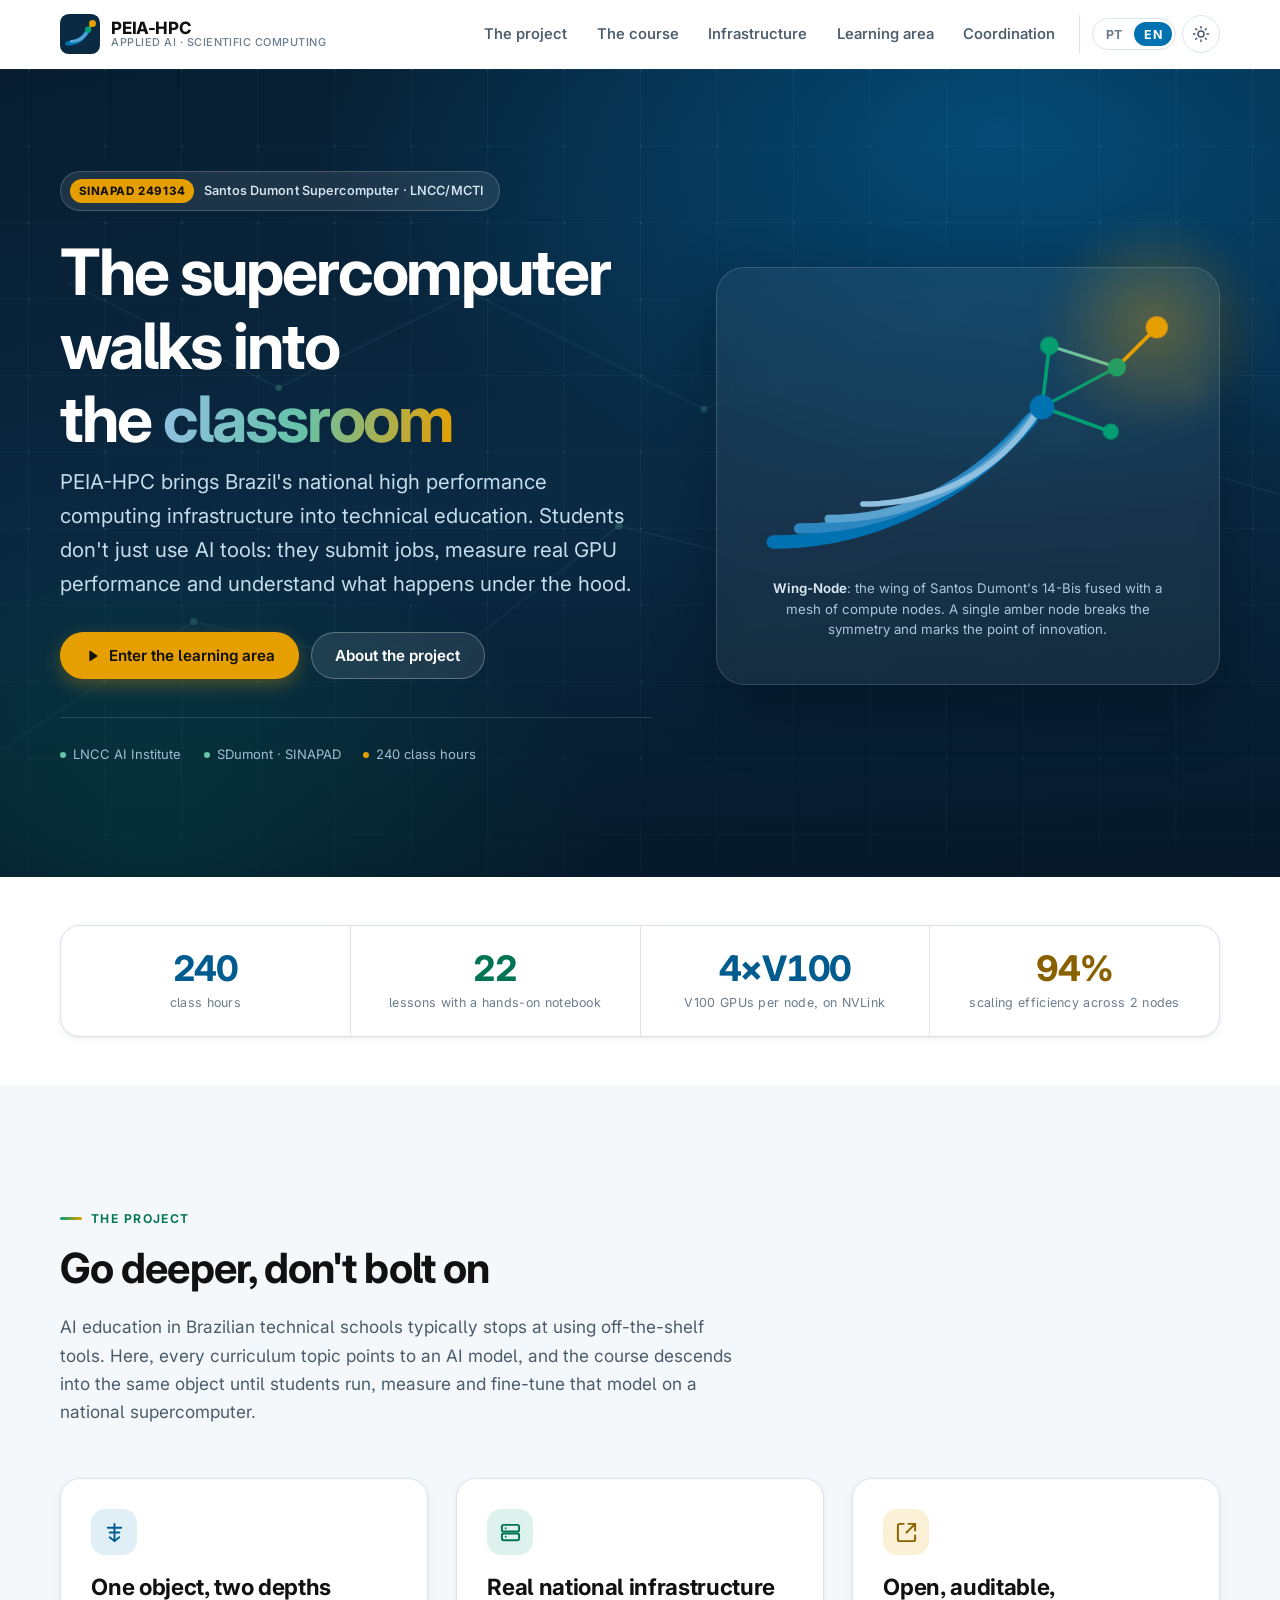
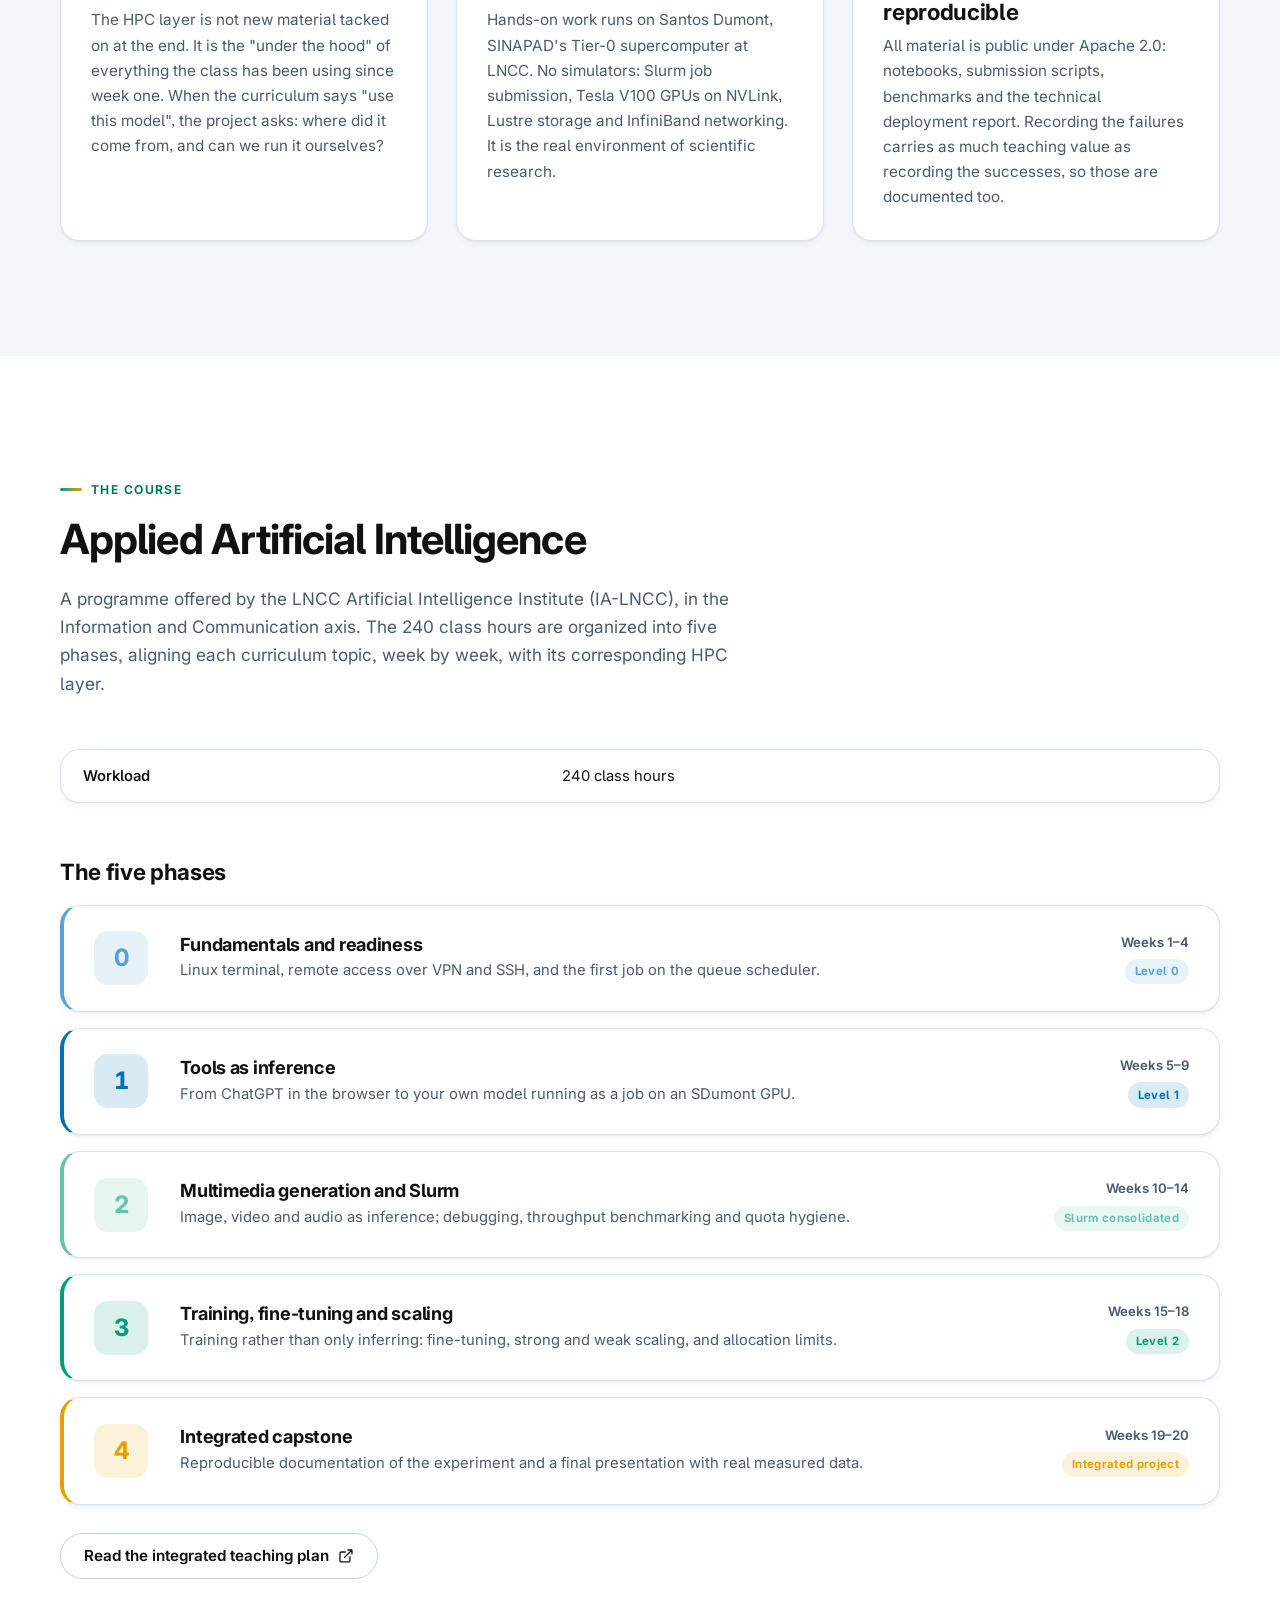
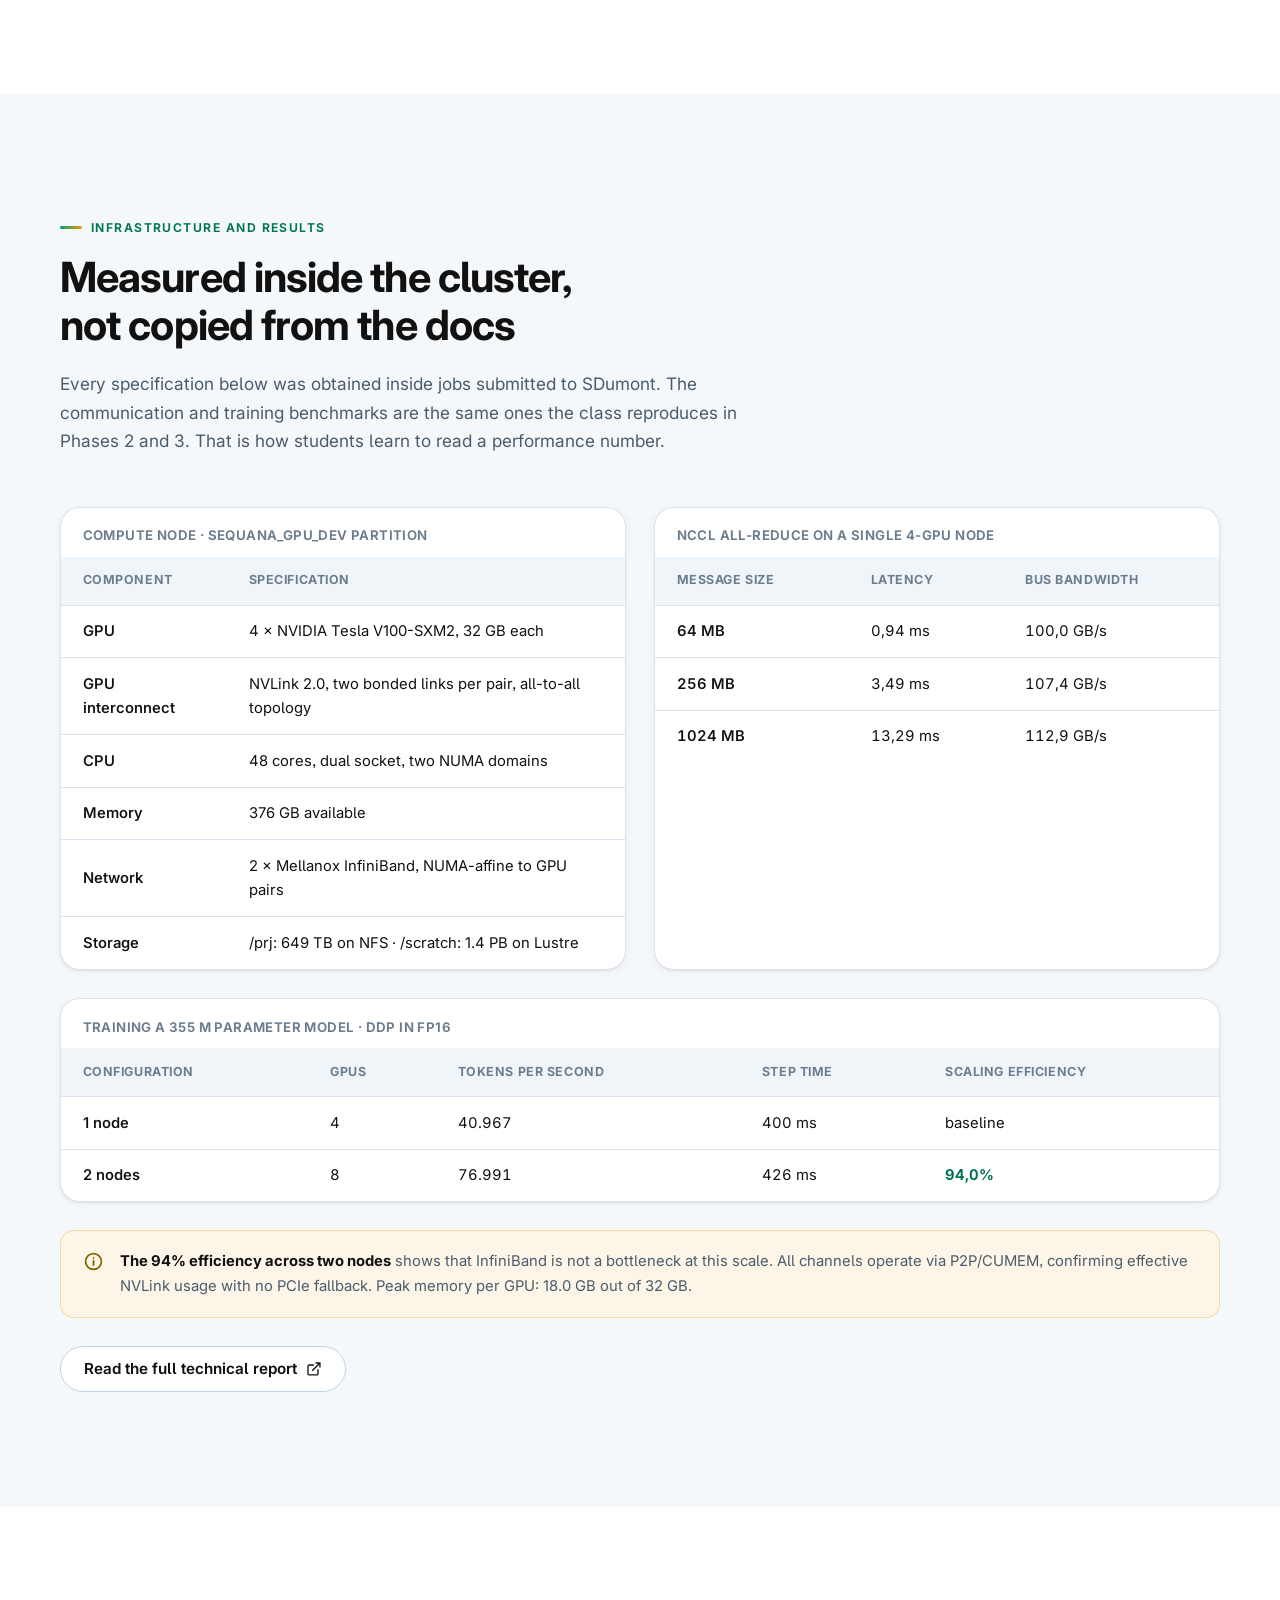
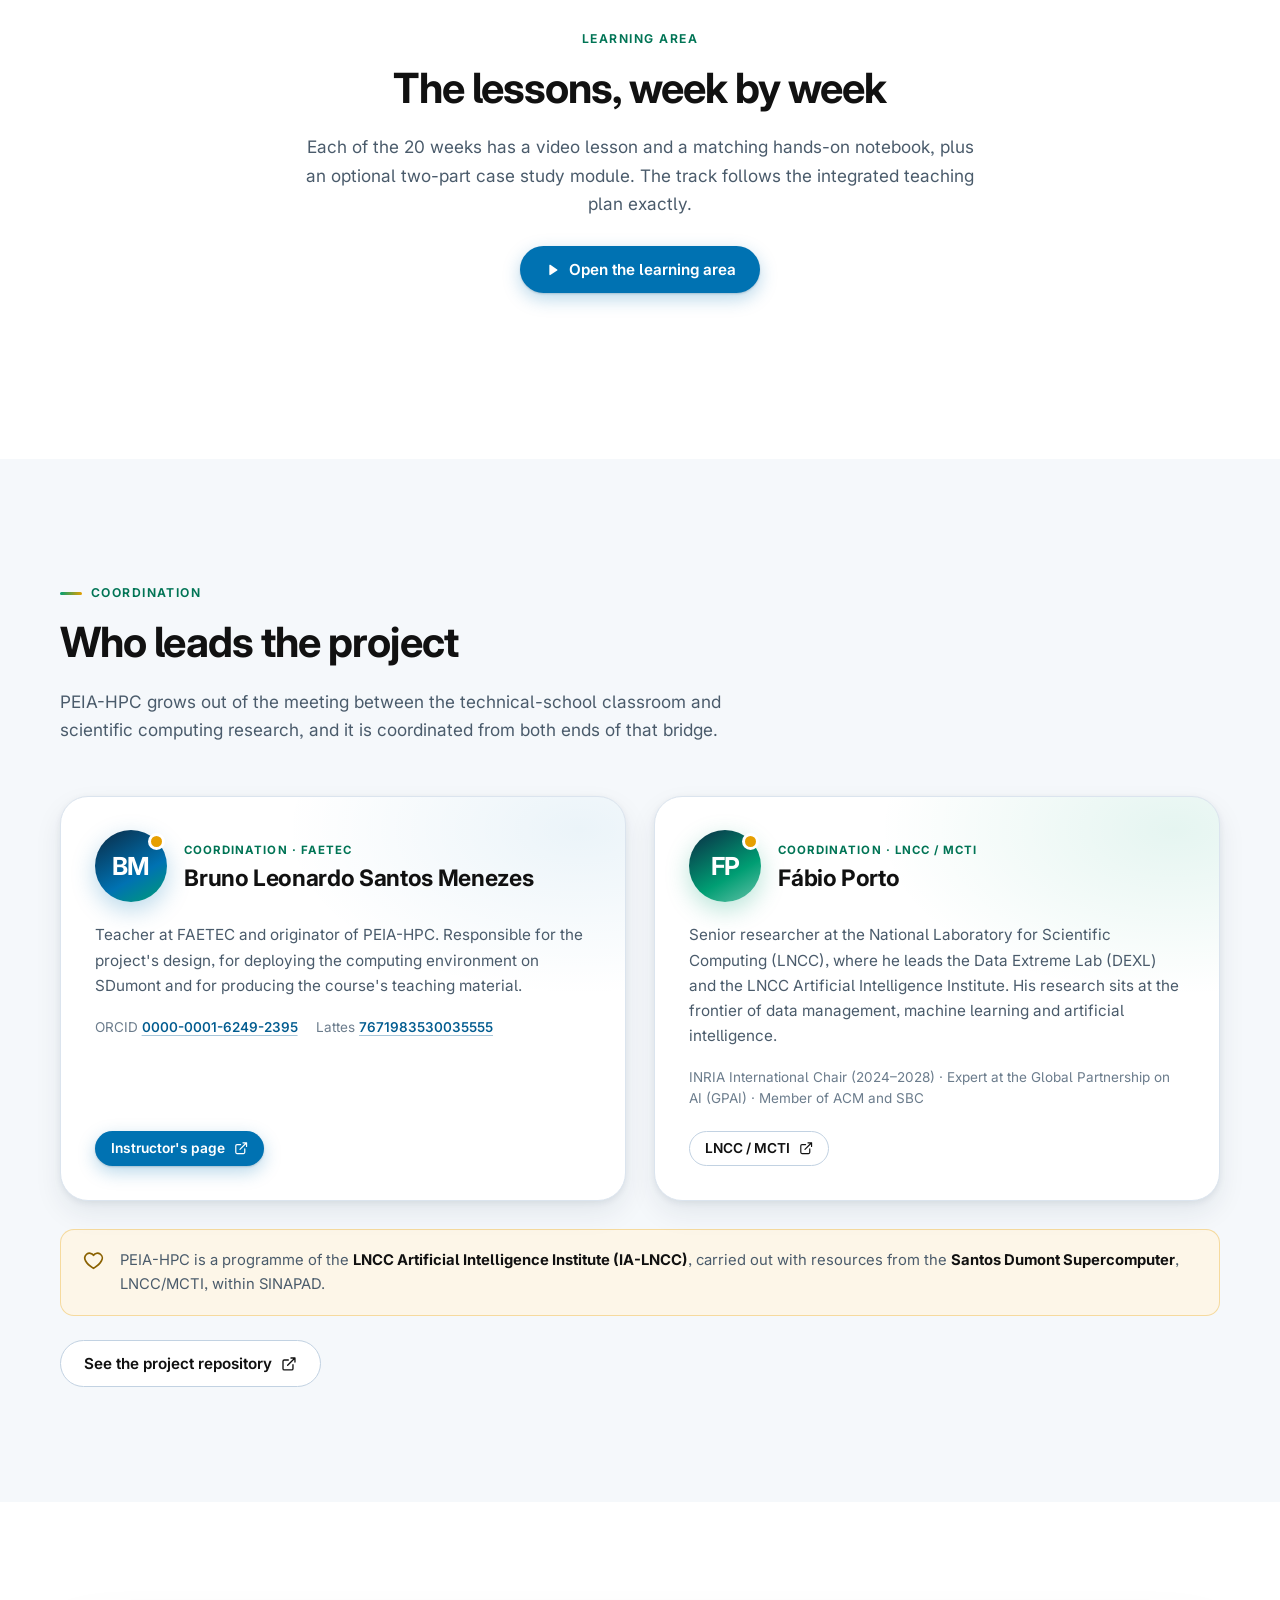
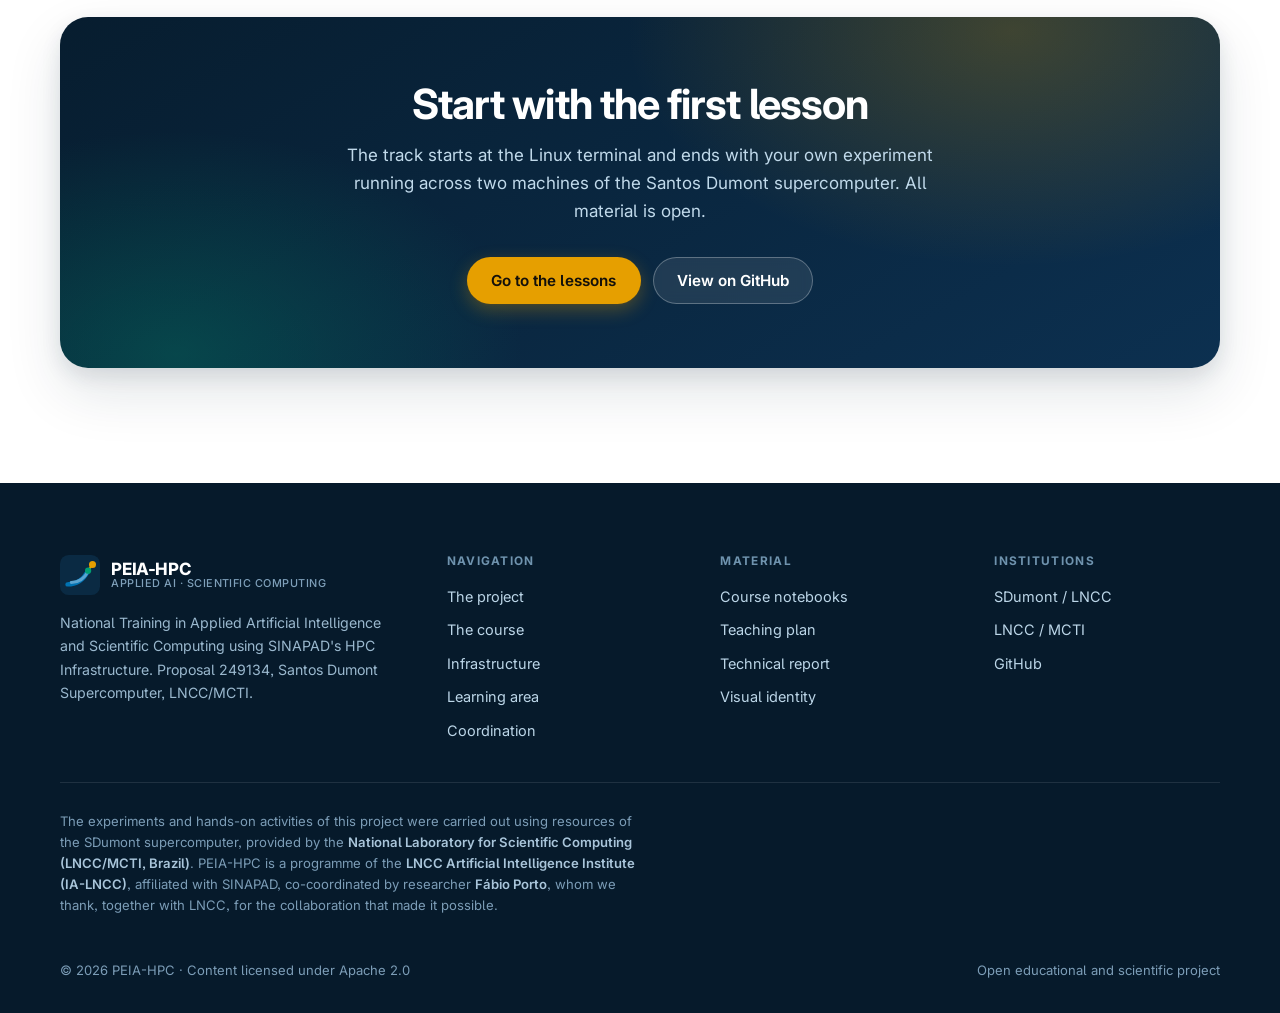
==== commit 80d2f18a: "PEIA-HPC: deixa apenas a carga horaria nos dados do curso Retira duracao, modalidade, vagas e pre-re" ====
--- a/peia-hpc/index.html
+++ b/peia-hpc/index.html
@@ -169,7 +169,7 @@
       <p class="hero__creditos">
         <span data-i18n="hero.cred.1">Instituto de IA do LNCC</span>
         <span data-i18n="hero.cred.2">SDumont · SINAPAD</span>
-        <span data-i18n="hero.cred.3">240 h/a · 20 semanas</span>
+        <span data-i18n="hero.cred.3">240 horas-aula</span>
       </p>
     </div>
 
@@ -209,11 +209,7 @@
     <div class="indicadores revelar">
       <div class="indicador">
         <span class="indicador__valor">240</span>
-        <span class="indicador__rotulo" data-i18n="ind.1.r">horas-aula presenciais</span>
-      </div>
-      <div class="indicador">
-        <span class="indicador__valor">20</span>
-        <span class="indicador__rotulo" data-i18n="ind.2.r">semanas em cinco fases</span>
+        <span class="indicador__rotulo" data-i18n="ind.1.r">horas-aula</span>
       </div>
       <div class="indicador">
         <span class="indicador__valor">22</span>
@@ -285,10 +281,6 @@
       <table>
         <tbody>
           <tr><td data-i18n="curso.fato.1.r">Carga horária</td><td data-i18n="curso.fato.1.v">240 horas-aula</td></tr>
-          <tr><td data-i18n="curso.fato.2.r">Duração</td><td data-i18n="curso.fato.2.v">20 semanas · 12 h/a por semana, em três encontros</td></tr>
-          <tr><td data-i18n="curso.fato.3.r">Modalidade</td><td data-i18n="curso.fato.3.v">Presencial · 40% teórica, 60% prática</td></tr>
-          <tr><td data-i18n="curso.fato.4.r">Vagas</td><td data-i18n="curso.fato.4.v">20, com mínimo de 10</td></tr>
-          <tr><td data-i18n="curso.fato.5.r">Pré-requisitos</td><td data-i18n="curso.fato.5.v">Idade mínima de 16 anos e Ensino Fundamental II completo</td></tr>
         </tbody>
       </table>
     </div>
--- a/peia-hpc/assets/css/estilo.css
+++ b/peia-hpc/assets/css/estilo.css
@@ -919,11 +919,11 @@
   font-variant-numeric: tabular-nums;
 }
 
-.indicador:nth-child(3) .indicador__valor {
+.indicador:nth-child(2) .indicador__valor {
   color: var(--teal-texto);
 }
 
-.indicador:nth-child(5) .indicador__valor {
+.indicador:nth-child(4) .indicador__valor {
   color: var(--ambar-texto);
 }
 
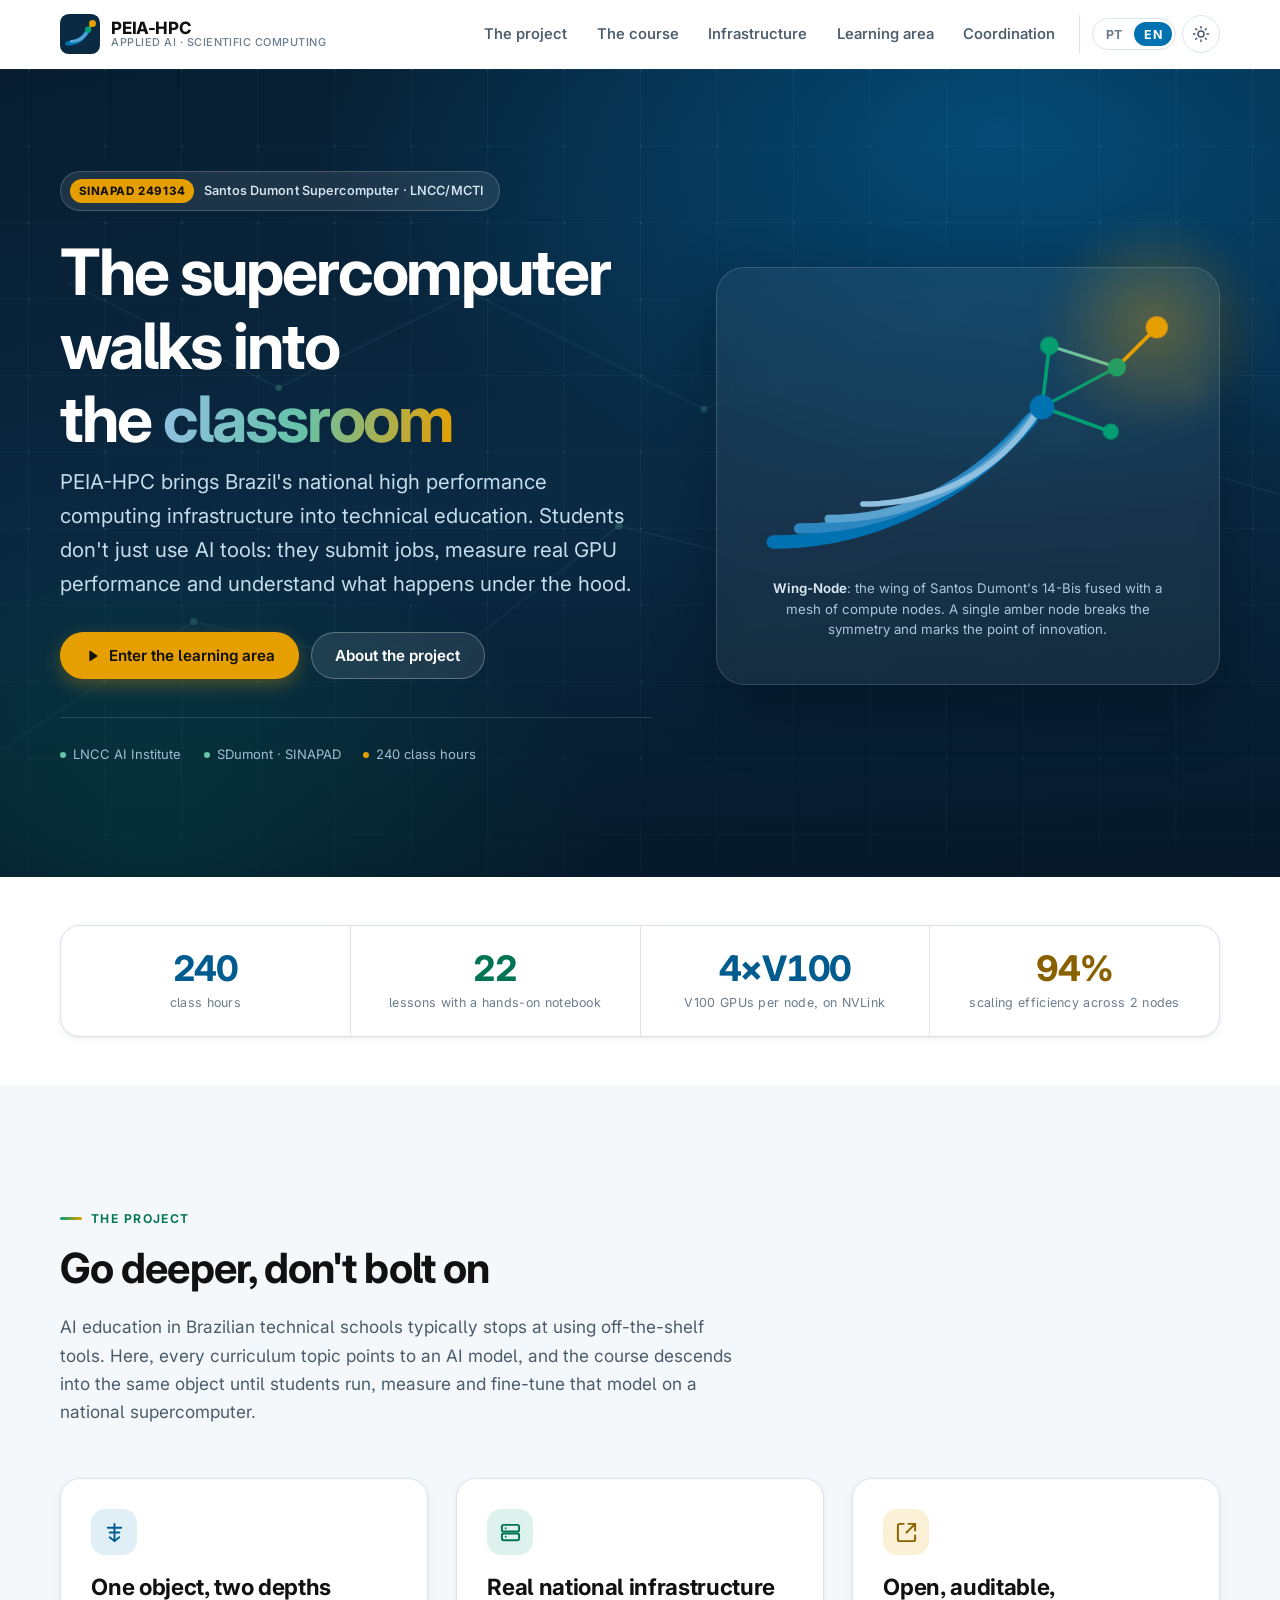
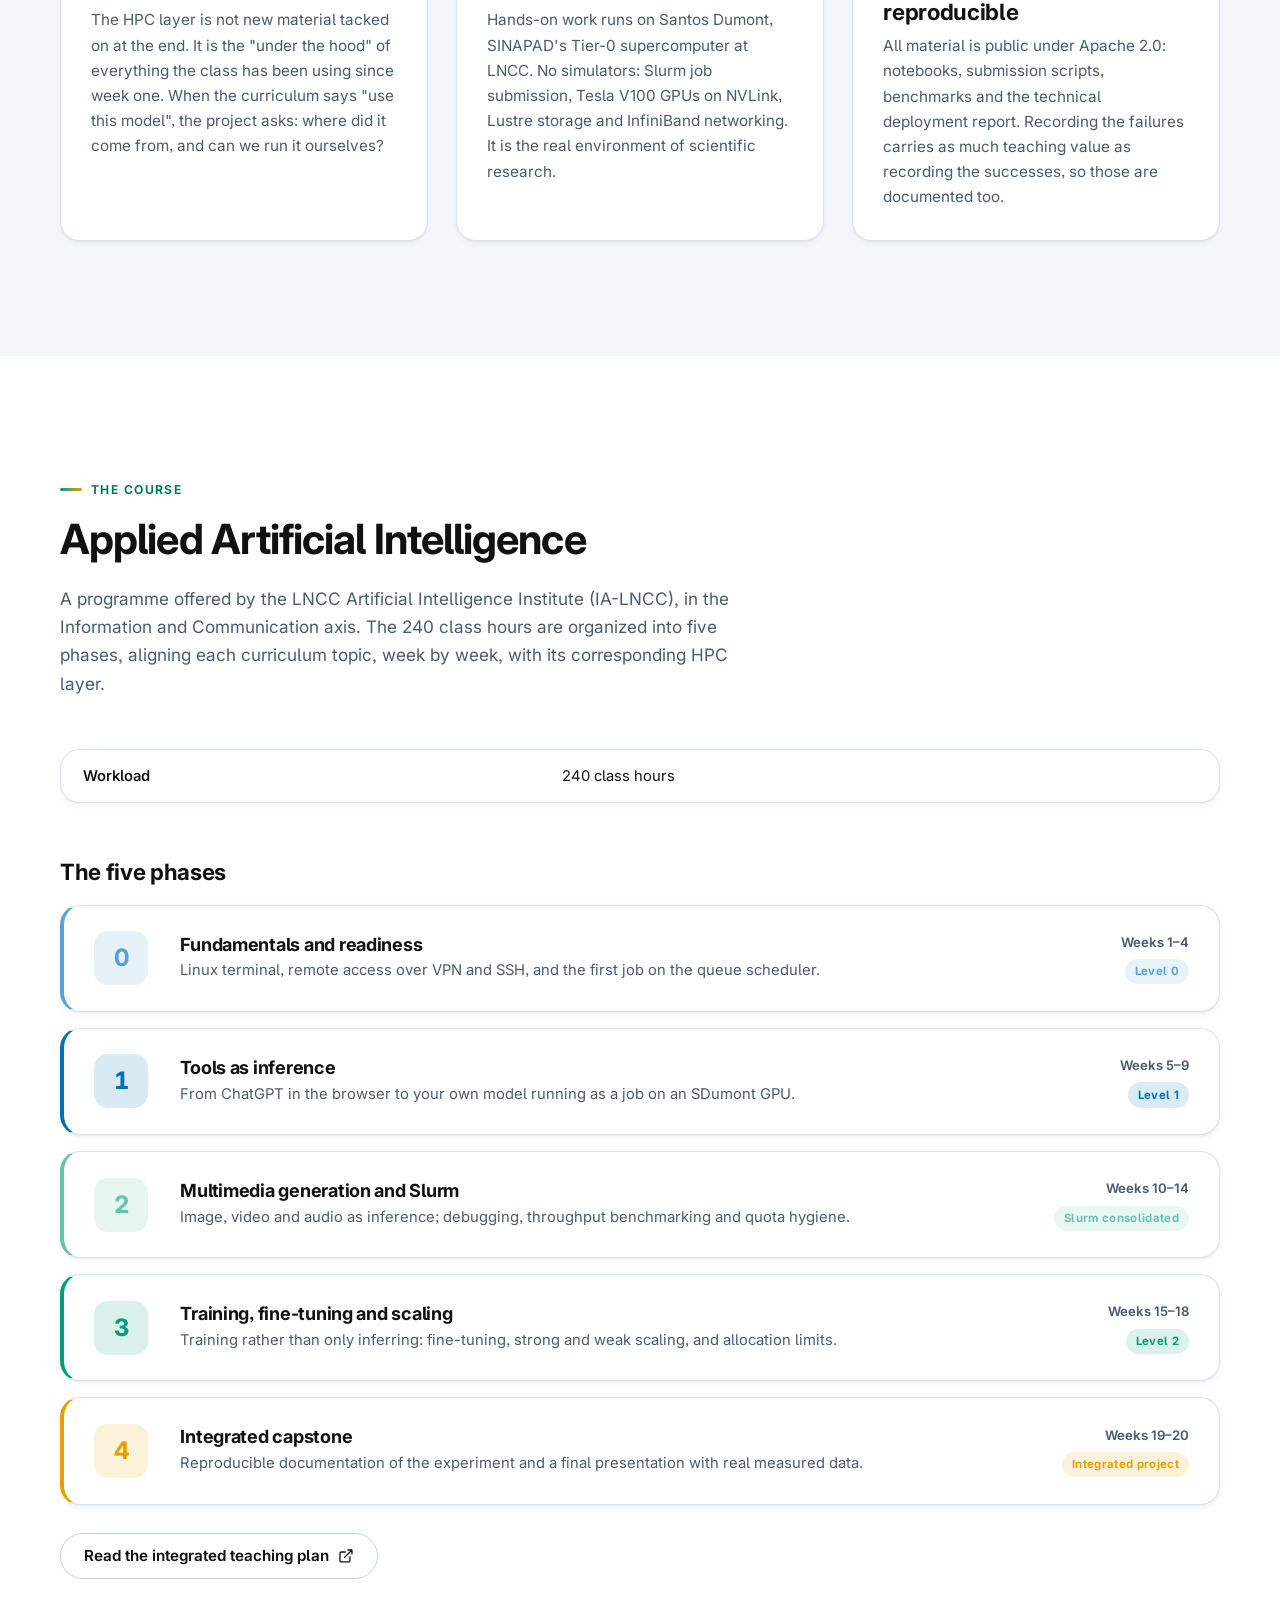
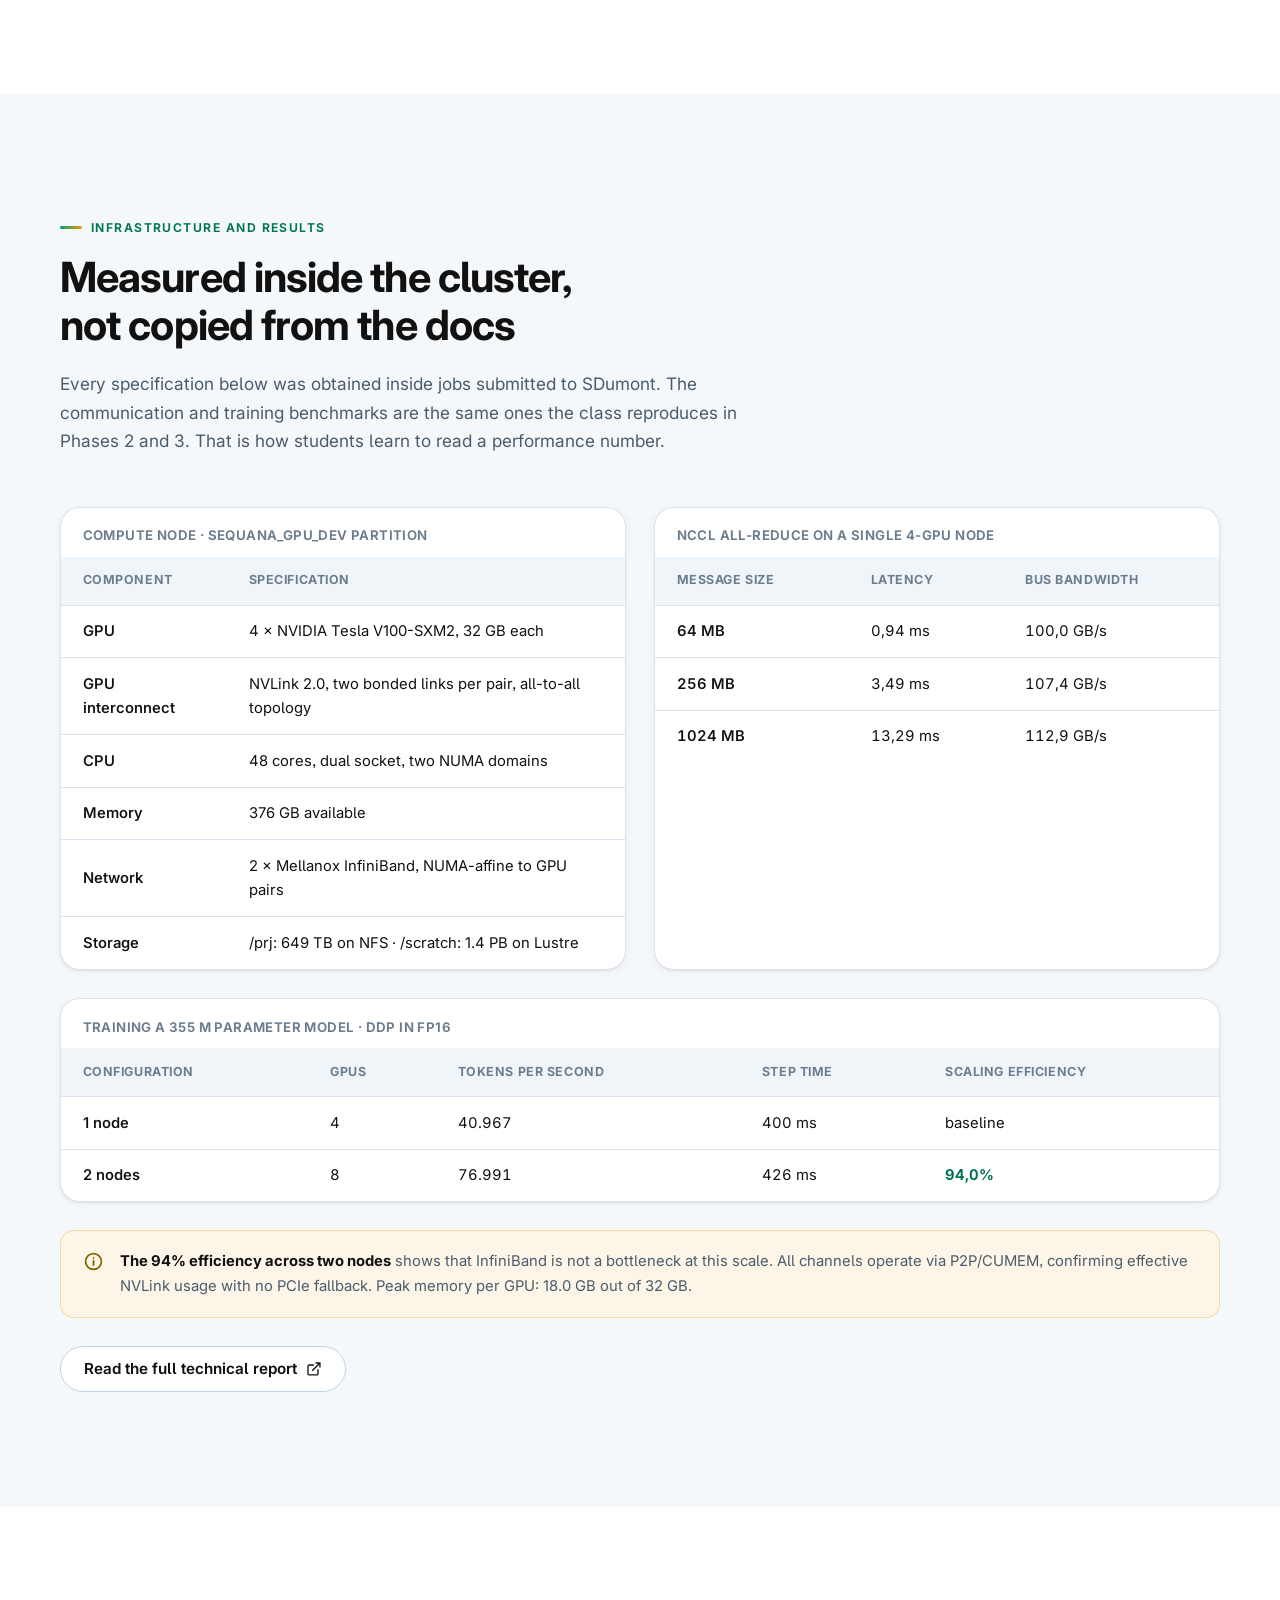
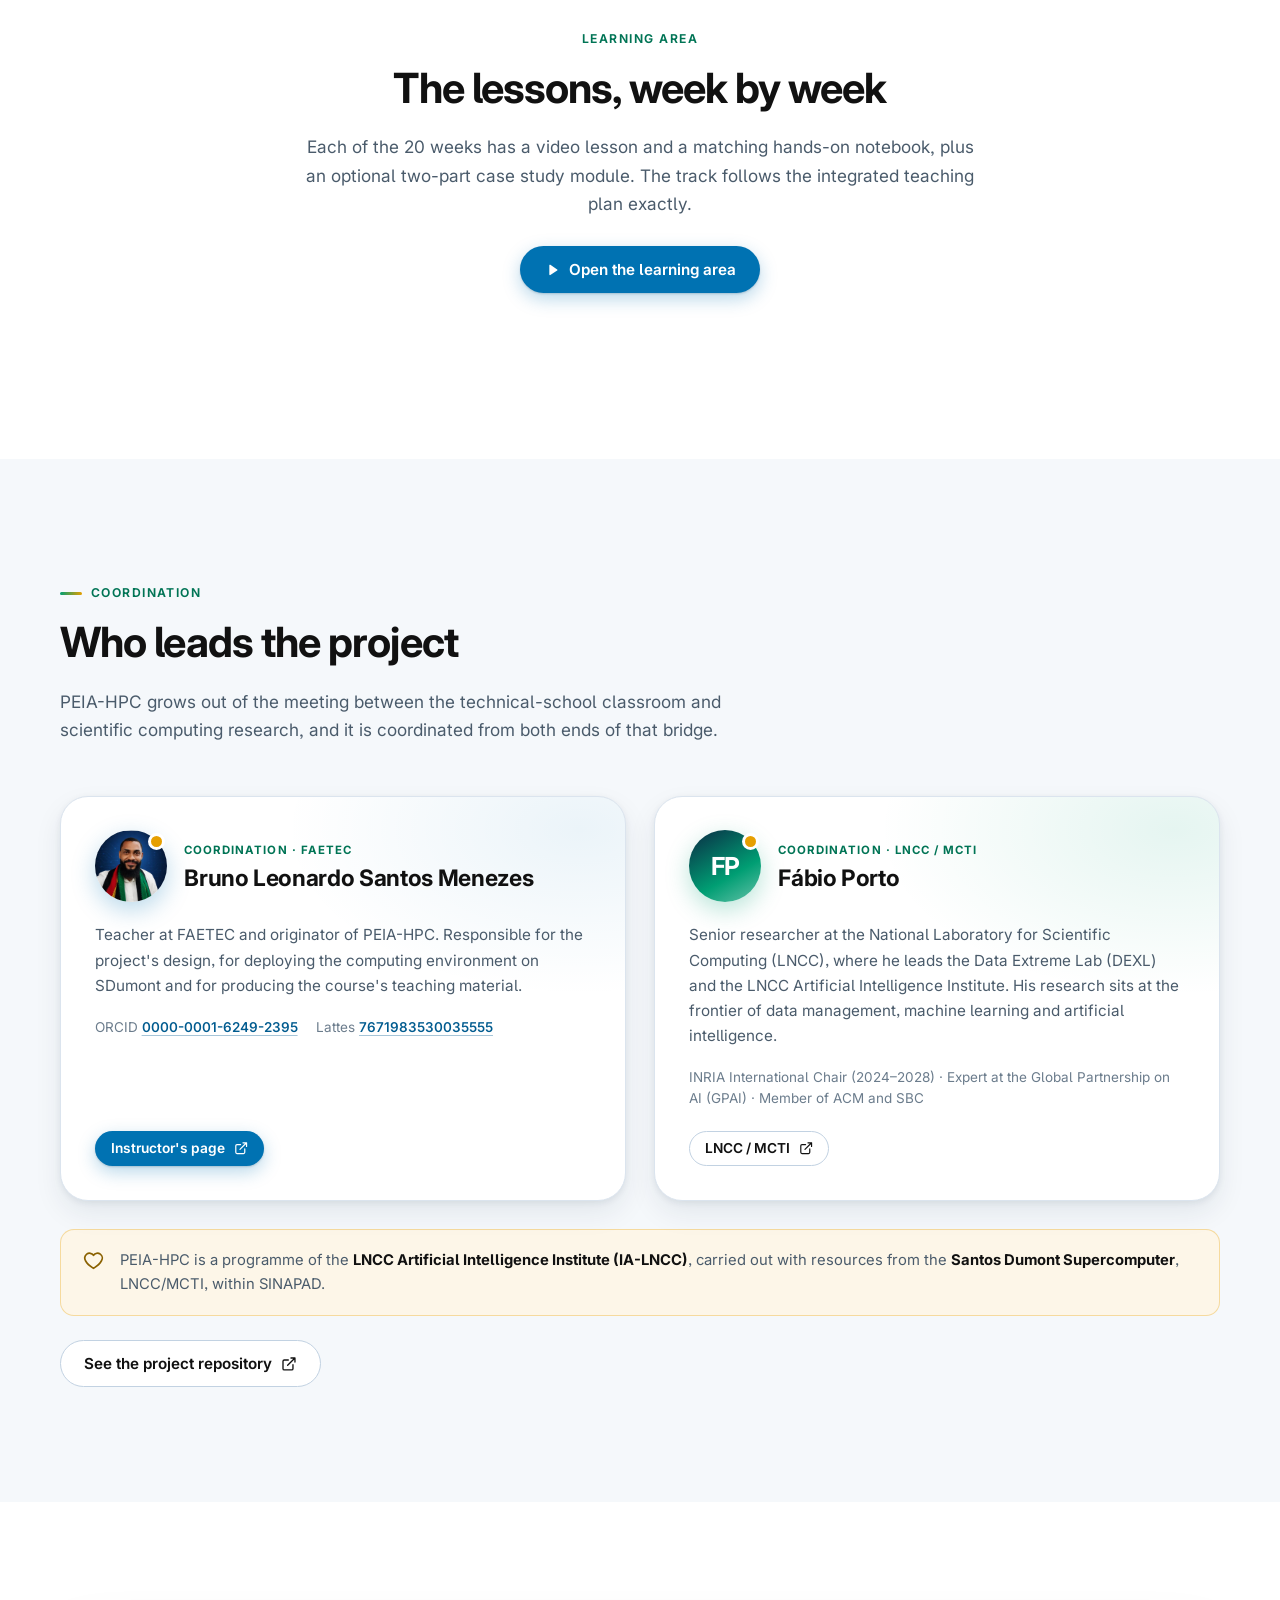
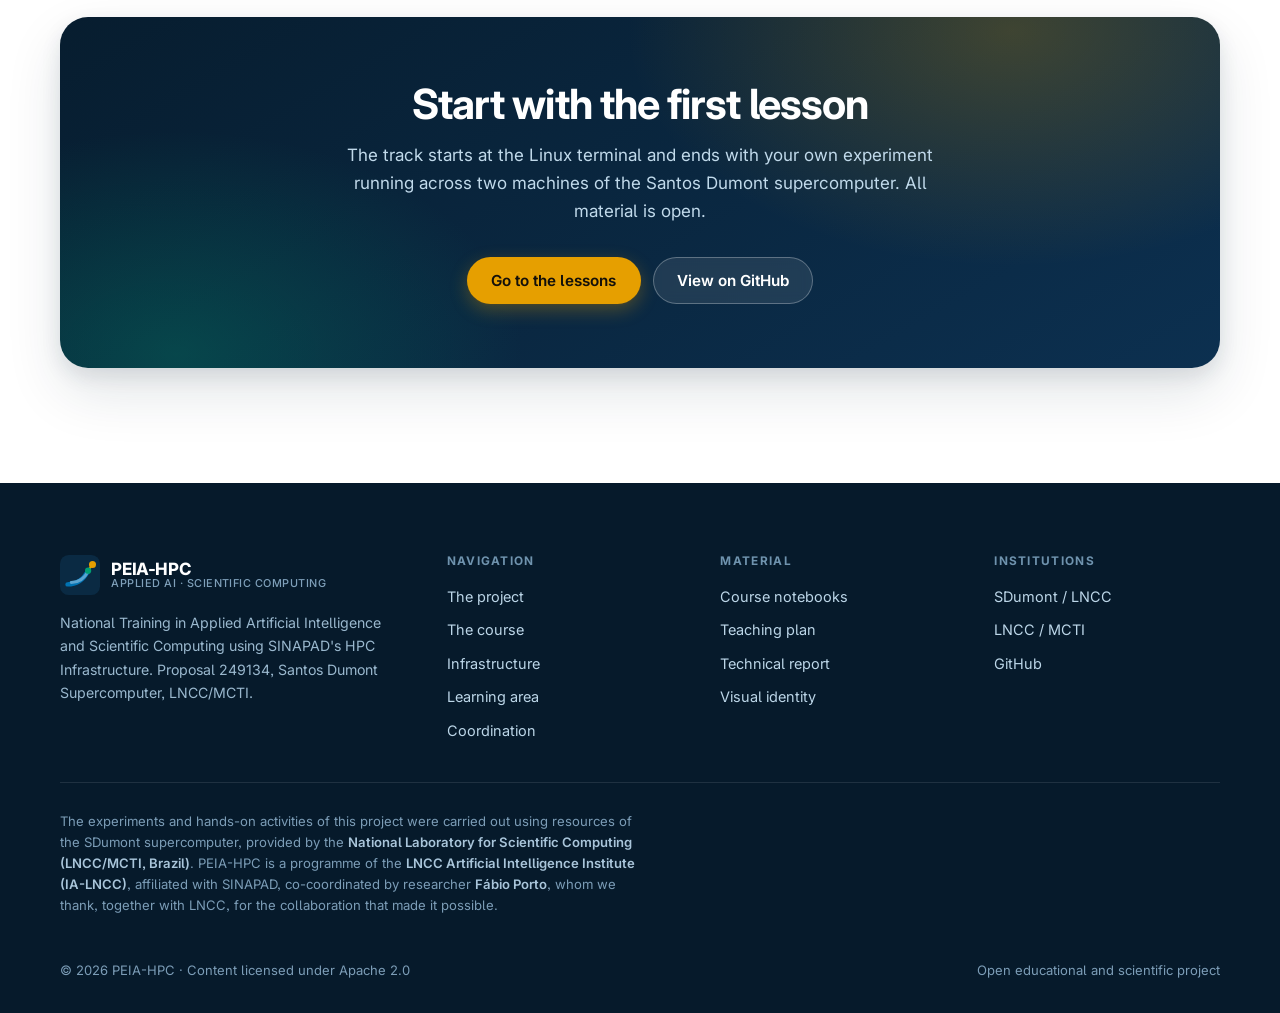
==== commit e33c8326: "PEIA-HPC: usa a foto do coordenador no cartao de coordenacao Troca as iniciais BM pela fotografia, n" ====
--- a/peia-hpc/index.html
+++ b/peia-hpc/index.html
@@ -494,7 +494,9 @@
 
       <article class="coordenador revelar">
         <header class="coordenador__topo">
-          <div class="coordenador__retrato" aria-hidden="true">BM</div>
+          <div class="coordenador__retrato coordenador__retrato--foto" aria-hidden="true">
+              <img src="assets/img/bruno-menezes.jpg" alt="" width="72" height="72" loading="lazy" decoding="async">
+            </div>
           <div>
             <p class="coordenador__papel" data-i18n="coord.b.papel">Coordenação · FAETEC</p>
             <h3 class="coordenador__nome" data-i18n="coord.b.nome">Bruno Leonardo Santos Menezes</h3>
--- a/peia-hpc/assets/css/estilo.css
+++ b/peia-hpc/assets/css/estilo.css
@@ -1249,6 +1249,18 @@
   box-shadow: 0 8px 24px rgba(0, 158, 115, 0.28);
 }
 
+.coordenador__retrato--foto {
+  background: none;
+}
+
+.coordenador__retrato img {
+  width: 100%;
+  height: 100%;
+  border-radius: var(--r-full);
+  object-fit: cover;
+  display: block;
+}
+
 .coordenador__retrato::after {
   /* Nó âmbar orbitando: o acento assimétrico da identidade */
   content: "";
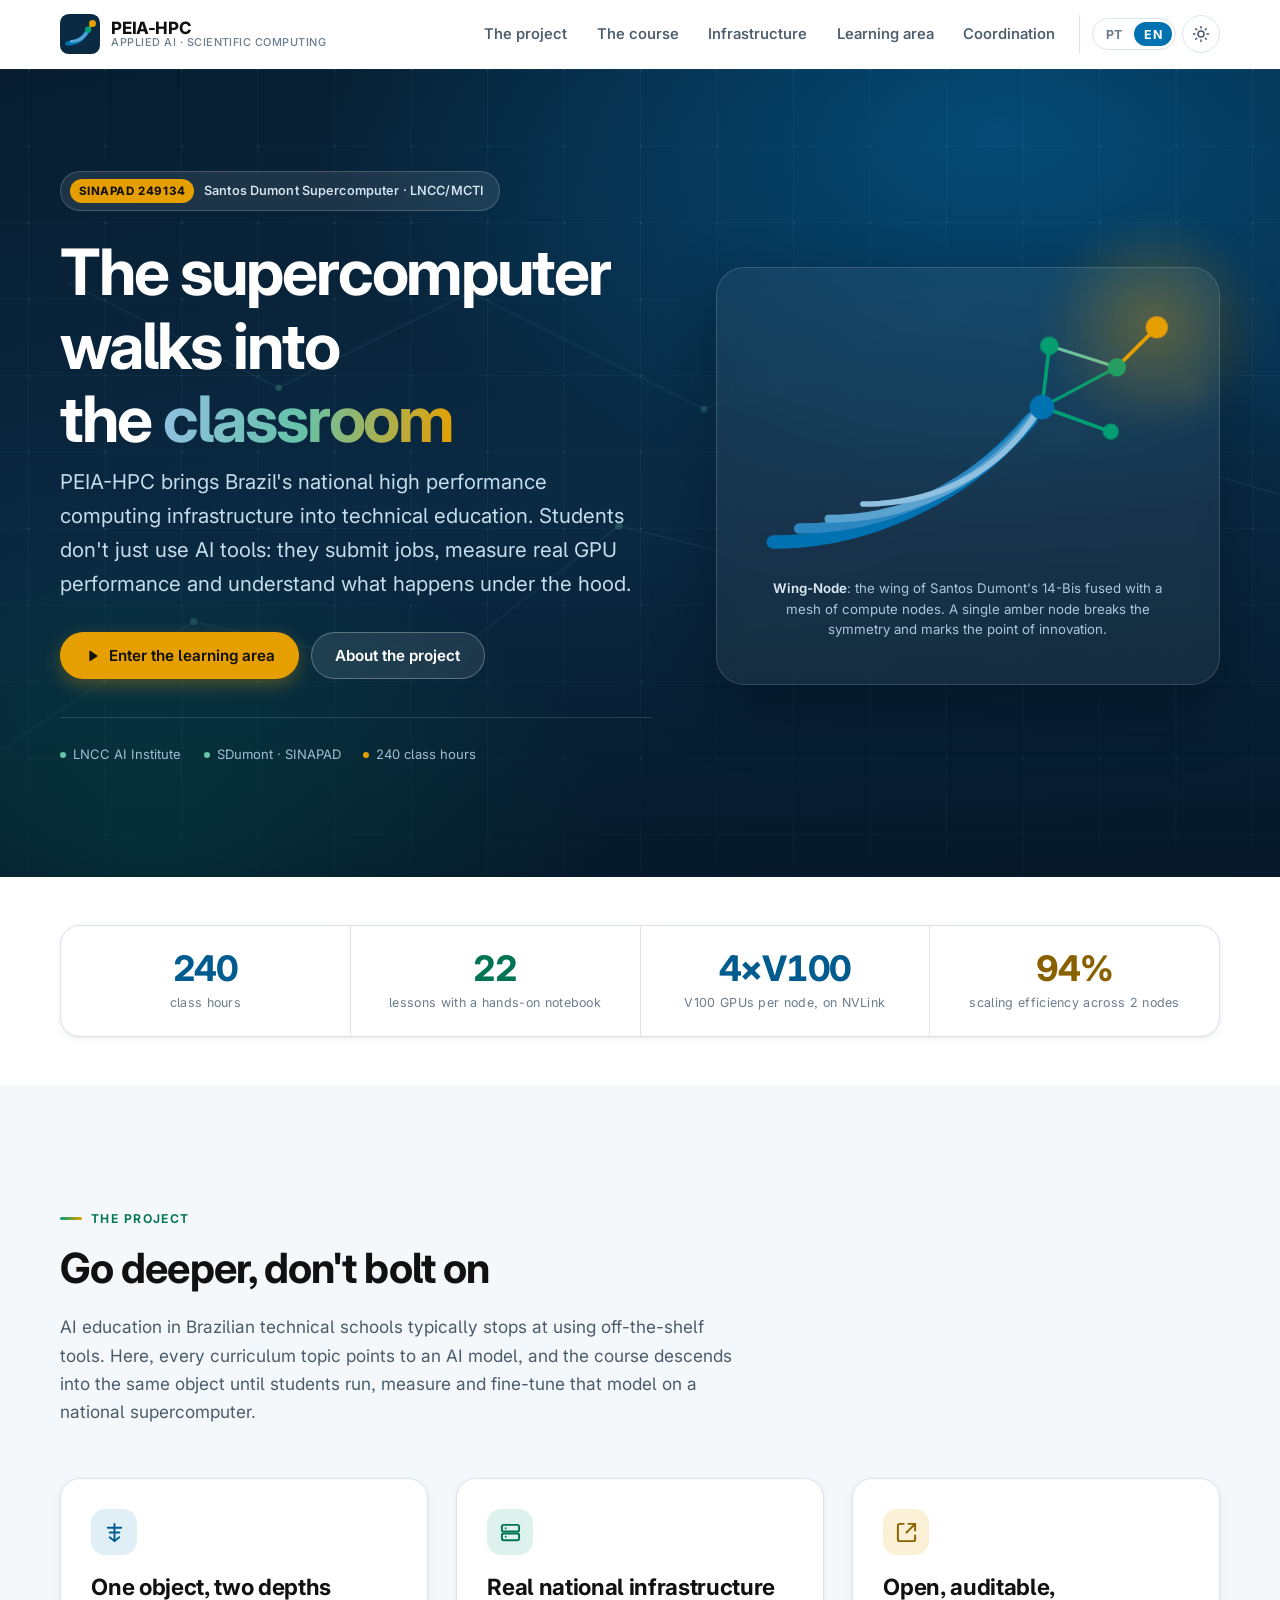
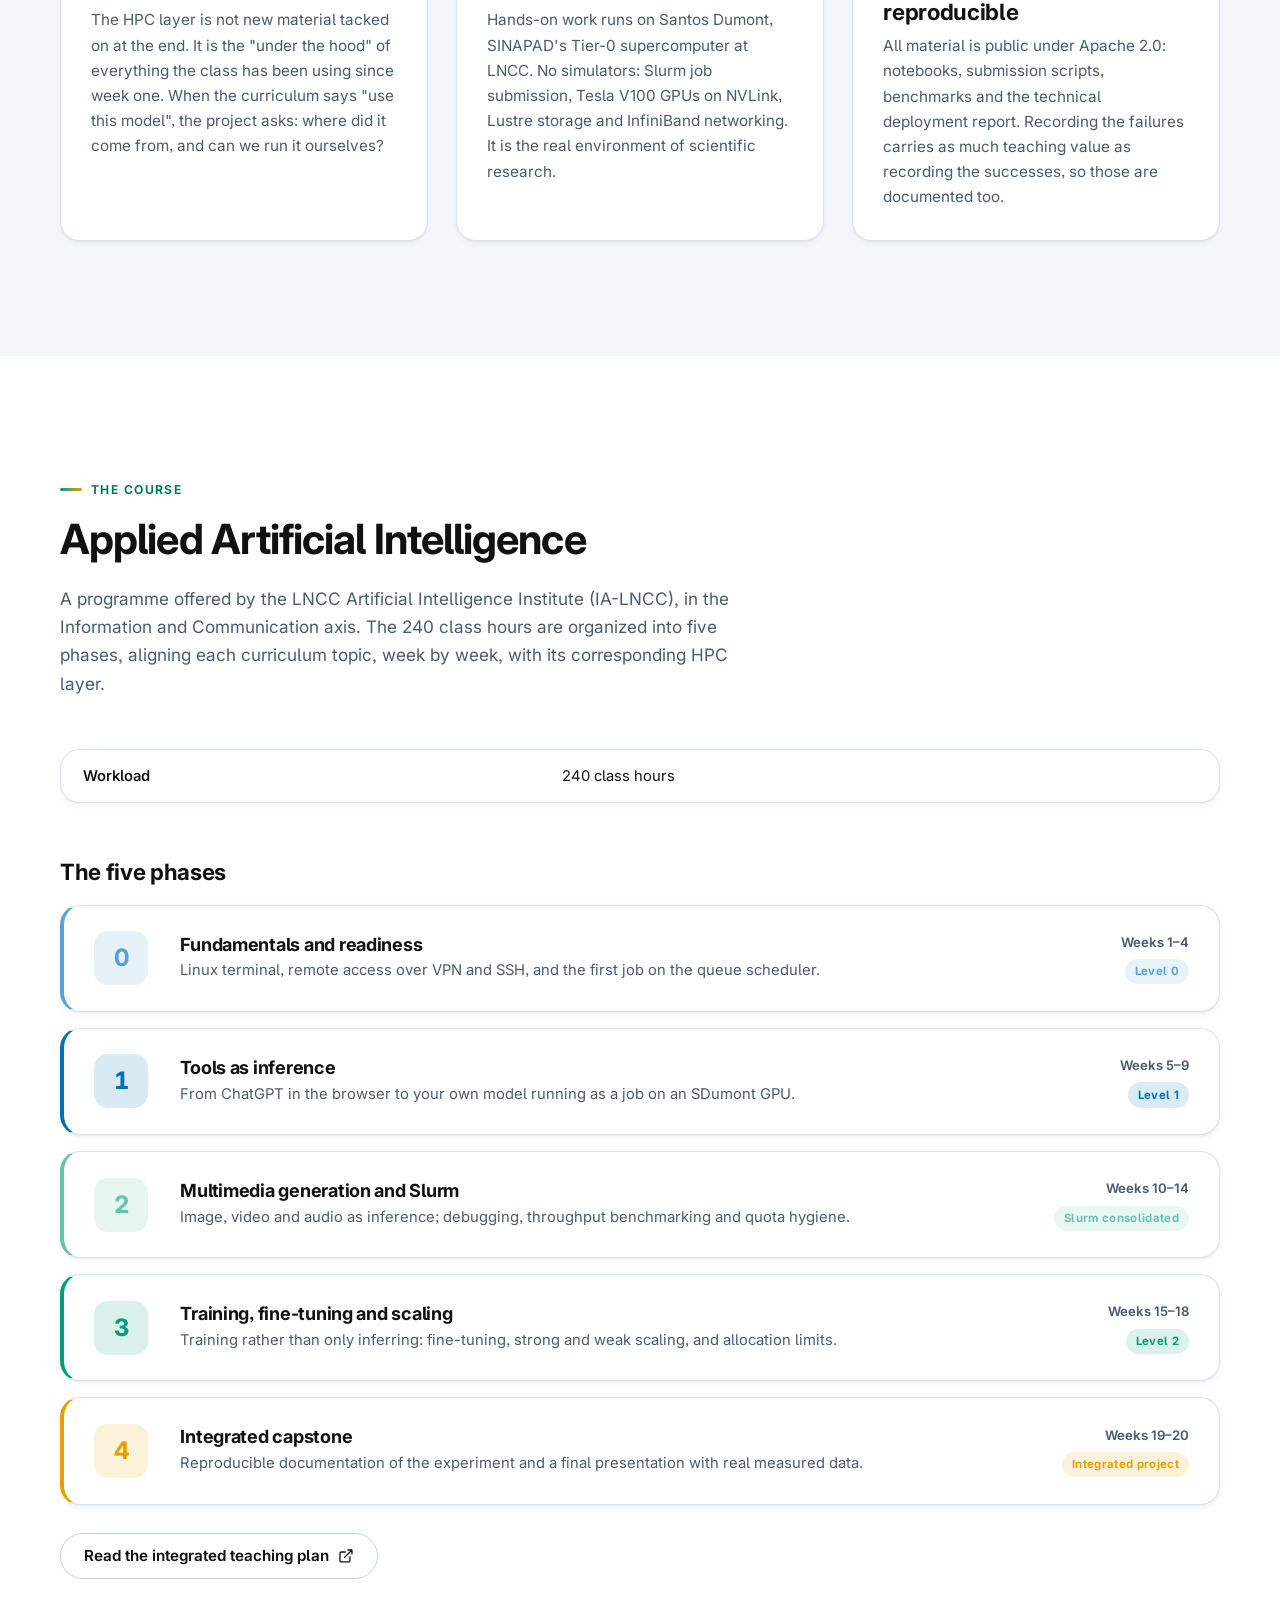
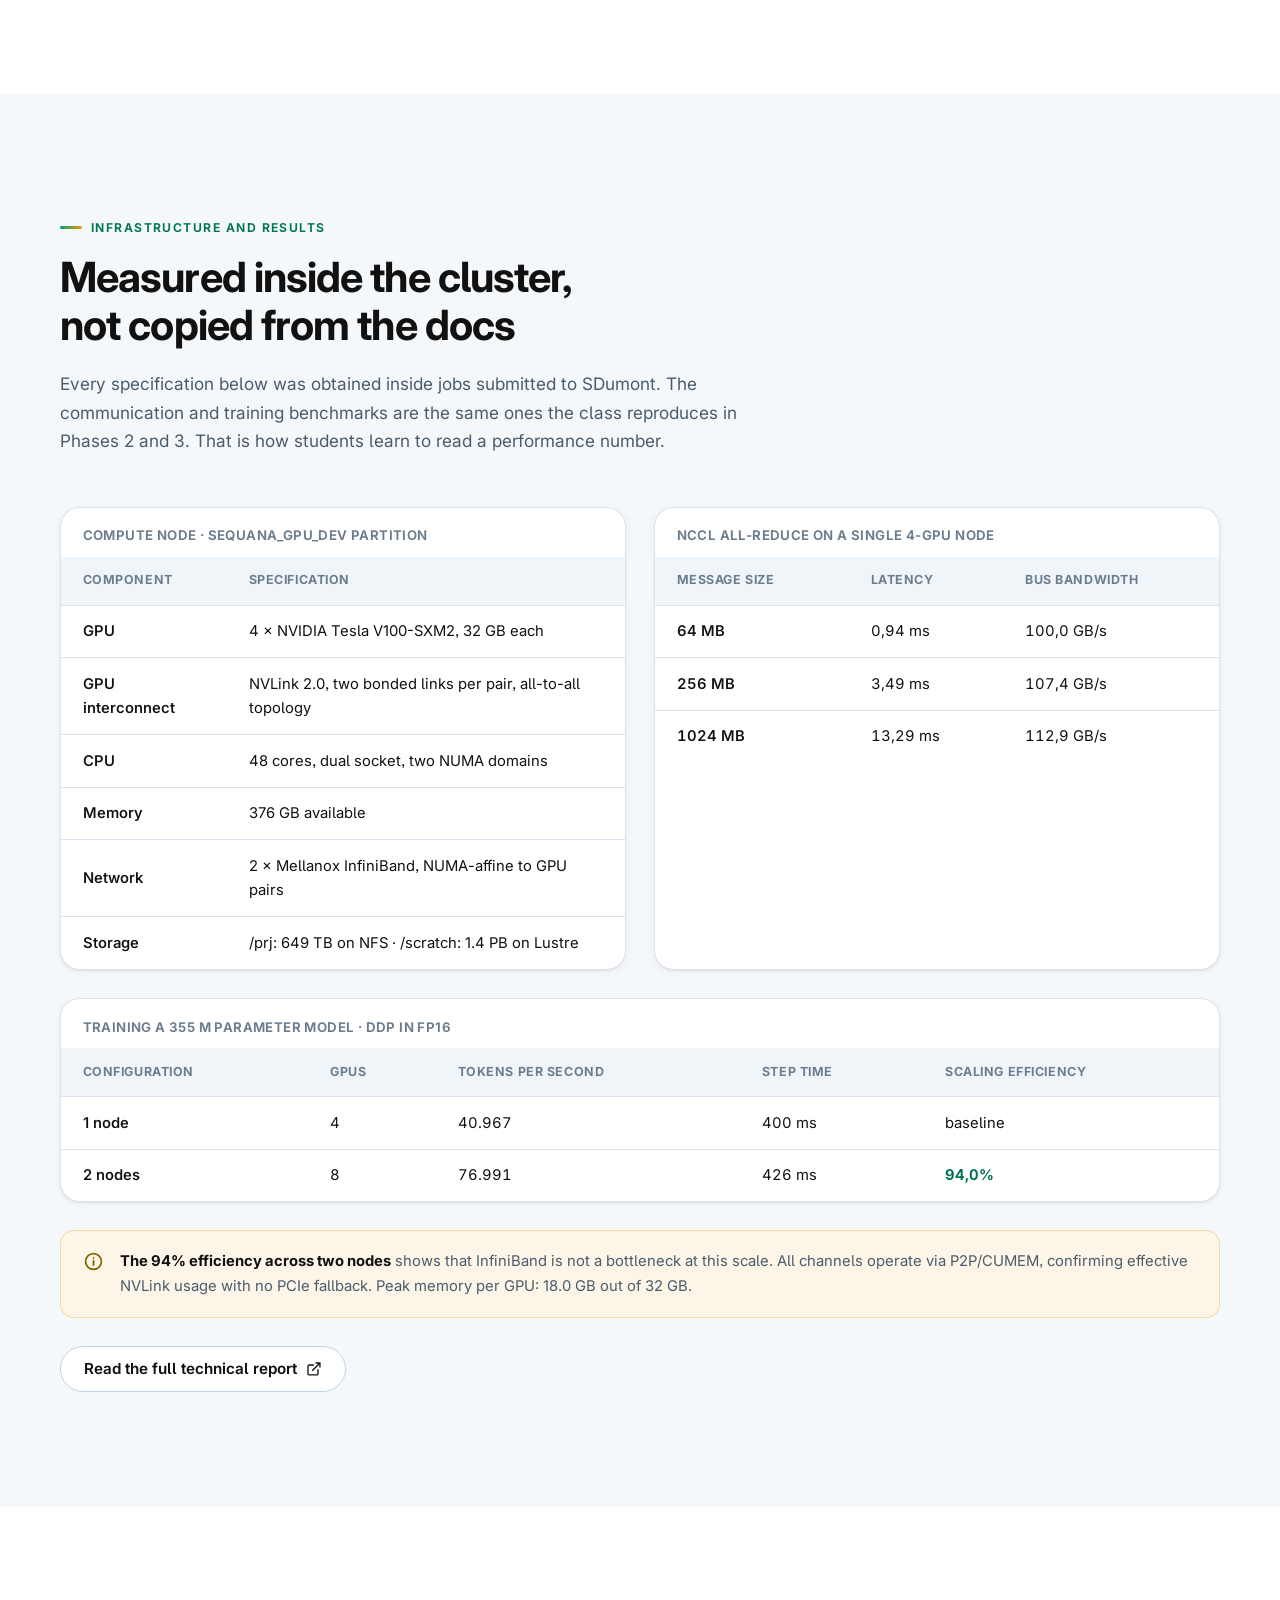
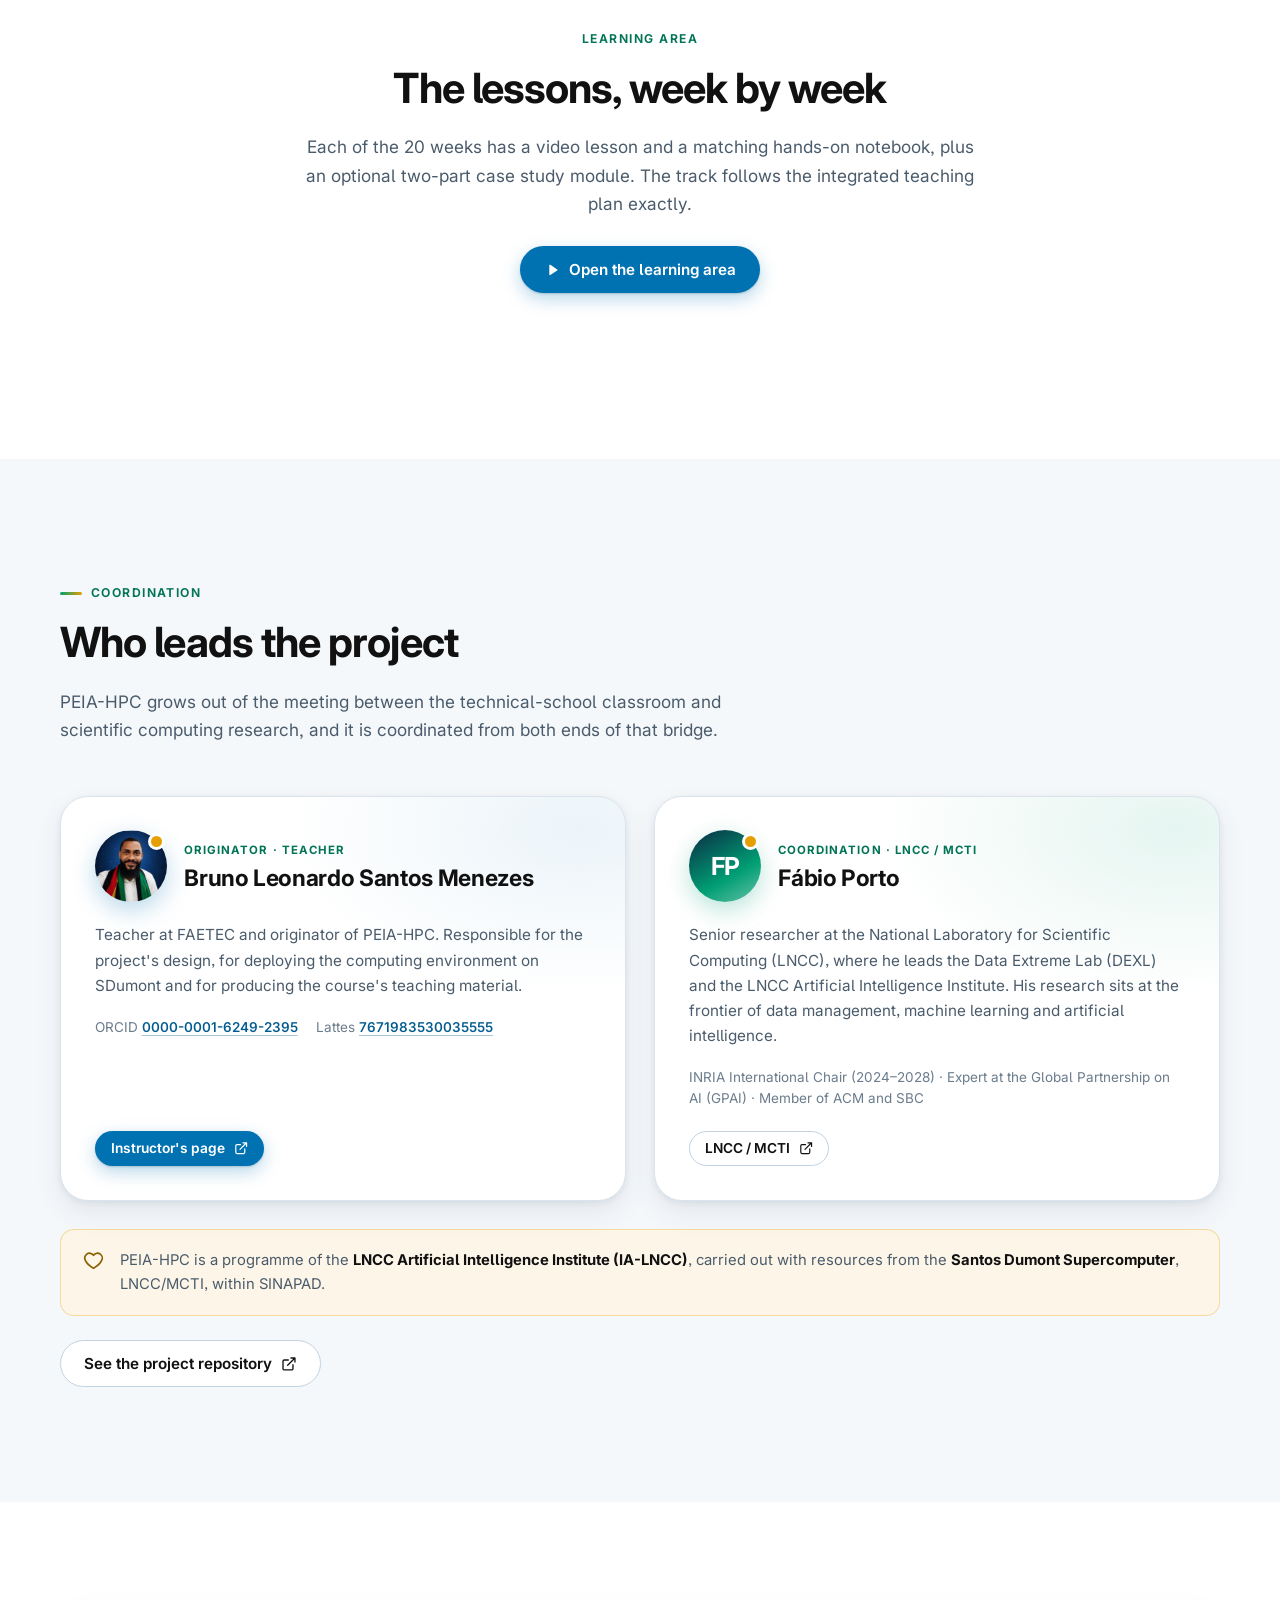
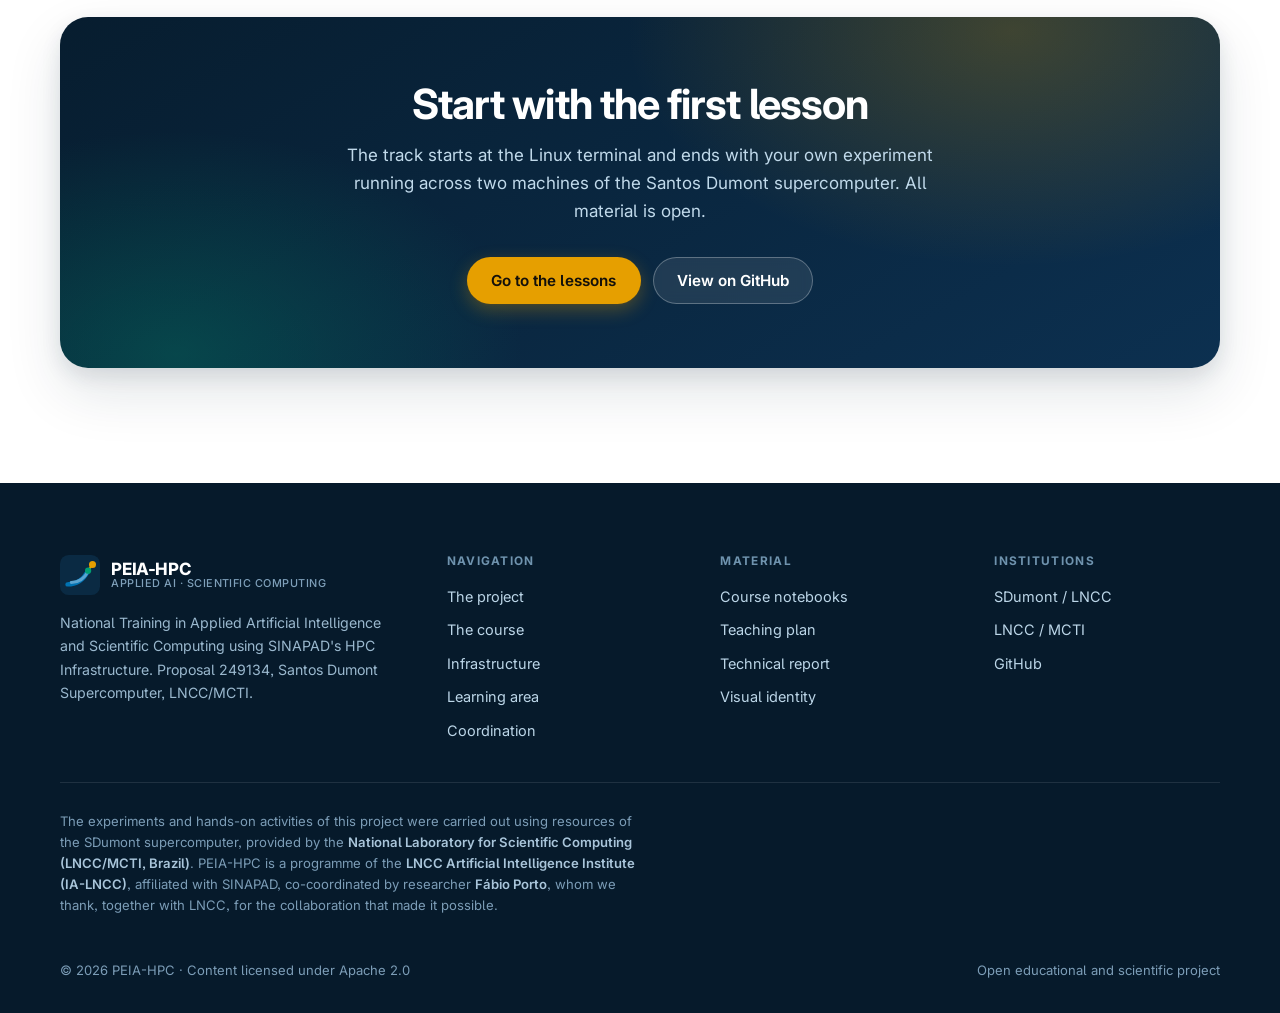
==== commit 4819c27c: "PEIA-HPC: rotulo do idealizador no cartao de coordenacao Troca "Coordenacao · FAETEC" por "Idealizad" ====
--- a/peia-hpc/index.html
+++ b/peia-hpc/index.html
@@ -23,7 +23,7 @@
 <link rel="preconnect" href="https://fonts.googleapis.com">
 <link rel="preconnect" href="https://fonts.gstatic.com" crossorigin>
 <link rel="stylesheet" href="https://fonts.googleapis.com/css2?family=Inter:wght@400;500;600;700;750&family=IBM+Plex+Mono:wght@400;500&display=swap">
-<link rel="stylesheet" href="assets/css/estilo.css">
+<link rel="stylesheet" href="assets/css/estilo.css?v=3">
 <noscript><style>.revelar{opacity:1;transform:none}</style></noscript>
 
 <script type="application/ld+json">
@@ -498,7 +498,7 @@
               <img src="assets/img/bruno-menezes.jpg" alt="" width="72" height="72" loading="lazy" decoding="async">
             </div>
           <div>
-            <p class="coordenador__papel" data-i18n="coord.b.papel">Coordenação · FAETEC</p>
+            <p class="coordenador__papel" data-i18n="coord.b.papel">Idealizador · Professor</p>
             <h3 class="coordenador__nome" data-i18n="coord.b.nome">Bruno Leonardo Santos Menezes</h3>
           </div>
         </header>
@@ -645,7 +645,7 @@
   </div>
 </footer>
 
-<script src="assets/js/i18n.js"></script>
-<script src="assets/js/site.js"></script>
+<script src="assets/js/i18n.js?v=3"></script>
+<script src="assets/js/site.js?v=3"></script>
 </body>
 </html>
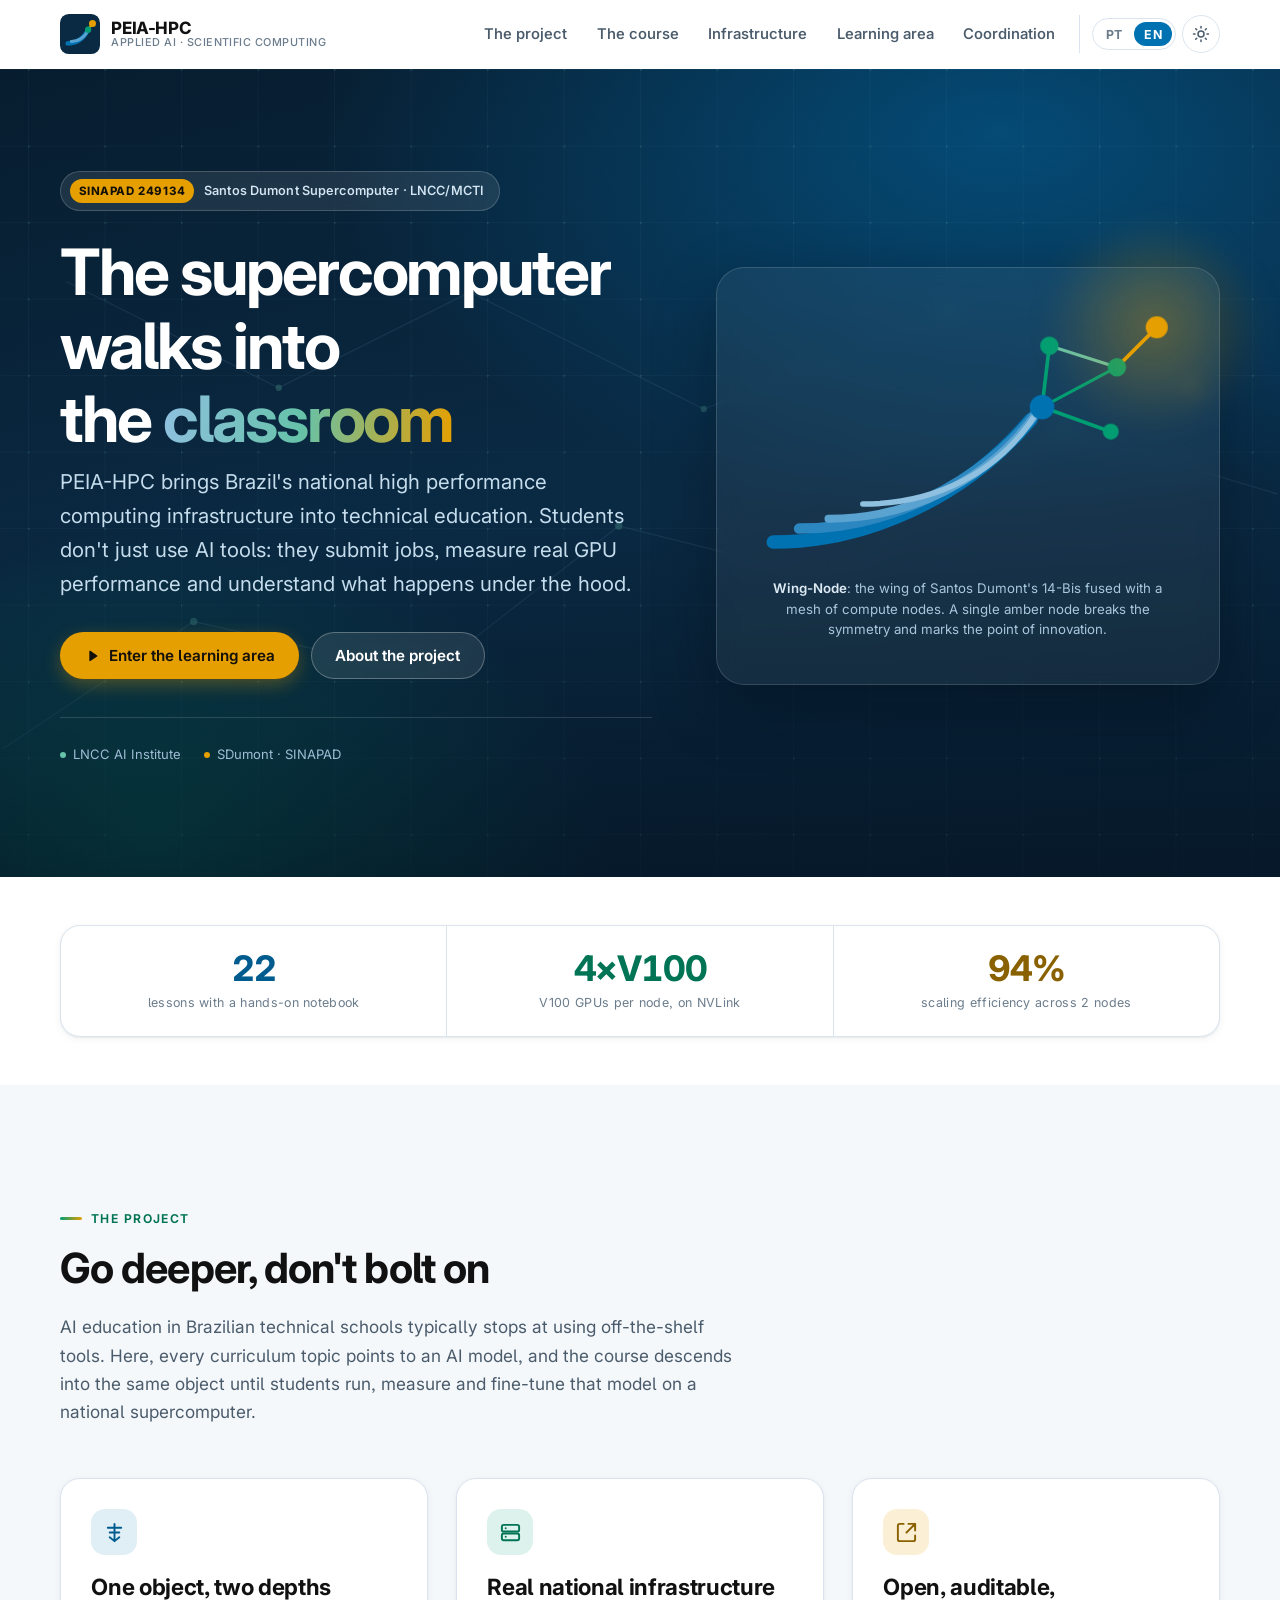
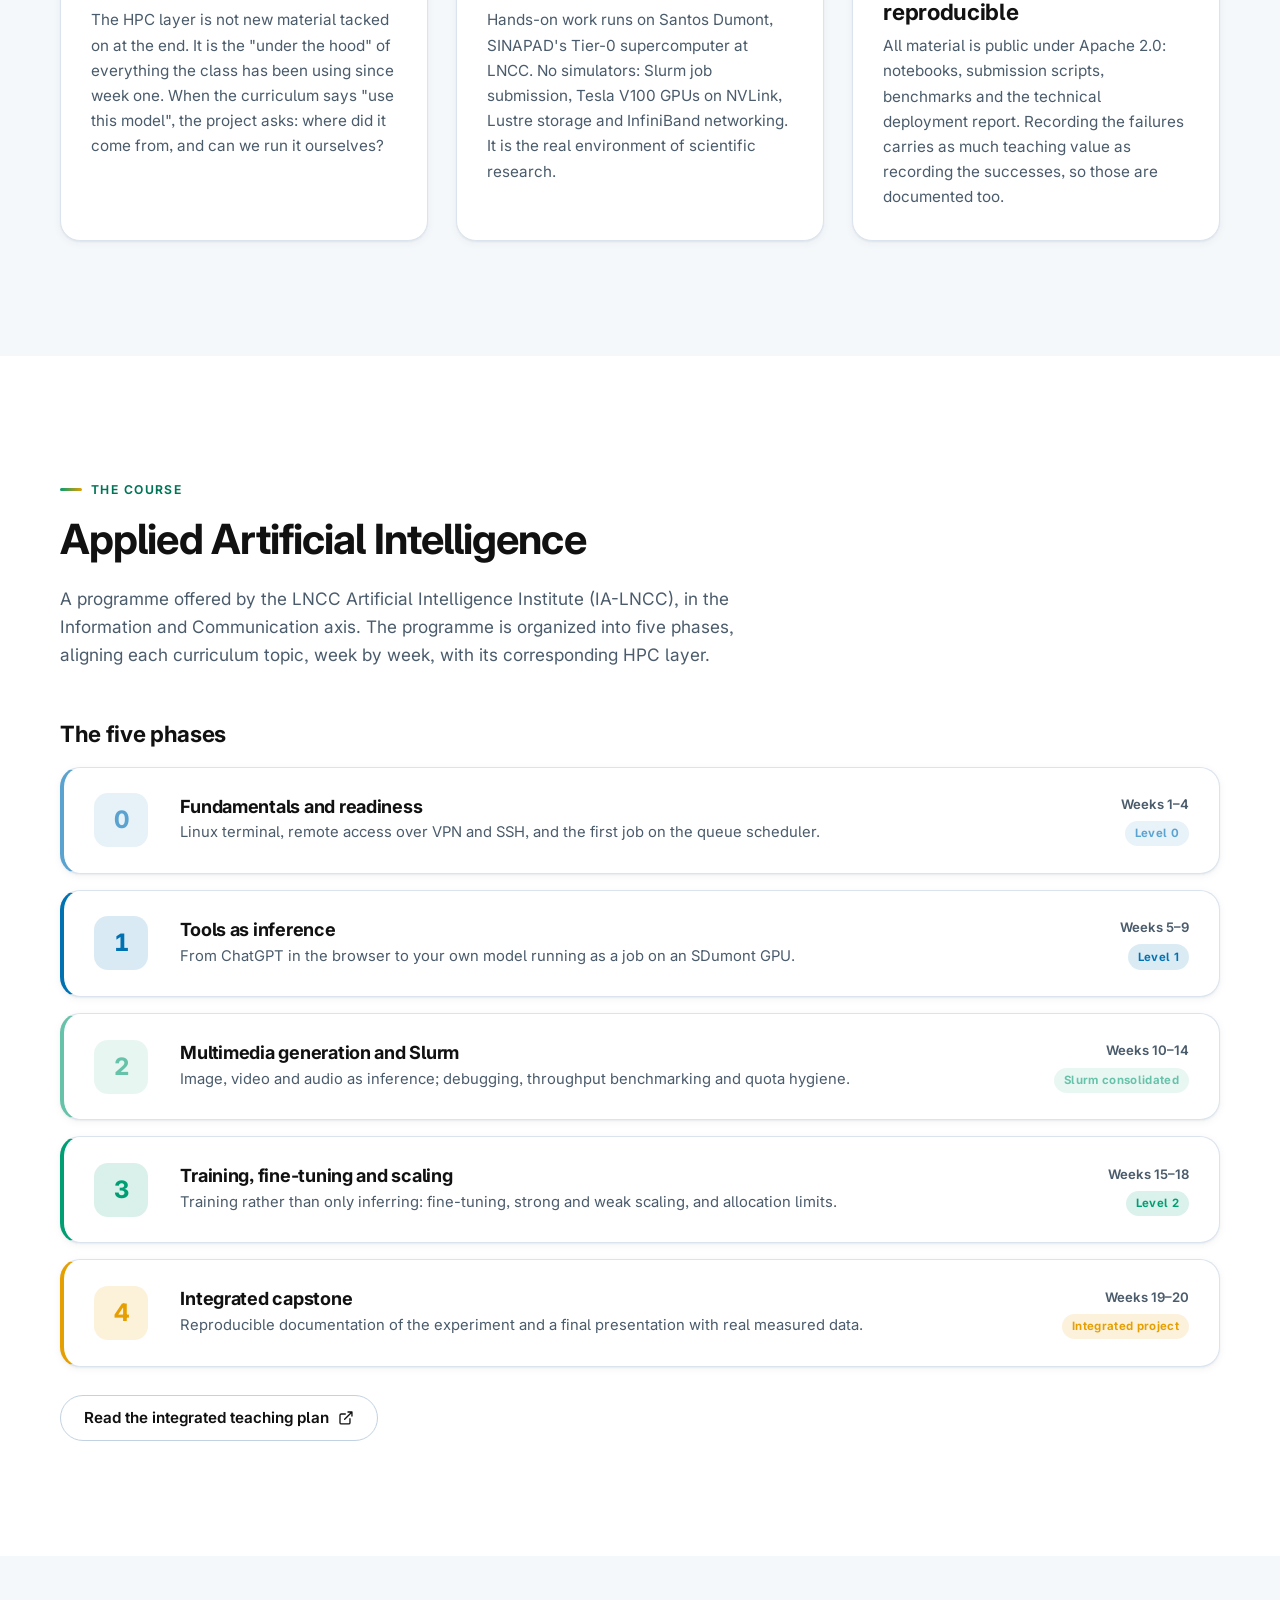
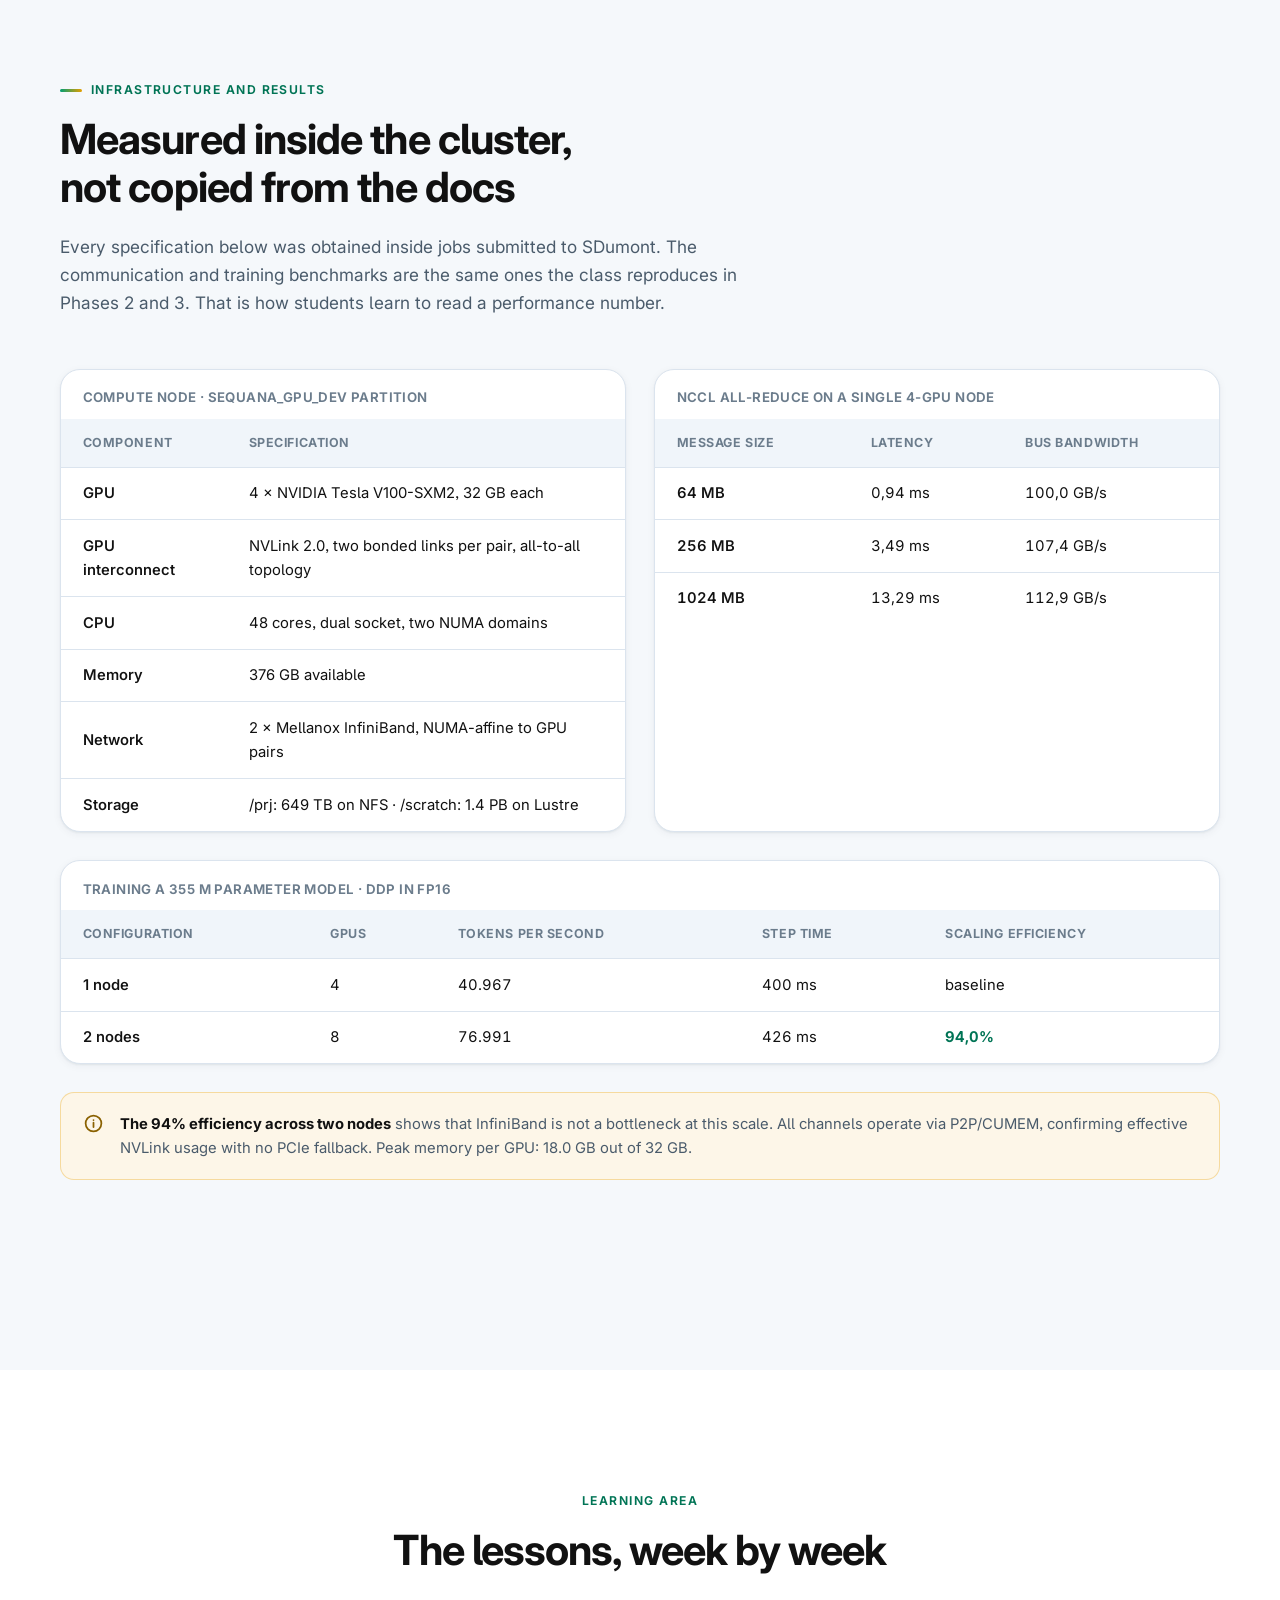
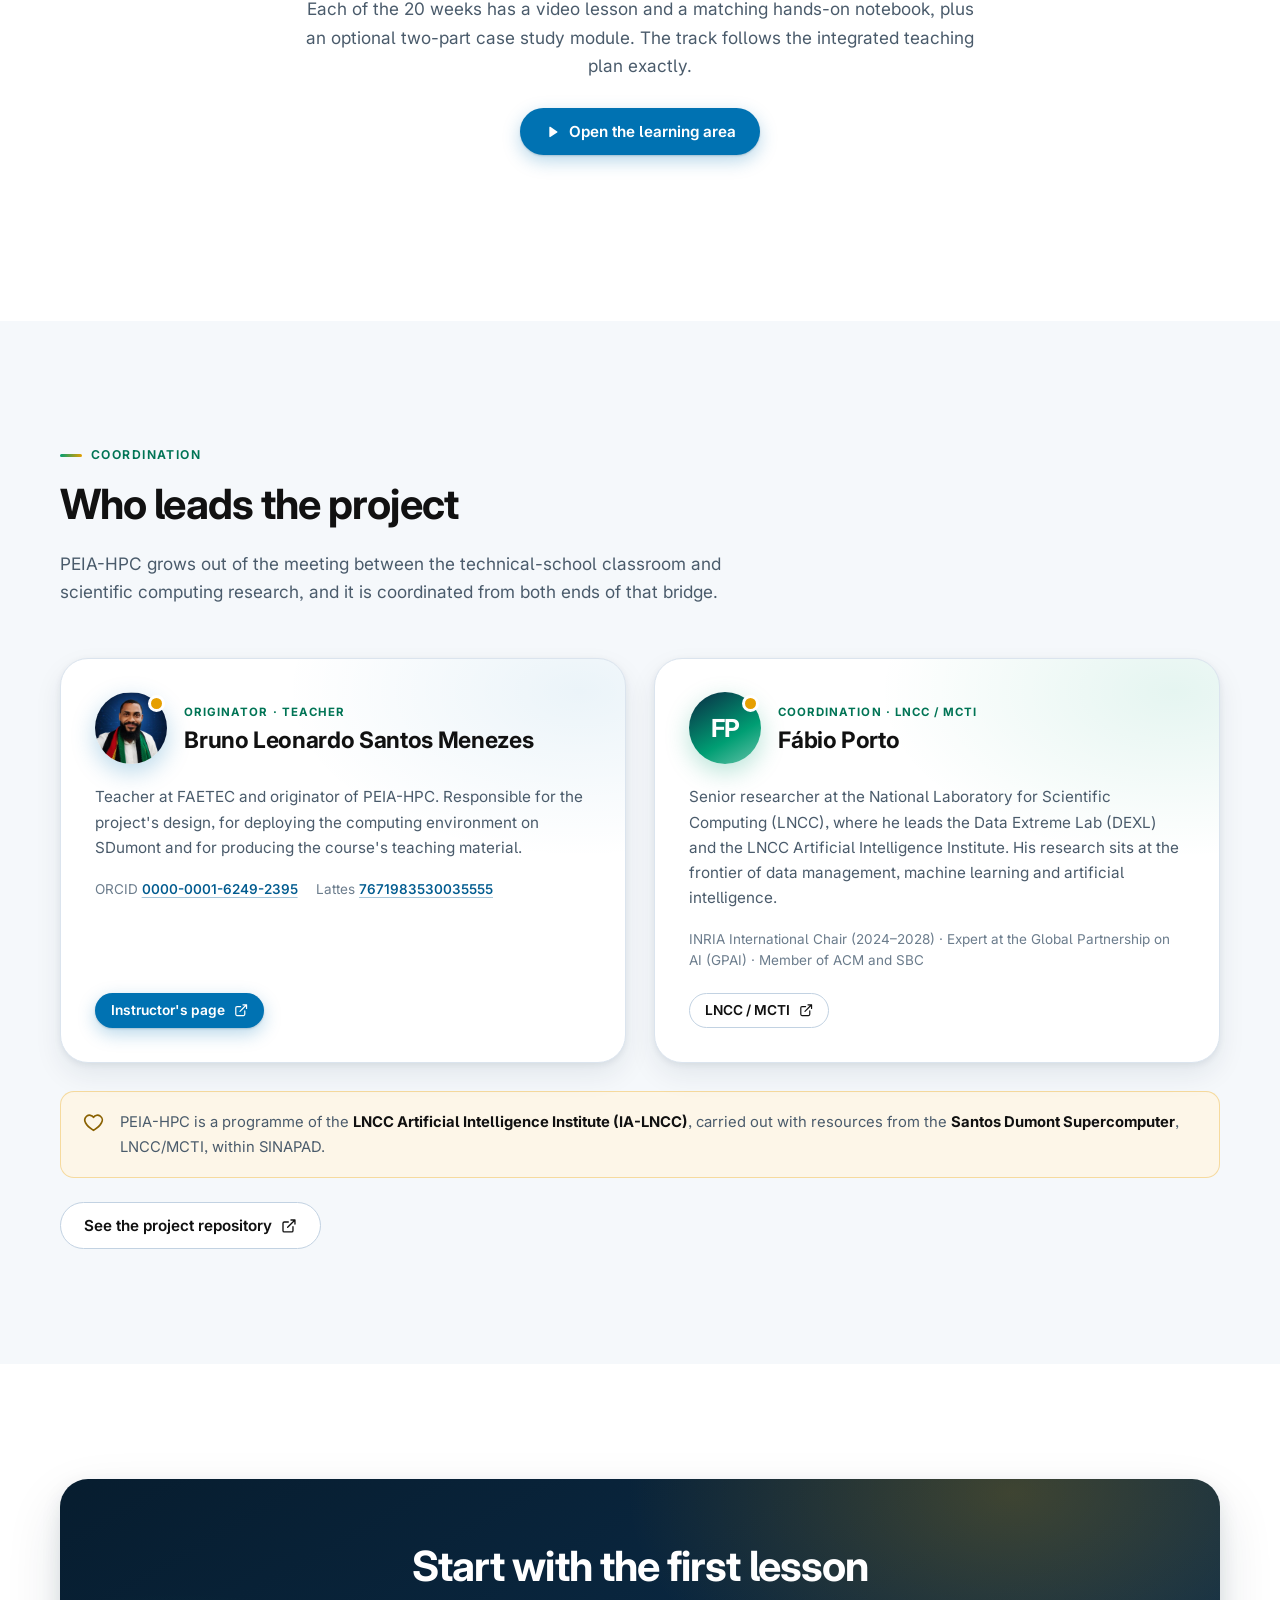
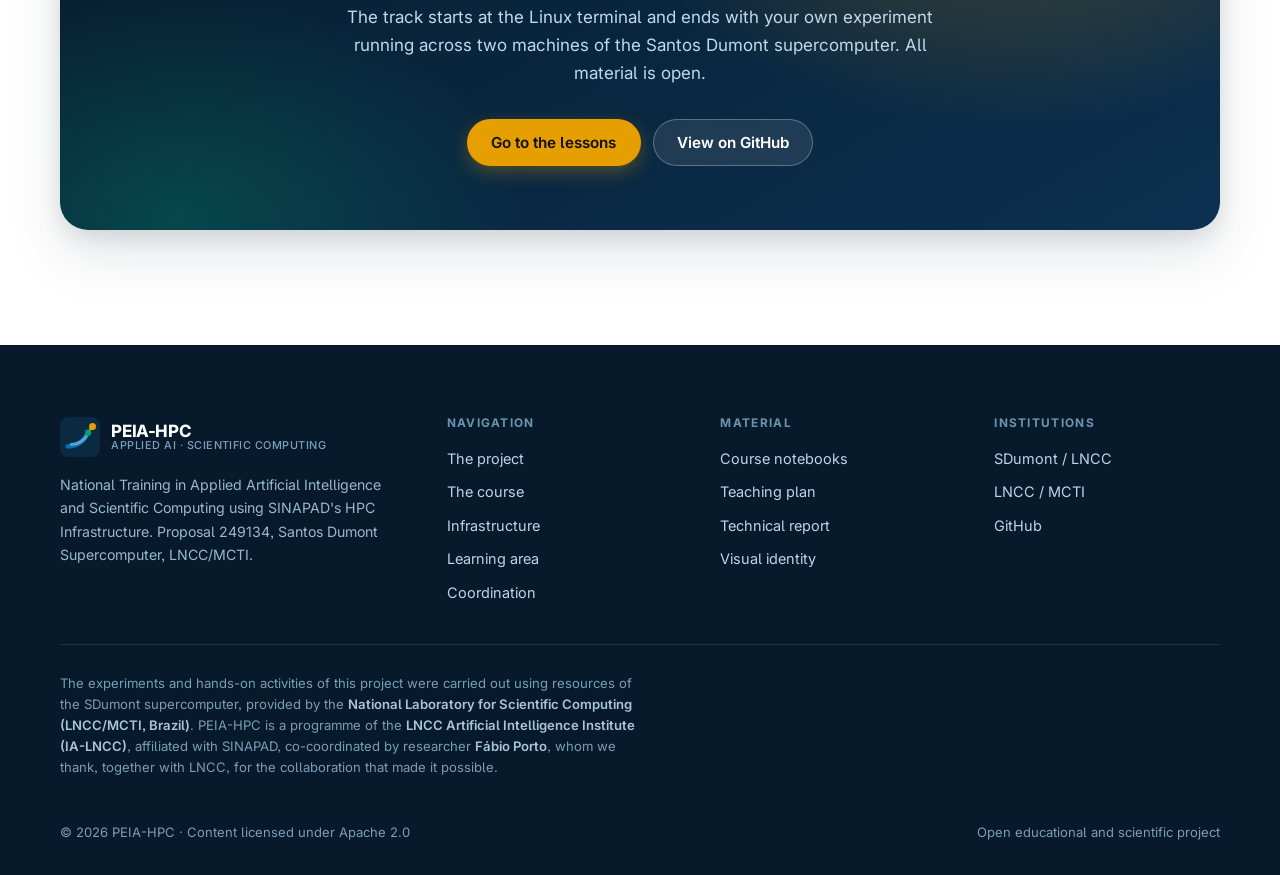
==== commit c86c3c30: "PEIA-HPC: remove a carga horaria Com a carga horaria fora, a tabela de dados do curso deixa de exist" ====
--- a/peia-hpc/index.html
+++ b/peia-hpc/index.html
@@ -4,7 +4,7 @@
 <meta charset="utf-8">
 <meta name="viewport" content="width=device-width, initial-scale=1">
 <title>PEIA-HPC · Formação em IA aplicada e computação científica</title>
-<meta name="description" data-i18n-content="meta.desc.index" content="Formação de 240 horas-aula em Inteligência Artificial Aplicada do Instituto de Inteligência Artificial do LNCC, com prática real no supercomputador Santos Dumont.">
+<meta name="description" data-i18n-content="meta.desc.index" content="Formação em Inteligência Artificial Aplicada do Instituto de Inteligência Artificial do LNCC, com prática real no supercomputador Santos Dumont.">
 <meta name="author" content="Bruno Leonardo Santos Menezes">
 <meta name="theme-color" content="#071d2f">
 
@@ -23,7 +23,7 @@
 <link rel="preconnect" href="https://fonts.googleapis.com">
 <link rel="preconnect" href="https://fonts.gstatic.com" crossorigin>
 <link rel="stylesheet" href="https://fonts.googleapis.com/css2?family=Inter:wght@400;500;600;700;750&family=IBM+Plex+Mono:wght@400;500&display=swap">
-<link rel="stylesheet" href="assets/css/estilo.css?v=3">
+<link rel="stylesheet" href="assets/css/estilo.css?v=4">
 <noscript><style>.revelar{opacity:1;transform:none}</style></noscript>
 
 <script type="application/ld+json">
@@ -169,7 +169,6 @@
       <p class="hero__creditos">
         <span data-i18n="hero.cred.1">Instituto de IA do LNCC</span>
         <span data-i18n="hero.cred.2">SDumont · SINAPAD</span>
-        <span data-i18n="hero.cred.3">240 horas-aula</span>
       </p>
     </div>
 
@@ -208,10 +207,6 @@
   <div class="envoltorio">
     <div class="indicadores revelar">
       <div class="indicador">
-        <span class="indicador__valor">240</span>
-        <span class="indicador__rotulo" data-i18n="ind.1.r">horas-aula</span>
-      </div>
-      <div class="indicador">
         <span class="indicador__valor">22</span>
         <span class="indicador__rotulo" data-i18n="ind.3.r">aulas com notebook prático</span>
       </div>
@@ -274,16 +269,9 @@
     <div class="secao__cabecalho revelar">
       <p class="selo" data-i18n="curso.selo">O curso</p>
       <h2 data-i18n="curso.titulo">Inteligência Artificial Aplicada</h2>
-      <p class="texto-guia" data-i18n="curso.texto">Formação oferecida pelo Instituto de Inteligência Artificial do LNCC (IA-LNCC), no eixo de Informação e Comunicação. As 240 horas-aula se organizam em cinco fases, alinhando semana a semana cada tópico do currículo à sua camada de HPC correspondente.</p>
-    </div>
-
-    <div class="tabela-rolagem revelar" style="margin-bottom: clamp(2.5rem, 5vw, 3.5rem);">
-      <table>
-        <tbody>
-          <tr><td data-i18n="curso.fato.1.r">Carga horária</td><td data-i18n="curso.fato.1.v">240 horas-aula</td></tr>
-        </tbody>
-      </table>
-    </div>
+      <p class="texto-guia" data-i18n="curso.texto">Formação oferecida pelo Instituto de Inteligência Artificial do LNCC (IA-LNCC), no eixo de Informação e Comunicação. O percurso se organiza em cinco fases, alinhando semana a semana cada tópico do currículo à sua camada de HPC correspondente.</p>
+    </div>
+
 
     <h3 class="revelar" style="margin-bottom: 1.25rem;" data-i18n="curso.fases.titulo">As cinco fases</h3>
 
@@ -645,7 +633,7 @@
   </div>
 </footer>
 
-<script src="assets/js/i18n.js?v=3"></script>
-<script src="assets/js/site.js?v=3"></script>
+<script src="assets/js/i18n.js?v=4"></script>
+<script src="assets/js/site.js?v=4"></script>
 </body>
 </html>
--- a/peia-hpc/assets/css/estilo.css
+++ b/peia-hpc/assets/css/estilo.css
@@ -923,7 +923,7 @@
   color: var(--teal-texto);
 }
 
-.indicador:nth-child(4) .indicador__valor {
+.indicador:nth-child(3) .indicador__valor {
   color: var(--ambar-texto);
 }
 
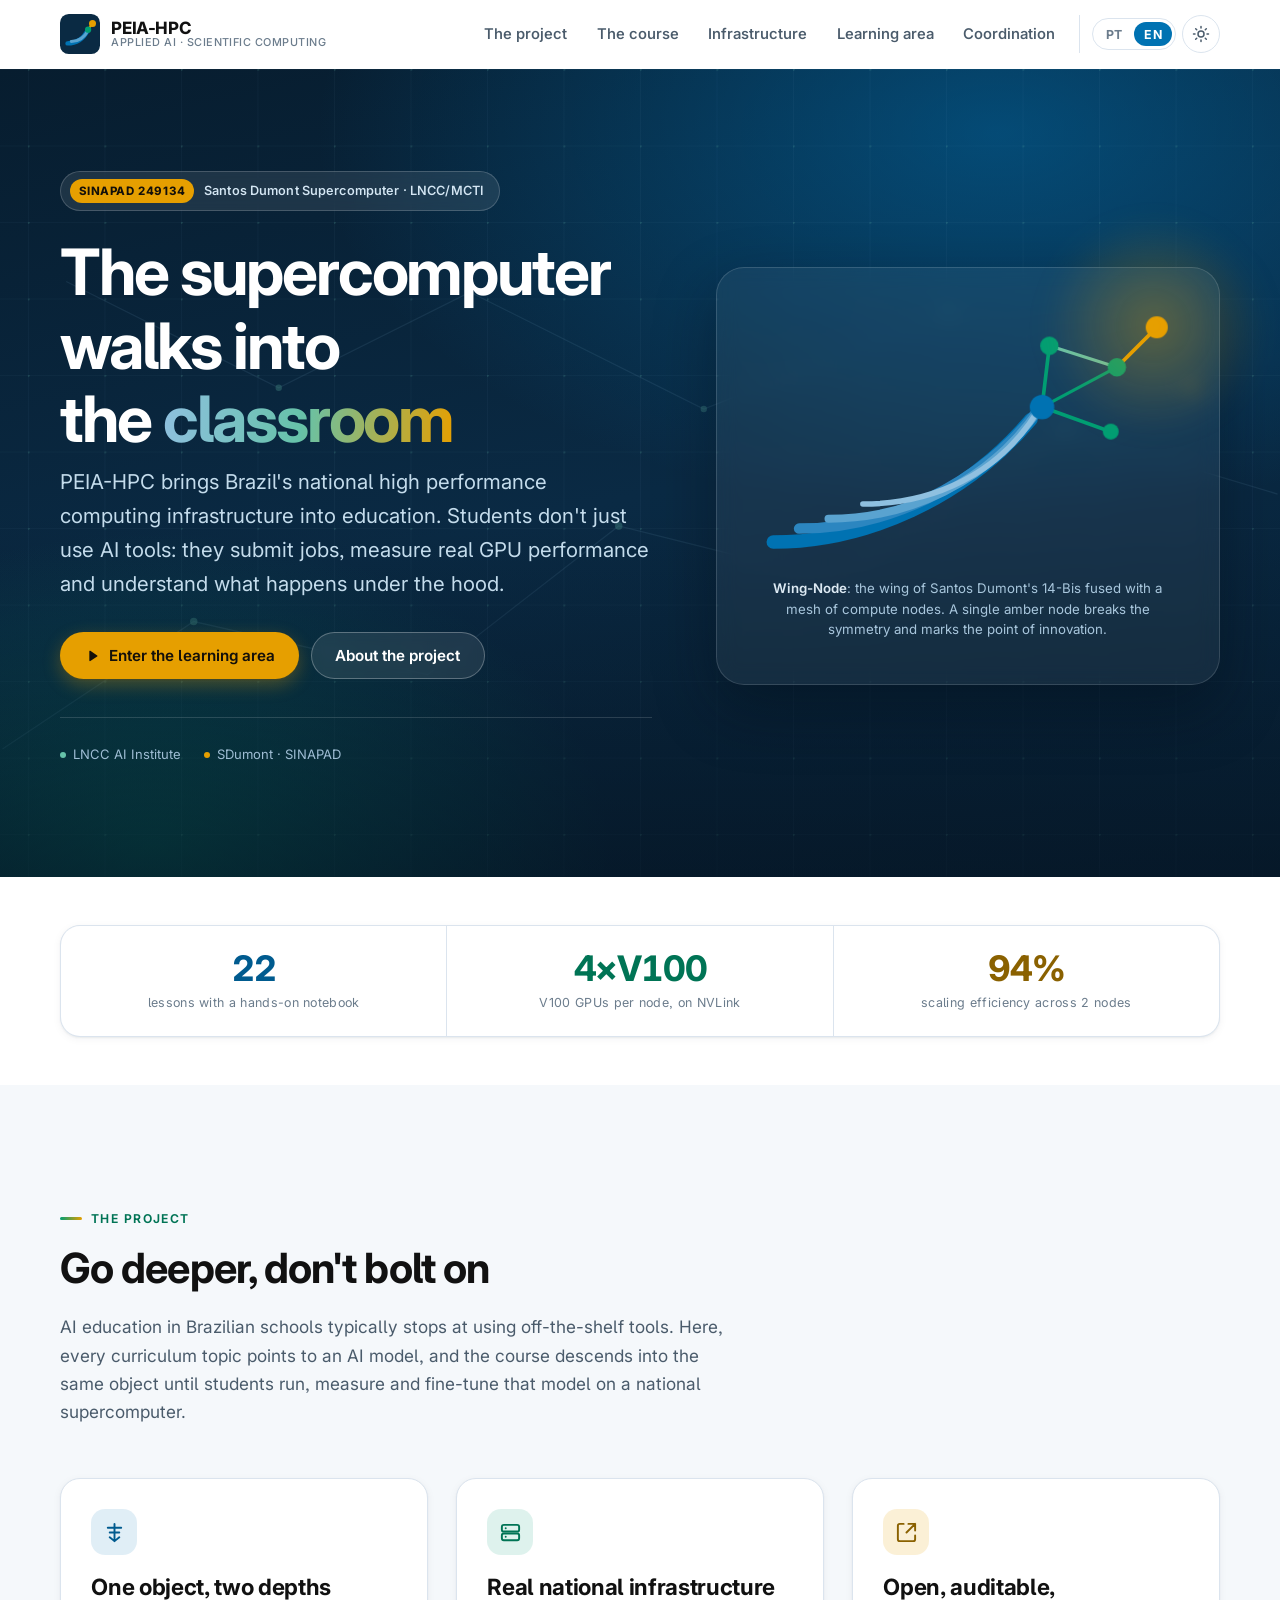
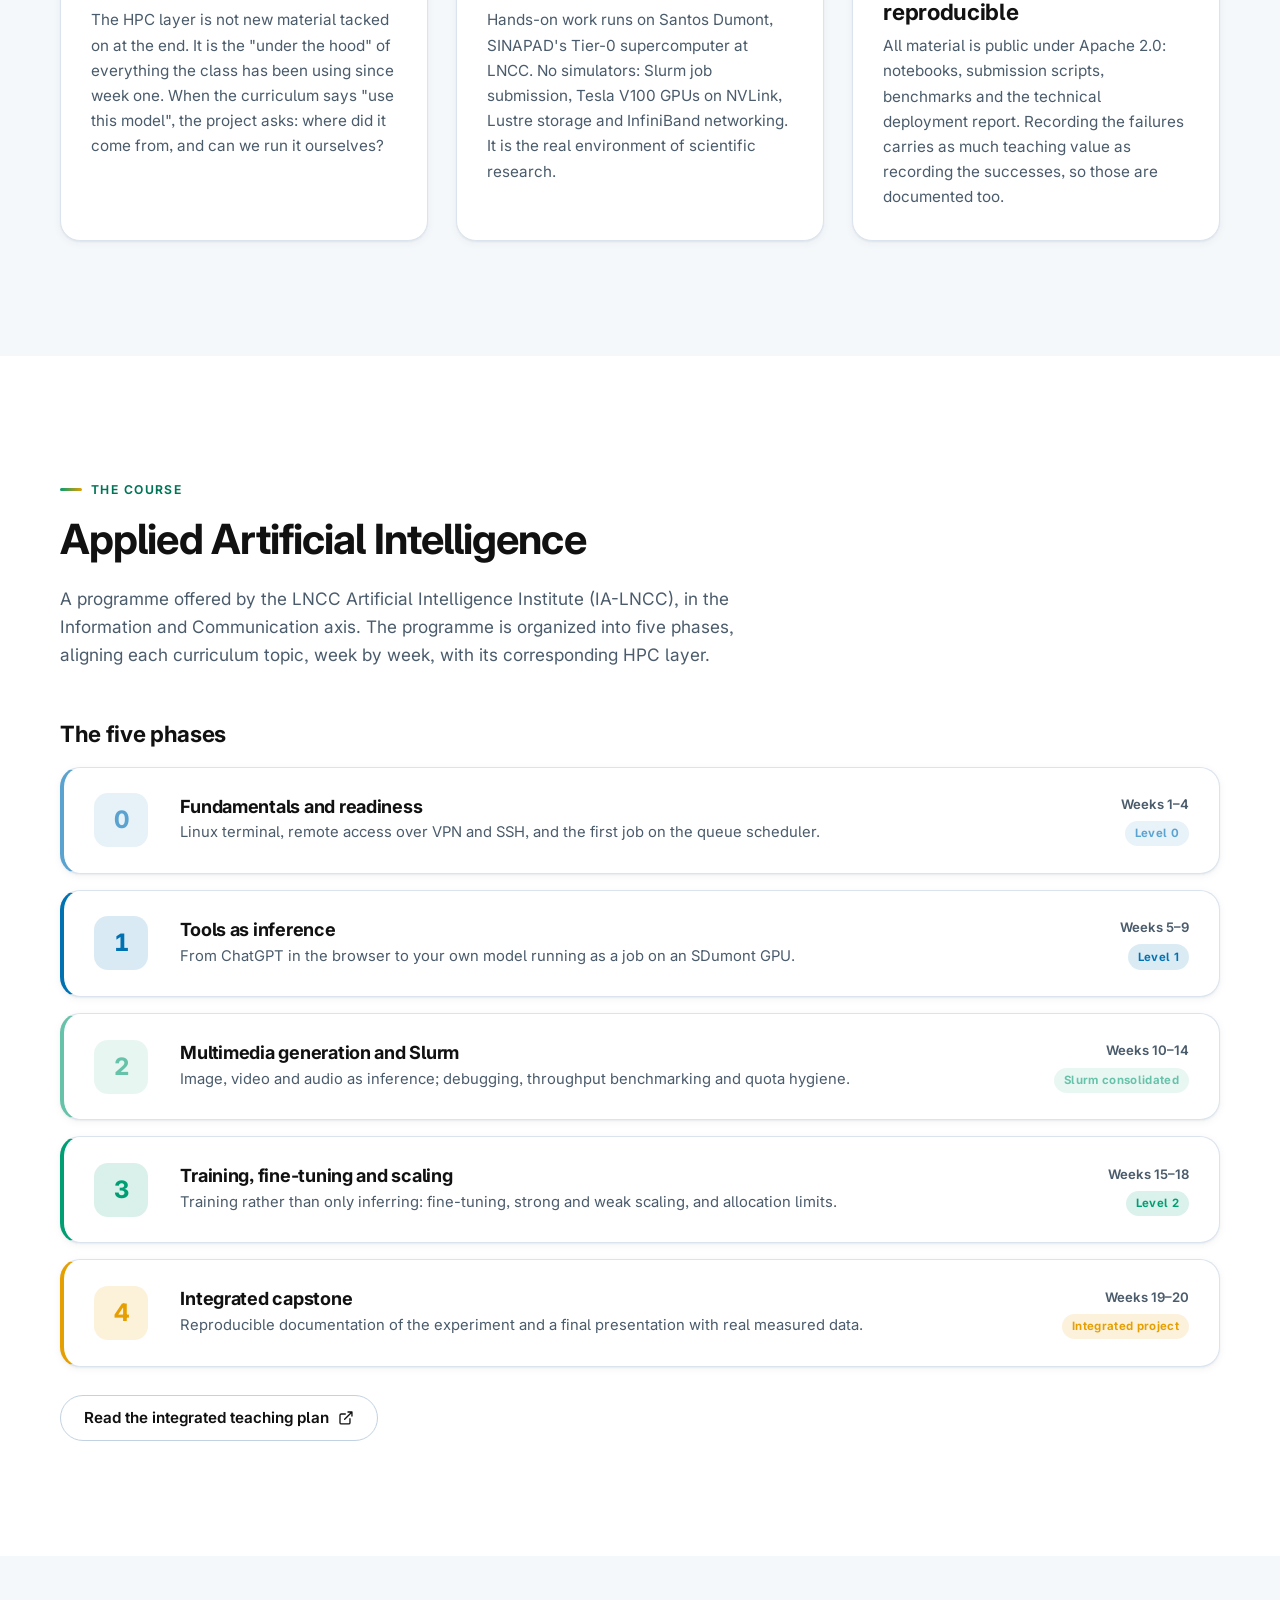
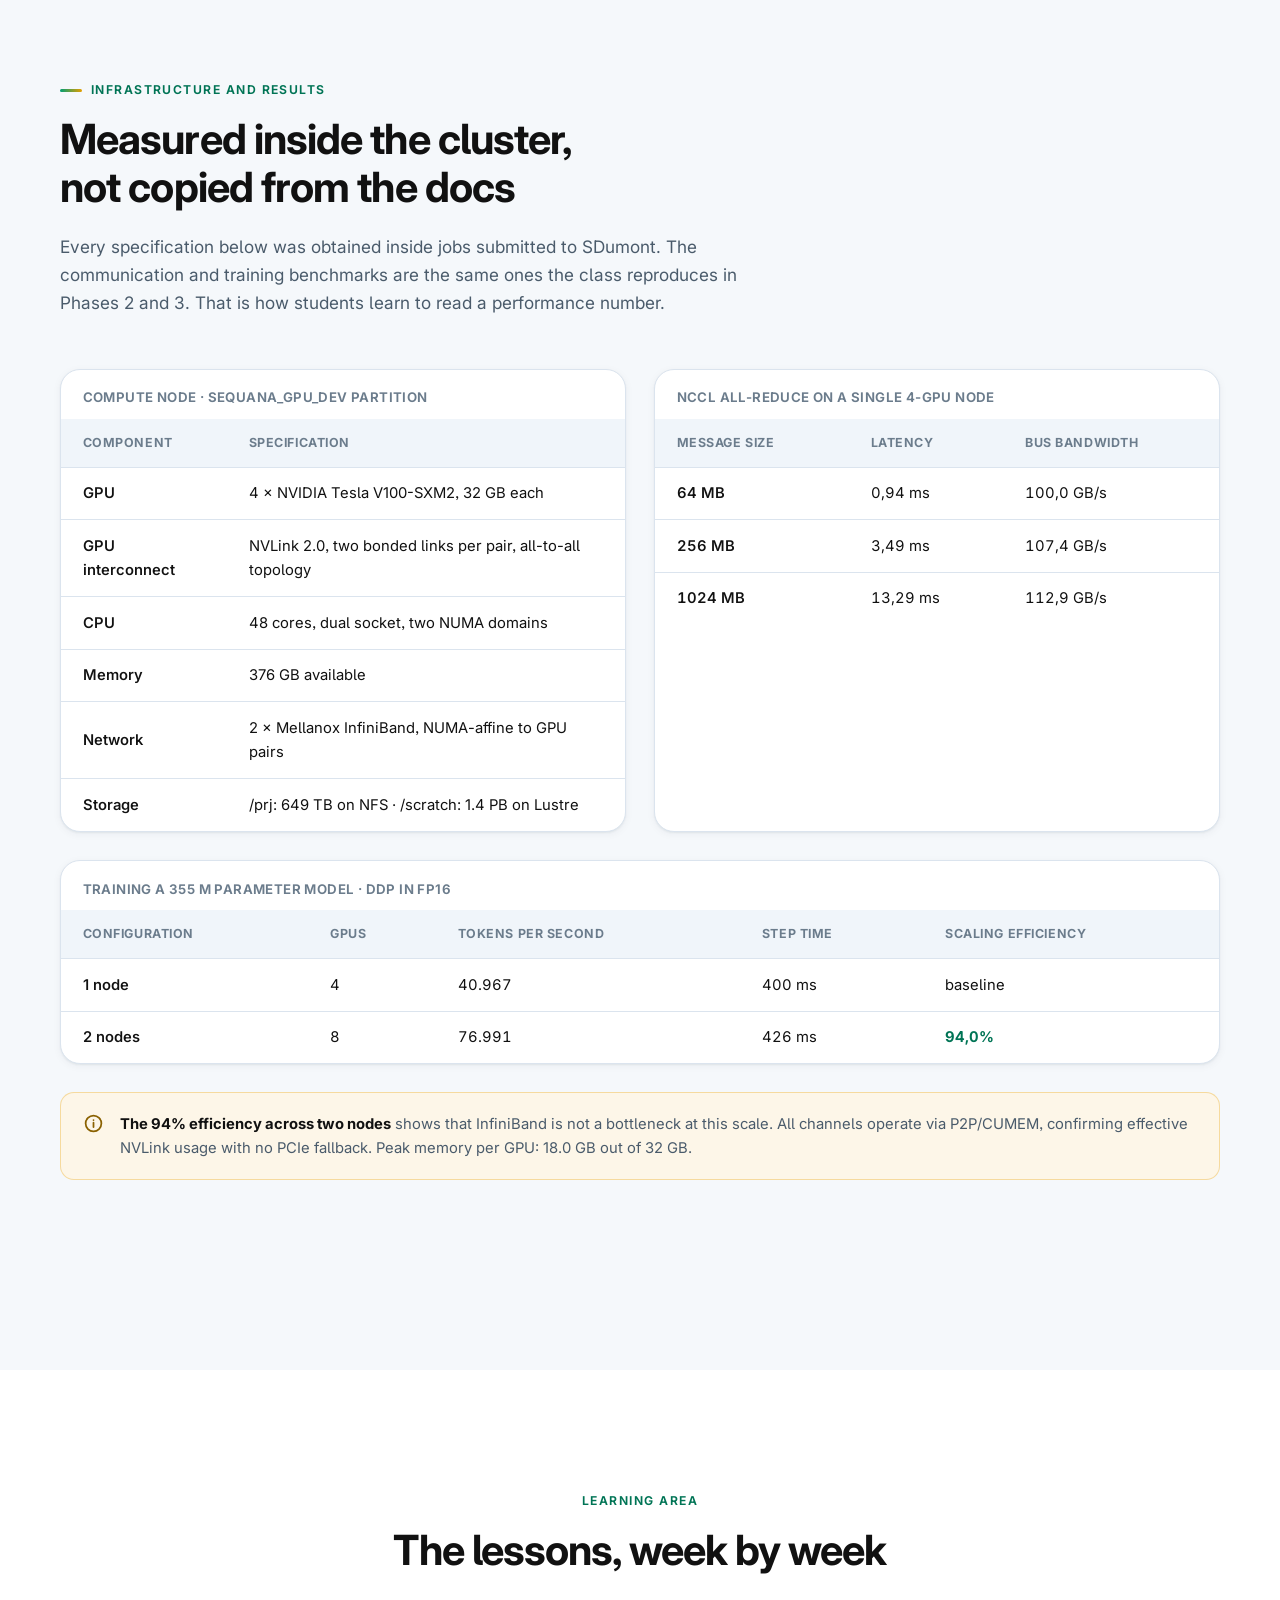
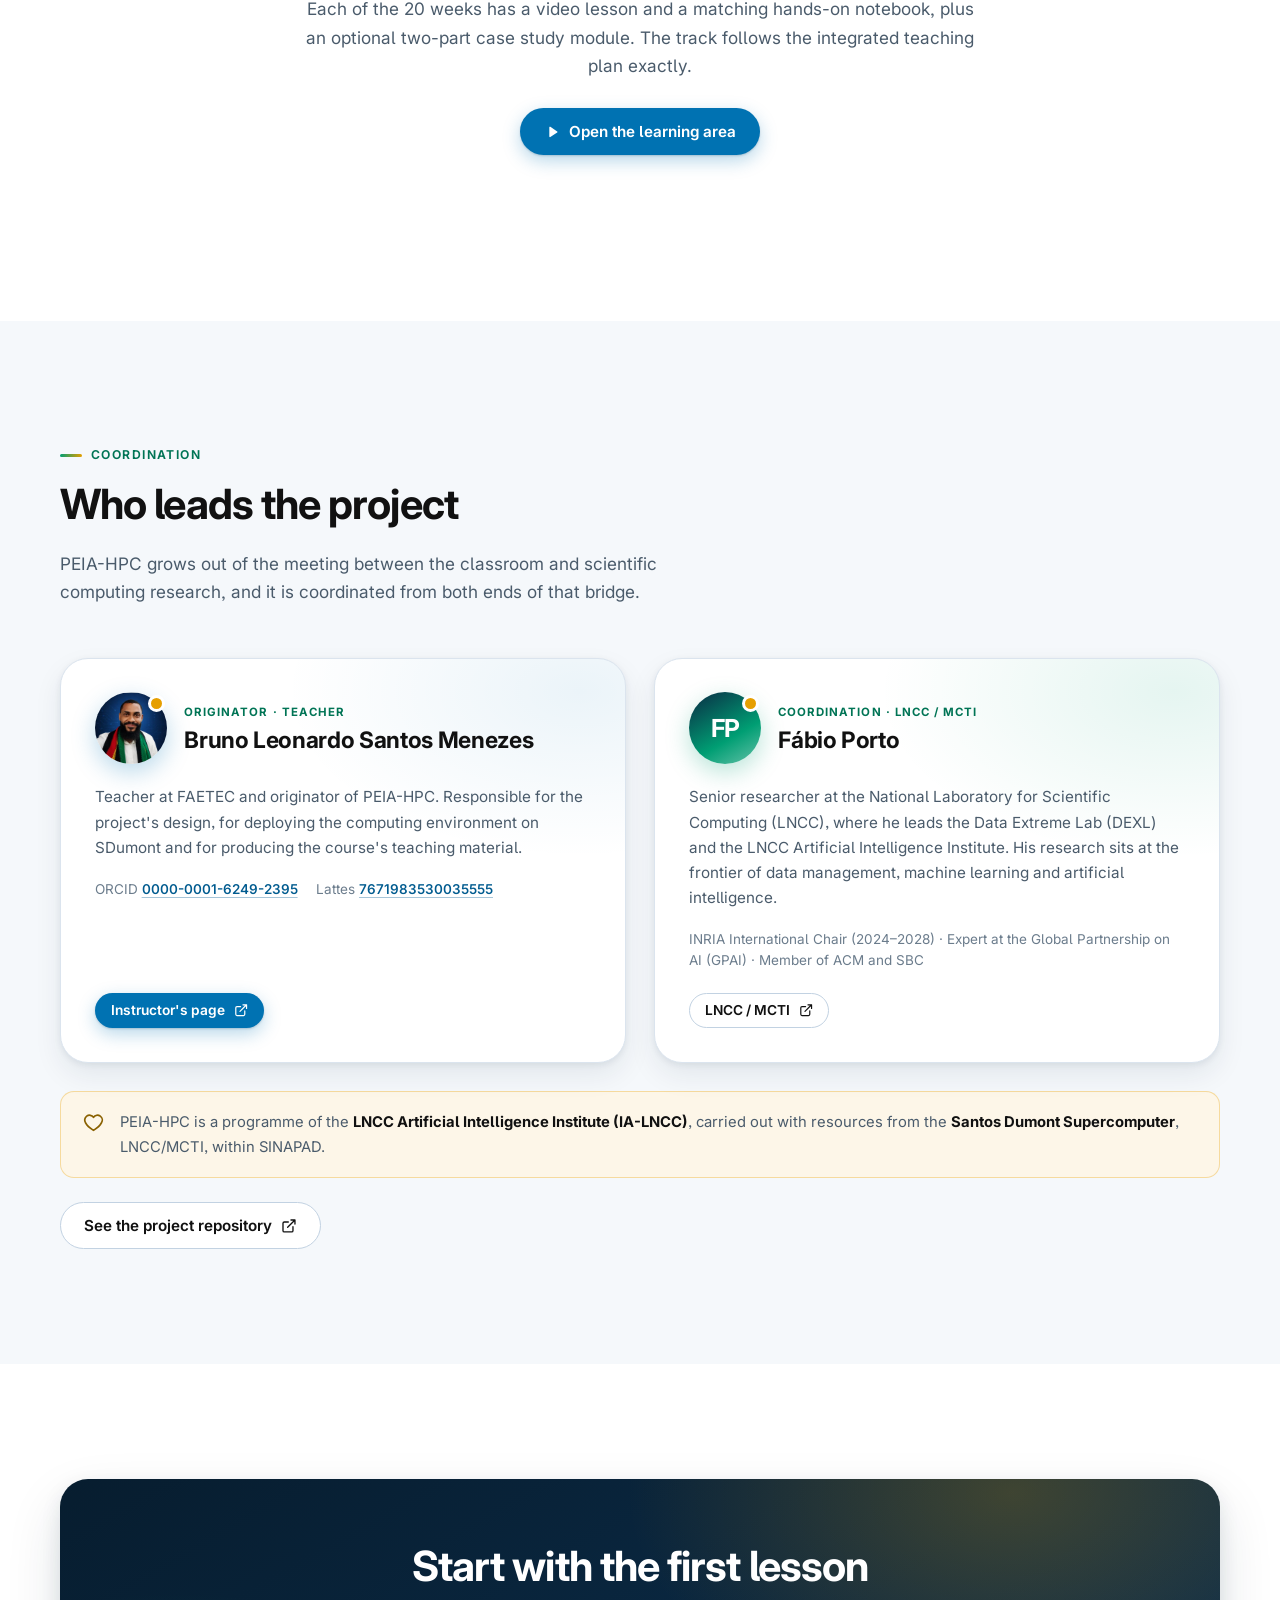
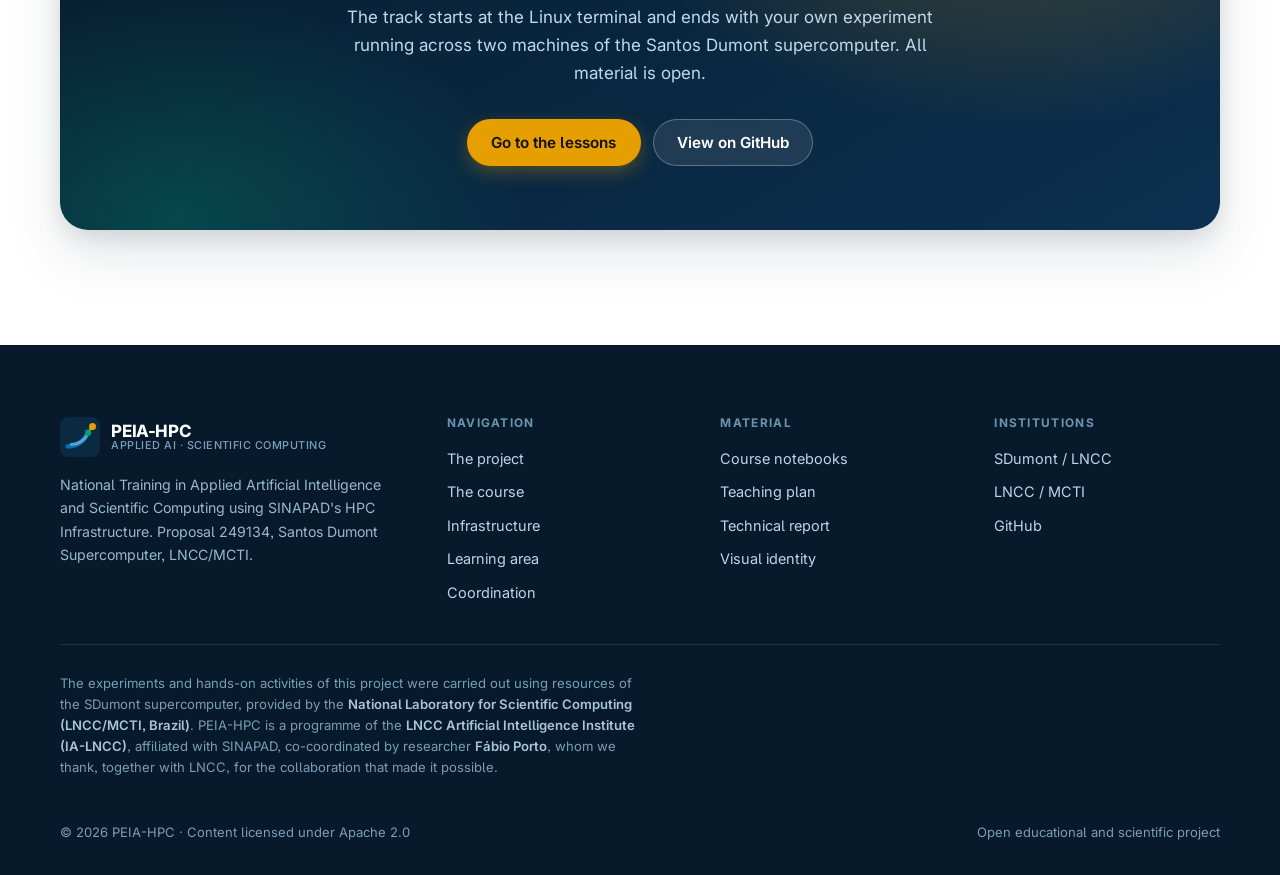
==== commit 405da834: "PEIA-HPC: fala em ensino, sem o qualificador tecnico Sincroniza a copia publicada com o repositorio " ====
--- a/peia-hpc/index.html
+++ b/peia-hpc/index.html
@@ -23,7 +23,7 @@
 <link rel="preconnect" href="https://fonts.googleapis.com">
 <link rel="preconnect" href="https://fonts.gstatic.com" crossorigin>
 <link rel="stylesheet" href="https://fonts.googleapis.com/css2?family=Inter:wght@400;500;600;700;750&family=IBM+Plex+Mono:wght@400;500&display=swap">
-<link rel="stylesheet" href="assets/css/estilo.css?v=4">
+<link rel="stylesheet" href="assets/css/estilo.css?v=6">
 <noscript><style>.revelar{opacity:1;transform:none}</style></noscript>
 
 <script type="application/ld+json">
@@ -156,7 +156,7 @@
 
       <h1 class="hero__titulo" data-i18n-html="hero.titulo">O supercomputador entra na <em>sala de aula</em></h1>
 
-      <p class="hero__subtitulo" data-i18n="hero.sub">O PEIA-HPC leva a infraestrutura nacional de computação de alto desempenho para o ensino técnico. O aluno não só usa ferramentas de IA: submete jobs, mede desempenho real de GPU e entende o que acontece por baixo do capô.</p>
+      <p class="hero__subtitulo" data-i18n="hero.sub">O PEIA-HPC leva a infraestrutura nacional de computação de alto desempenho para o ensino. O aluno não só usa ferramentas de IA: submete jobs, mede desempenho real de GPU e entende o que acontece por baixo do capô.</p>
 
       <div class="grupo-botoes hero__acoes">
         <a class="botao botao--acento" href="ensino.html">
@@ -229,7 +229,7 @@
     <div class="secao__cabecalho revelar">
       <p class="selo" data-i18n="projeto.selo">O projeto</p>
       <h2 data-i18n="projeto.titulo">Verticalizar, não acrescentar</h2>
-      <p class="texto-guia" data-i18n="projeto.texto">A formação em IA no ensino técnico brasileiro costuma parar no uso de ferramentas prontas. Aqui, cada tópico do currículo aponta para um modelo de IA, e o percurso desce em profundidade sobre o mesmo objeto, até o aluno rodar, medir e ajustar esse modelo em um supercomputador nacional.</p>
+      <p class="texto-guia" data-i18n="projeto.texto">A formação em IA no ensino brasileiro costuma parar no uso de ferramentas prontas. Aqui, cada tópico do currículo aponta para um modelo de IA, e o percurso desce em profundidade sobre o mesmo objeto, até o aluno rodar, medir e ajustar esse modelo em um supercomputador nacional.</p>
     </div>
 
     <div class="grade grade--3">
@@ -340,11 +340,8 @@
     </div>
 
     <div class="grupo-botoes revelar" style="margin-top: 1.75rem;">
-      <a class="botao botao--contorno" data-plano-ensino
-         data-href-pt="https://github.com/brunoleomenezes/peia-hpc/blob/main/curso/plano-de-ensino-integrado.md"
-         data-href-en="https://github.com/brunoleomenezes/peia-hpc/blob/main/curso/plano-de-ensino-integrado.en.md"
-         href="https://github.com/brunoleomenezes/peia-hpc/blob/main/curso/plano-de-ensino-integrado.md"
-         target="_blank" rel="noopener noreferrer">
+      <a class="botao botao--contorno"
+         href="plano.html">
         <span data-i18n="curso.btn.plano">Ler o plano de ensino integrado</span>
         <svg viewBox="0 0 24 24" fill="none" stroke="currentColor" stroke-width="2" stroke-linecap="round" stroke-linejoin="round" aria-hidden="true"><path d="M18 13v6a2 2 0 01-2 2H5a2 2 0 01-2-2V8a2 2 0 012-2h6M15 3h6v6M10 14L21 3"/></svg>
       </a>
@@ -439,10 +436,7 @@
 
     <div class="grupo-botoes revelar" style="margin-top: 1.75rem;">
       <a class="botao botao--contorno"
-         data-href-pt="https://github.com/brunoleomenezes/peia-hpc/blob/main/docs/relatorio-tecnico.md"
-         data-href-en="https://github.com/brunoleomenezes/peia-hpc/blob/main/docs/relatorio-tecnico.en.md"
-         href="https://github.com/brunoleomenezes/peia-hpc/blob/main/docs/relatorio-tecnico.md"
-         target="_blank" rel="noopener noreferrer">
+         href="relatorio.html">
         <span data-i18n="infra.btn.relatorio">Ler o relatório técnico completo</span>
         <svg viewBox="0 0 24 24" fill="none" stroke="currentColor" stroke-width="2" stroke-linecap="round" stroke-linejoin="round" aria-hidden="true"><path d="M18 13v6a2 2 0 01-2 2H5a2 2 0 01-2-2V8a2 2 0 012-2h6M15 3h6v6M10 14L21 3"/></svg>
       </a>
@@ -475,7 +469,7 @@
     <div class="secao__cabecalho revelar">
       <p class="selo" data-i18n="coord.selo">Coordenação</p>
       <h2 data-i18n="coord.titulo">Quem conduz o projeto</h2>
-      <p class="texto-guia" data-i18n="coord.texto">O PEIA-HPC nasce do encontro entre a sala de aula do ensino técnico e a pesquisa em computação científica, e é coordenado pelas duas pontas dessa ponte.</p>
+      <p class="texto-guia" data-i18n="coord.texto">O PEIA-HPC nasce do encontro entre a sala de aula do ensino e a pesquisa em computação científica, e é coordenado pelas duas pontas dessa ponte.</p>
     </div>
 
     <div class="coordenacao">
@@ -502,8 +496,7 @@
           <a class="botao botao--primario botao--pequeno" href="https://brunoleomenezes.github.io/" target="_blank" rel="noopener noreferrer">
             <span data-i18n="coord.b.btn">Página do professor</span>
             <svg viewBox="0 0 24 24" fill="none" stroke="currentColor" stroke-width="2" stroke-linecap="round" stroke-linejoin="round" aria-hidden="true"><path d="M18 13v6a2 2 0 01-2 2H5a2 2 0 01-2-2V8a2 2 0 012-2h6M15 3h6v6M10 14L21 3"/></svg>
-            <span class="oculto-visual" data-i18n="nav.novaAba">abre em nova aba</span>
-          </a>
+            </a>
         </div>
       </article>
 
@@ -606,9 +599,9 @@
         <h3 data-i18n="rodape.col2">Material</h3>
         <ul>
           <li><a data-href-pt="https://github.com/brunoleomenezes/peia-hpc/blob/main/notebooks/README.md" data-href-en="https://github.com/brunoleomenezes/peia-hpc/blob/main/notebooks/en/README.md" href="https://github.com/brunoleomenezes/peia-hpc/blob/main/notebooks/README.md" target="_blank" rel="noopener noreferrer" data-i18n="rodape.link.notebooks">Notebooks das aulas</a></li>
-          <li><a data-href-pt="https://github.com/brunoleomenezes/peia-hpc/blob/main/curso/plano-de-ensino-integrado.md" data-href-en="https://github.com/brunoleomenezes/peia-hpc/blob/main/curso/plano-de-ensino-integrado.en.md" href="https://github.com/brunoleomenezes/peia-hpc/blob/main/curso/plano-de-ensino-integrado.md" target="_blank" rel="noopener noreferrer" data-i18n="rodape.link.plano">Plano de ensino</a></li>
-          <li><a data-href-pt="https://github.com/brunoleomenezes/peia-hpc/blob/main/docs/relatorio-tecnico.md" data-href-en="https://github.com/brunoleomenezes/peia-hpc/blob/main/docs/relatorio-tecnico.en.md" href="https://github.com/brunoleomenezes/peia-hpc/blob/main/docs/relatorio-tecnico.md" target="_blank" rel="noopener noreferrer" data-i18n="rodape.link.relatorio">Relatório técnico</a></li>
-          <li><a data-href-pt="https://github.com/brunoleomenezes/peia-hpc/blob/main/identidade-visual/README.md" data-href-en="https://github.com/brunoleomenezes/peia-hpc/blob/main/identidade-visual/README.en.md" href="https://github.com/brunoleomenezes/peia-hpc/blob/main/identidade-visual/README.md" target="_blank" rel="noopener noreferrer" data-i18n="rodape.link.identidade">Identidade visual</a></li>
+          <li><a href="plano.html" data-i18n="rodape.link.plano">Plano de ensino</a></li>
+          <li><a href="relatorio.html" data-i18n="rodape.link.relatorio">Relatório técnico</a></li>
+          <li><a href="identidade.html" data-i18n="rodape.link.identidade">Identidade visual</a></li>
         </ul>
       </div>
 
@@ -633,7 +626,7 @@
   </div>
 </footer>
 
-<script src="assets/js/i18n.js?v=4"></script>
-<script src="assets/js/site.js?v=4"></script>
+<script src="assets/js/i18n.js?v=6"></script>
+<script src="assets/js/site.js?v=6"></script>
 </body>
 </html>
--- a/peia-hpc/assets/css/estilo.css
+++ b/peia-hpc/assets/css/estilo.css
@@ -2070,3 +2070,198 @@
     background: #fff;
   }
 }
+
+/* --------------------------------------------------------------------------
+   18. Páginas de documento
+   -------------------------------------------------------------------------- */
+
+.documento {
+  display: grid;
+  grid-template-columns: minmax(0, 260px) minmax(0, 1fr);
+  gap: clamp(1.75rem, 4vw, 3.5rem);
+  align-items: start;
+}
+
+@media (max-width: 900px) {
+  .documento {
+    grid-template-columns: 1fr;
+  }
+}
+
+/* Sumário */
+
+.sumario {
+  position: sticky;
+  top: 88px;
+  max-height: calc(100vh - 110px);
+  overflow-y: auto;
+  padding-right: 0.5rem;
+  scrollbar-width: thin;
+}
+
+@media (max-width: 900px) {
+  .sumario {
+    position: static;
+    max-height: 320px;
+    background: var(--superficie);
+    border: 1px solid var(--borda);
+    border-radius: var(--r-lg);
+    padding: 1.25rem;
+    box-shadow: var(--sombra-1);
+  }
+}
+
+.sumario__titulo {
+  font-size: 0.74rem;
+  font-weight: 720;
+  letter-spacing: 0.1em;
+  text-transform: uppercase;
+  color: var(--texto-3);
+  margin-bottom: 0.85rem;
+}
+
+.sumario ul {
+  list-style: none;
+  margin: 0;
+  padding: 0;
+  display: grid;
+  gap: 0.1rem;
+  border-left: 2px solid var(--borda);
+}
+
+.sumario li a {
+  display: block;
+  padding: 0.32rem 0 0.32rem 0.9rem;
+  margin-left: -2px;
+  border-left: 2px solid transparent;
+  font-size: 0.855rem;
+  line-height: 1.4;
+  color: var(--texto-2);
+  text-decoration: none;
+  transition: color var(--transicao), border-color var(--transicao);
+}
+
+.sumario li a:hover {
+  color: var(--azul-texto);
+  border-left-color: var(--azul);
+}
+
+.sumario__sub a {
+  padding-left: 1.6rem;
+  font-size: 0.81rem;
+  color: var(--texto-3);
+}
+
+/* Corpo do documento */
+
+.documento__corpo {
+  min-width: 0;
+  max-width: 78ch;
+  font-size: 1.02rem;
+}
+
+.documento__corpo > *:first-child {
+  margin-top: 0;
+}
+
+.documento__corpo h2 {
+  font-size: clamp(1.45rem, 1.2rem + 1.1vw, 1.9rem);
+  margin-top: 2.75rem;
+  margin-bottom: 0.9rem;
+  padding-top: 1.75rem;
+  border-top: 1px solid var(--borda);
+  scroll-margin-top: 6rem;
+}
+
+.documento__corpo h3 {
+  font-size: clamp(1.12rem, 1.02rem + 0.45vw, 1.32rem);
+  margin-top: 2rem;
+  margin-bottom: 0.6rem;
+  scroll-margin-top: 6rem;
+}
+
+.documento__corpo h4 {
+  font-size: 1rem;
+  margin-top: 1.5rem;
+  margin-bottom: 0.5rem;
+  color: var(--texto-2);
+}
+
+.documento__corpo p,
+.documento__corpo li {
+  color: var(--texto-2);
+  line-height: 1.7;
+}
+
+.documento__corpo ul,
+.documento__corpo ol {
+  padding-left: 1.35rem;
+  margin: 0 0 1.15em;
+  display: grid;
+  gap: 0.4rem;
+}
+
+.documento__corpo li::marker {
+  color: var(--texto-3);
+}
+
+.documento__corpo strong {
+  color: var(--texto);
+  font-weight: 650;
+}
+
+.documento__corpo hr {
+  border: 0;
+  border-top: 1px solid var(--borda);
+  margin: 2.25rem 0;
+}
+
+.documento__corpo blockquote {
+  margin: 1.5rem 0;
+  padding: 1rem 1.35rem;
+  border-left: 3px solid var(--teal);
+  background: color-mix(in srgb, var(--teal) 7%, var(--superficie));
+  border-radius: 0 var(--r-md) var(--r-md) 0;
+}
+
+.documento__corpo blockquote p:last-child {
+  margin-bottom: 0;
+}
+
+.documento__corpo pre {
+  margin: 1.25rem 0;
+  padding: 1.05rem 1.25rem;
+  background: var(--superficie-2);
+  border: 1px solid var(--borda);
+  border-radius: var(--r-md);
+  overflow-x: auto;
+  -webkit-overflow-scrolling: touch;
+}
+
+.documento__corpo pre code {
+  background: none;
+  border: 0;
+  padding: 0;
+  font-size: 0.855rem;
+  line-height: 1.6;
+  color: var(--texto);
+  white-space: pre;
+}
+
+.documento__corpo .tabela-rolagem {
+  margin: 1.5rem 0;
+}
+
+.documento__corpo table {
+  font-size: 0.9rem;
+}
+
+.documento__corpo img {
+  margin: 1.5rem auto;
+  border-radius: var(--r-md);
+}
+
+.documento__aviso {
+  padding: 2.5rem 0;
+  color: var(--texto-3);
+}
